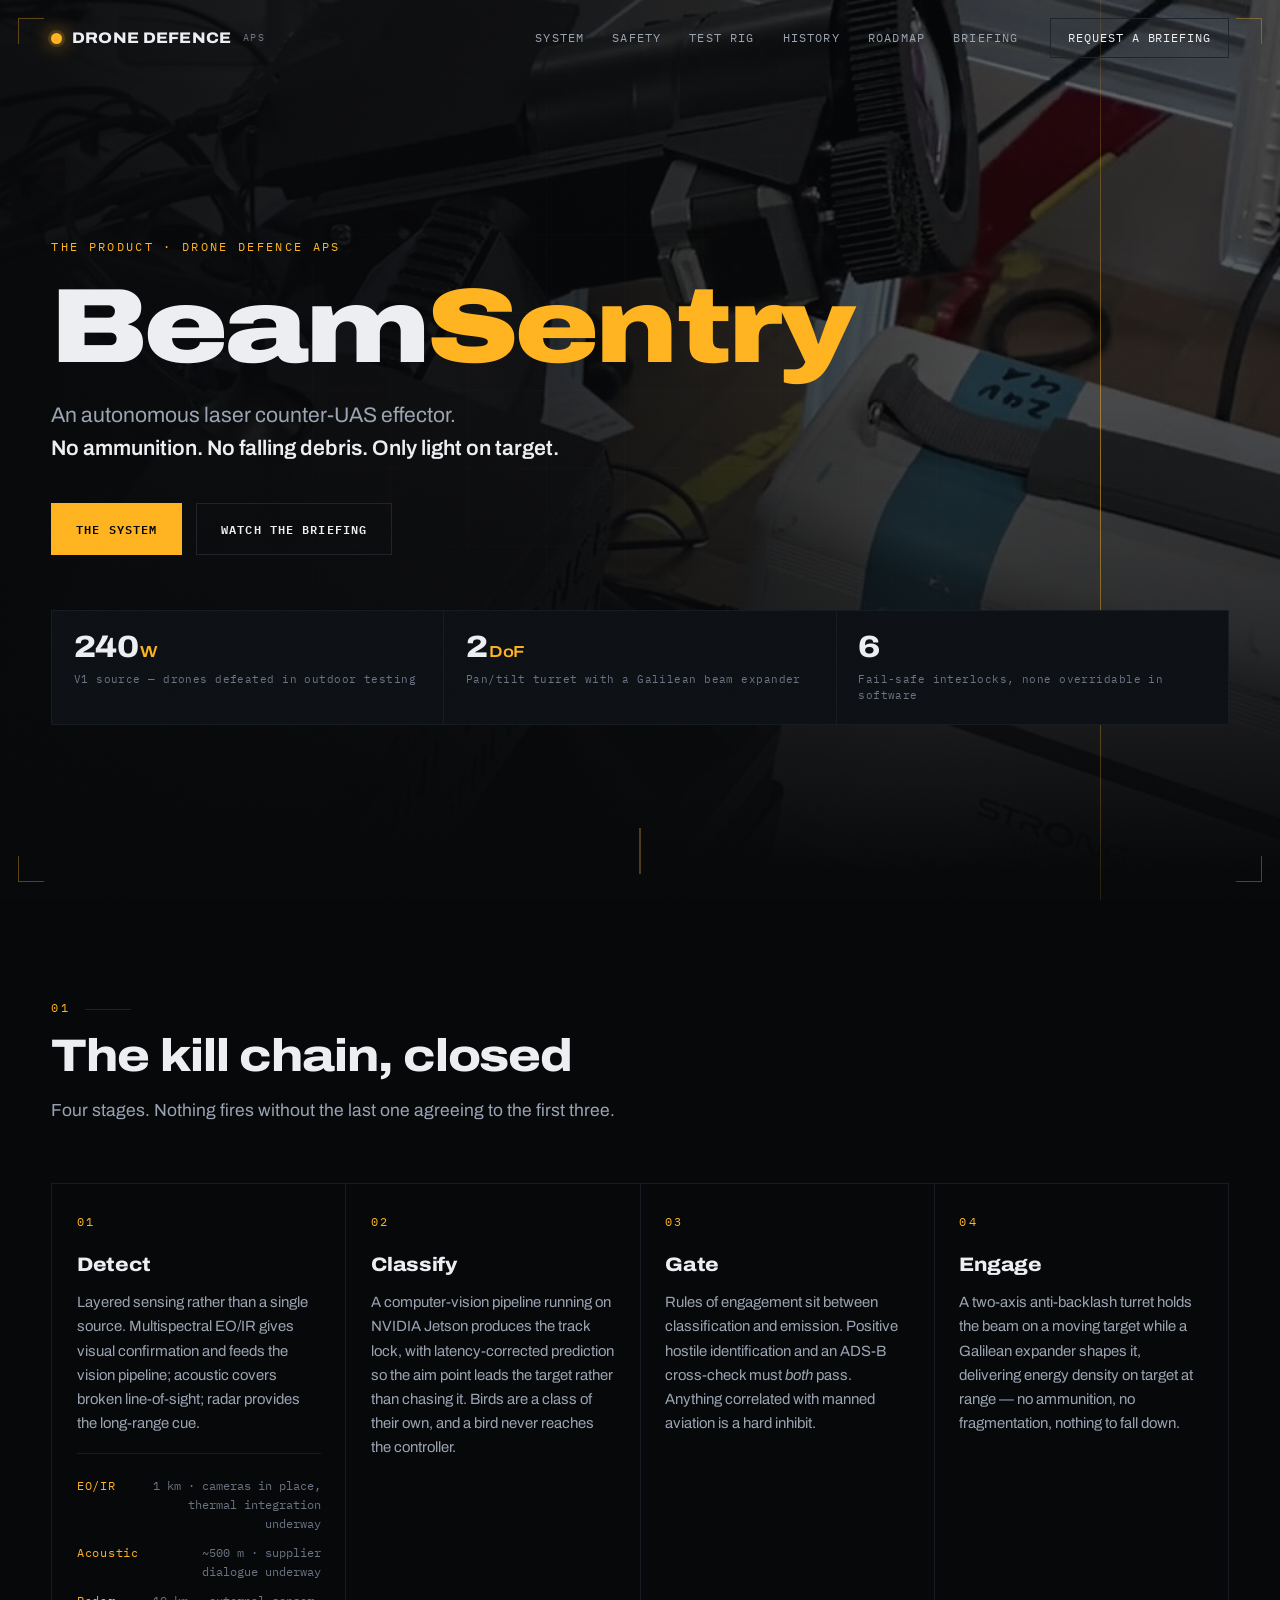
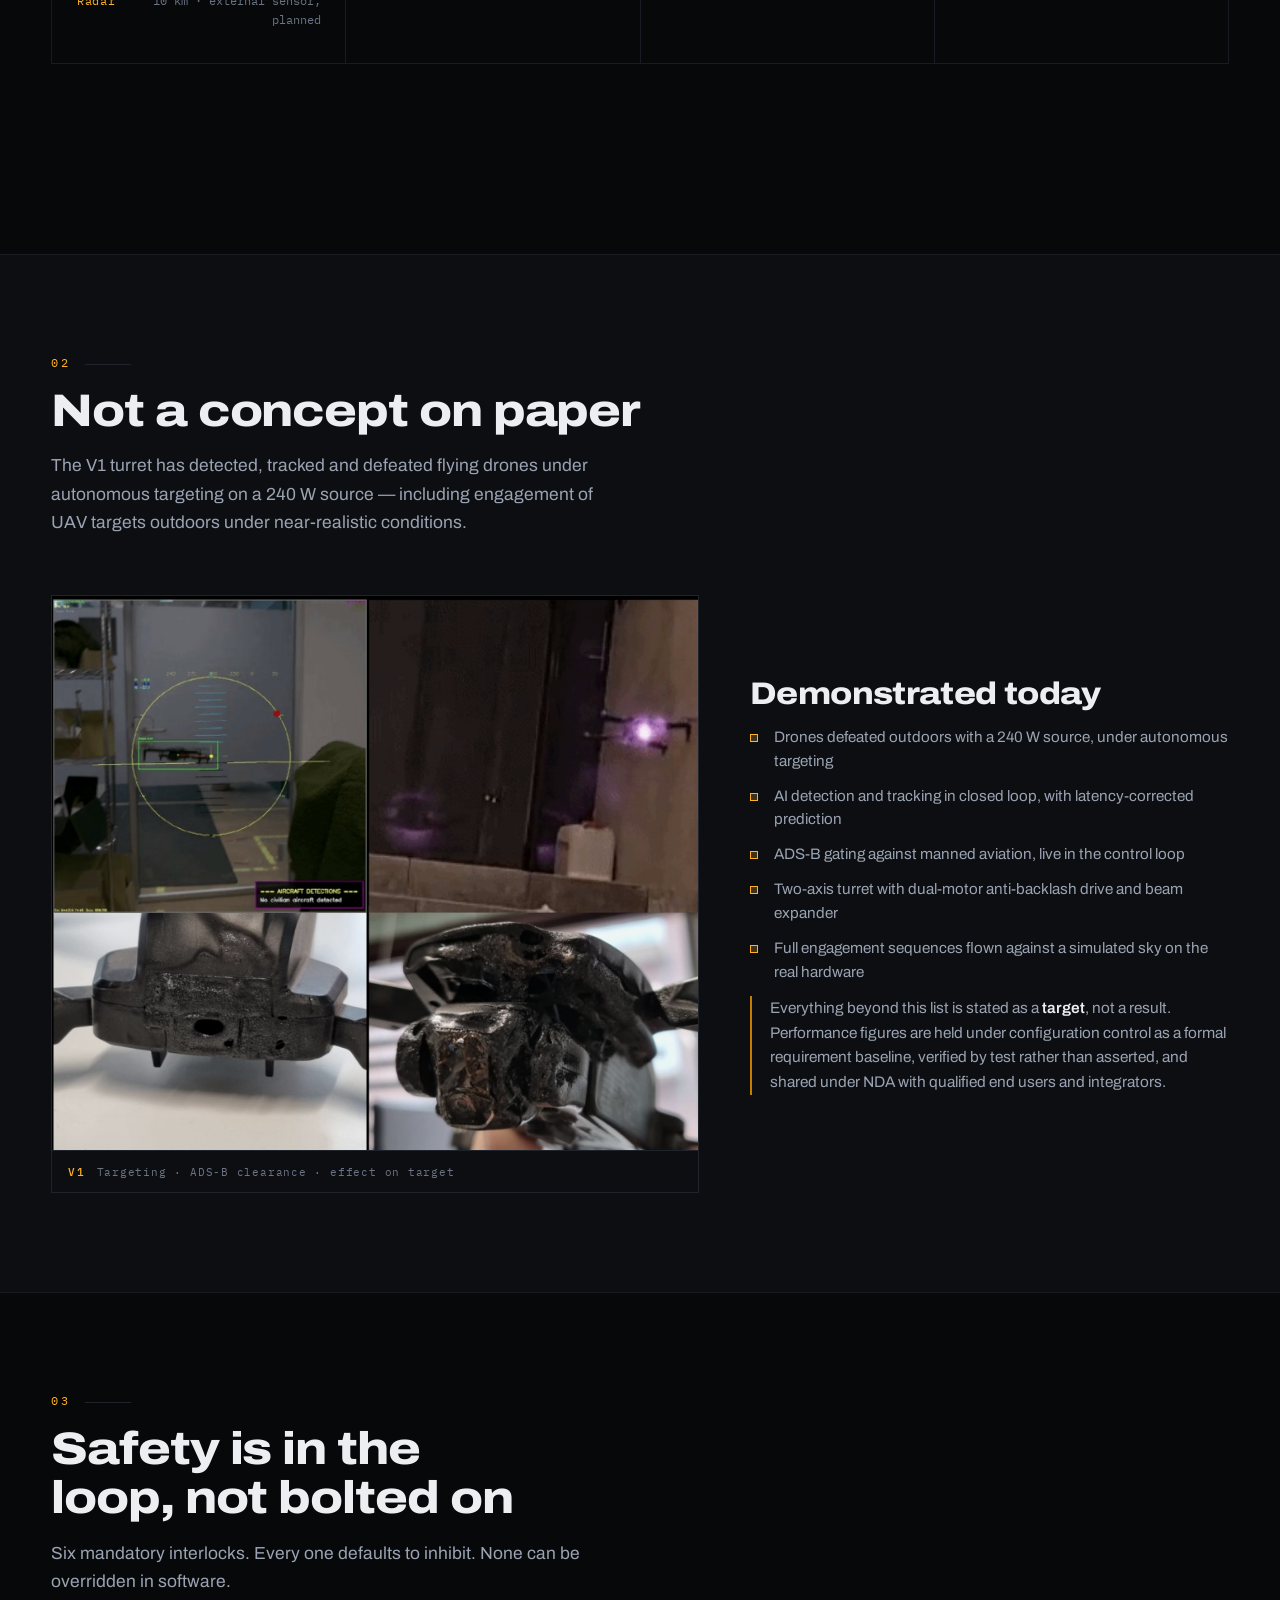
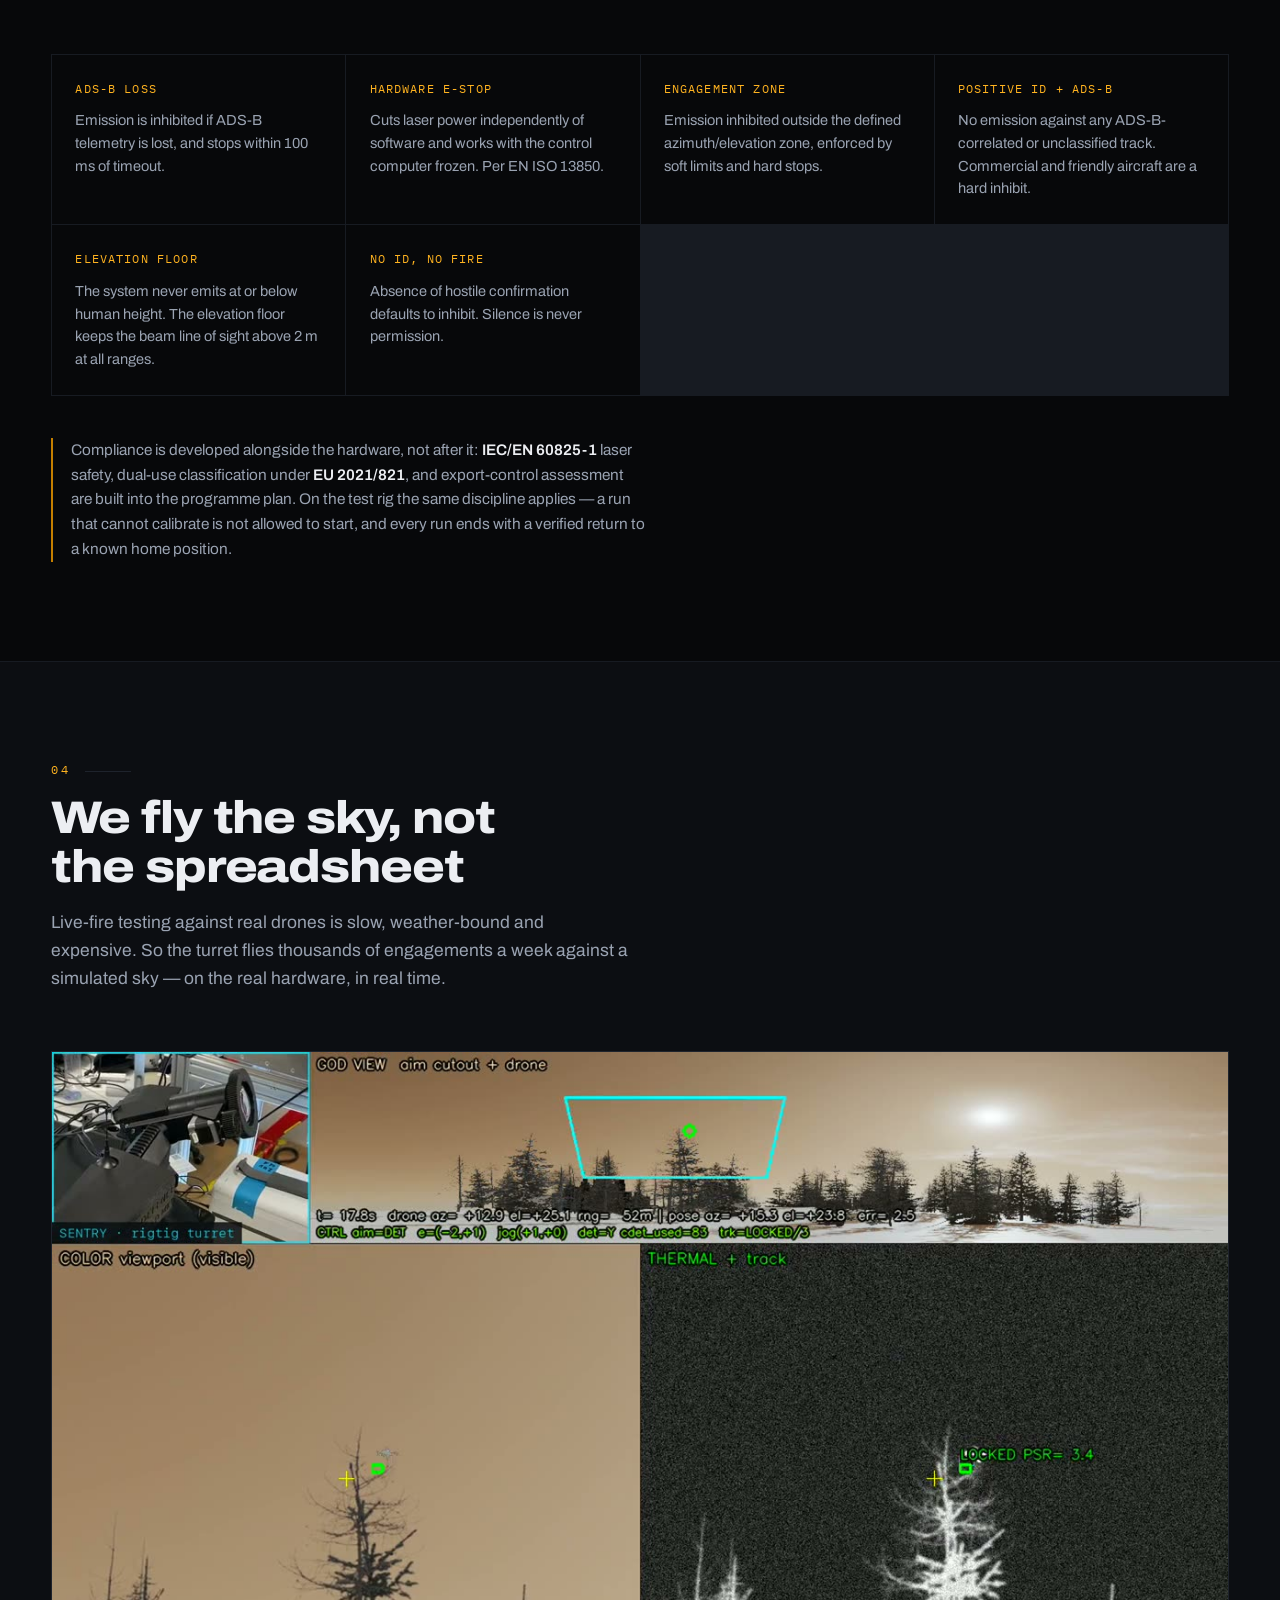
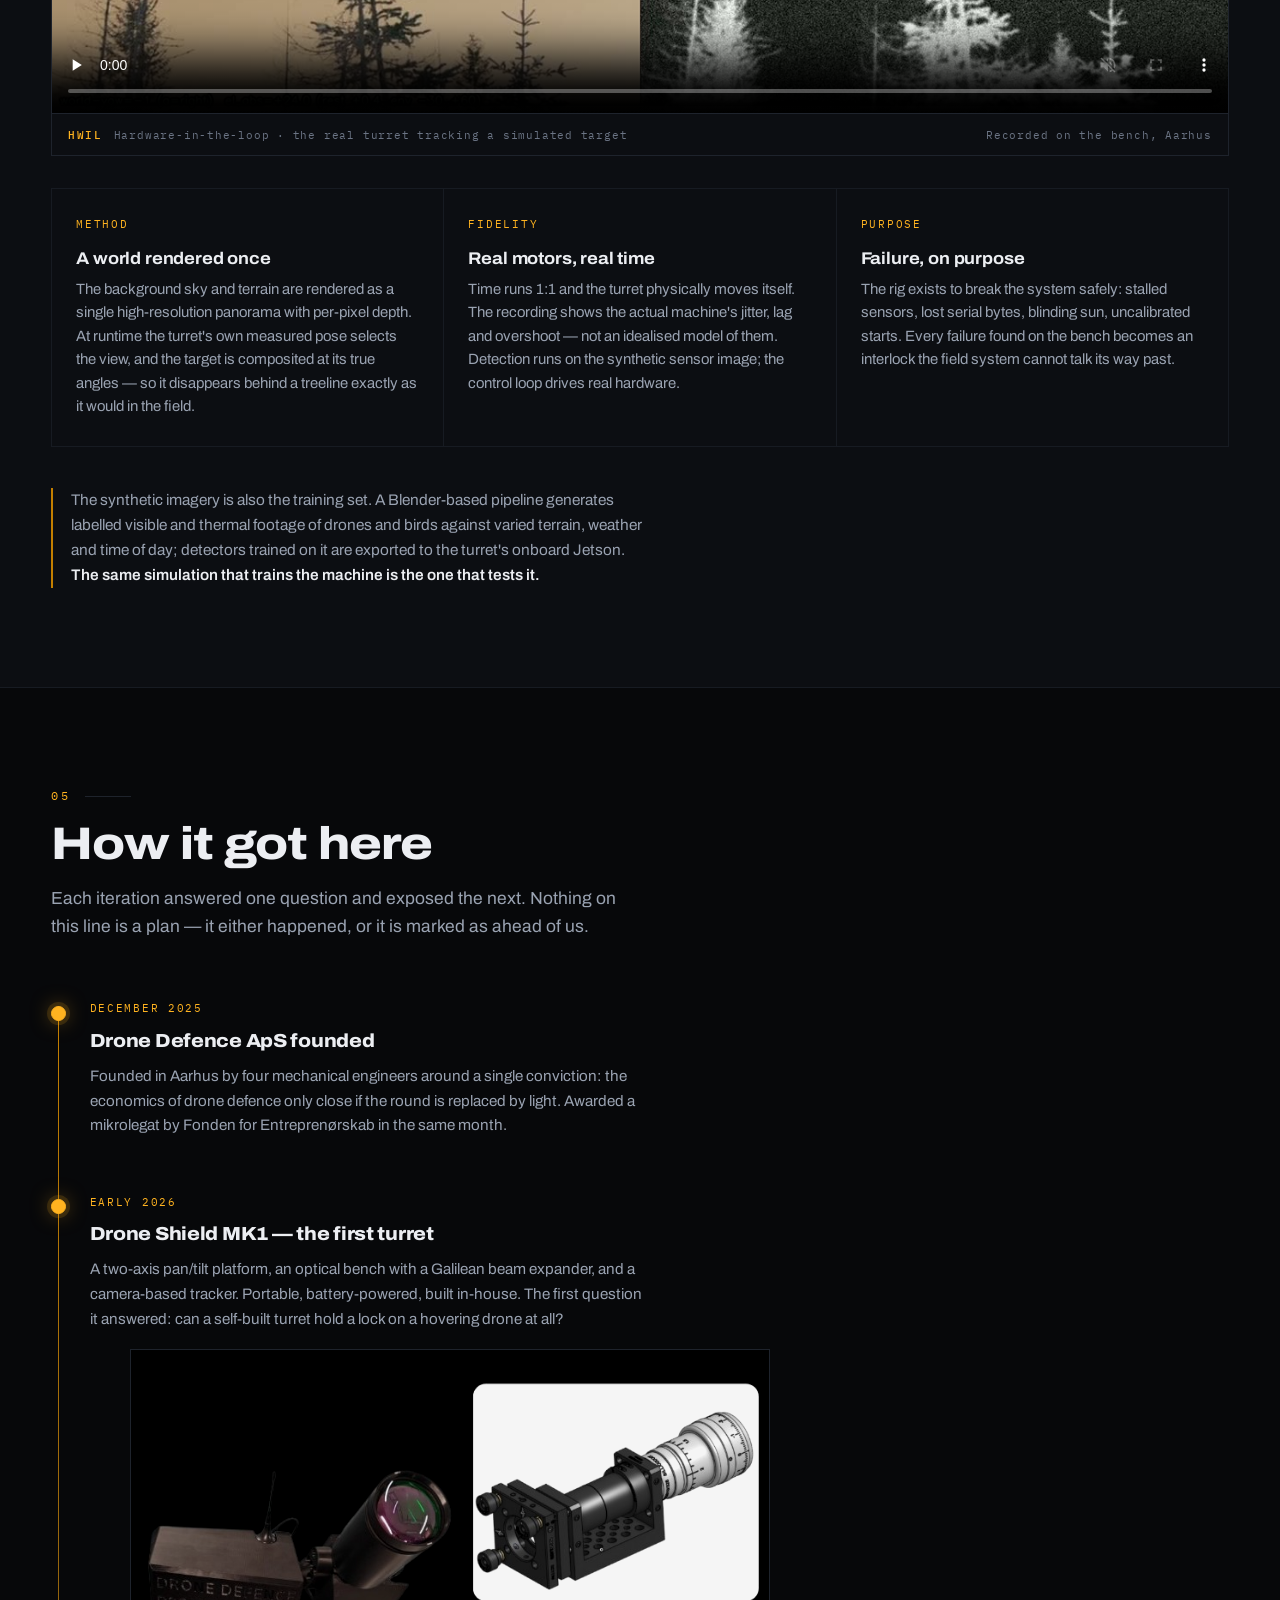
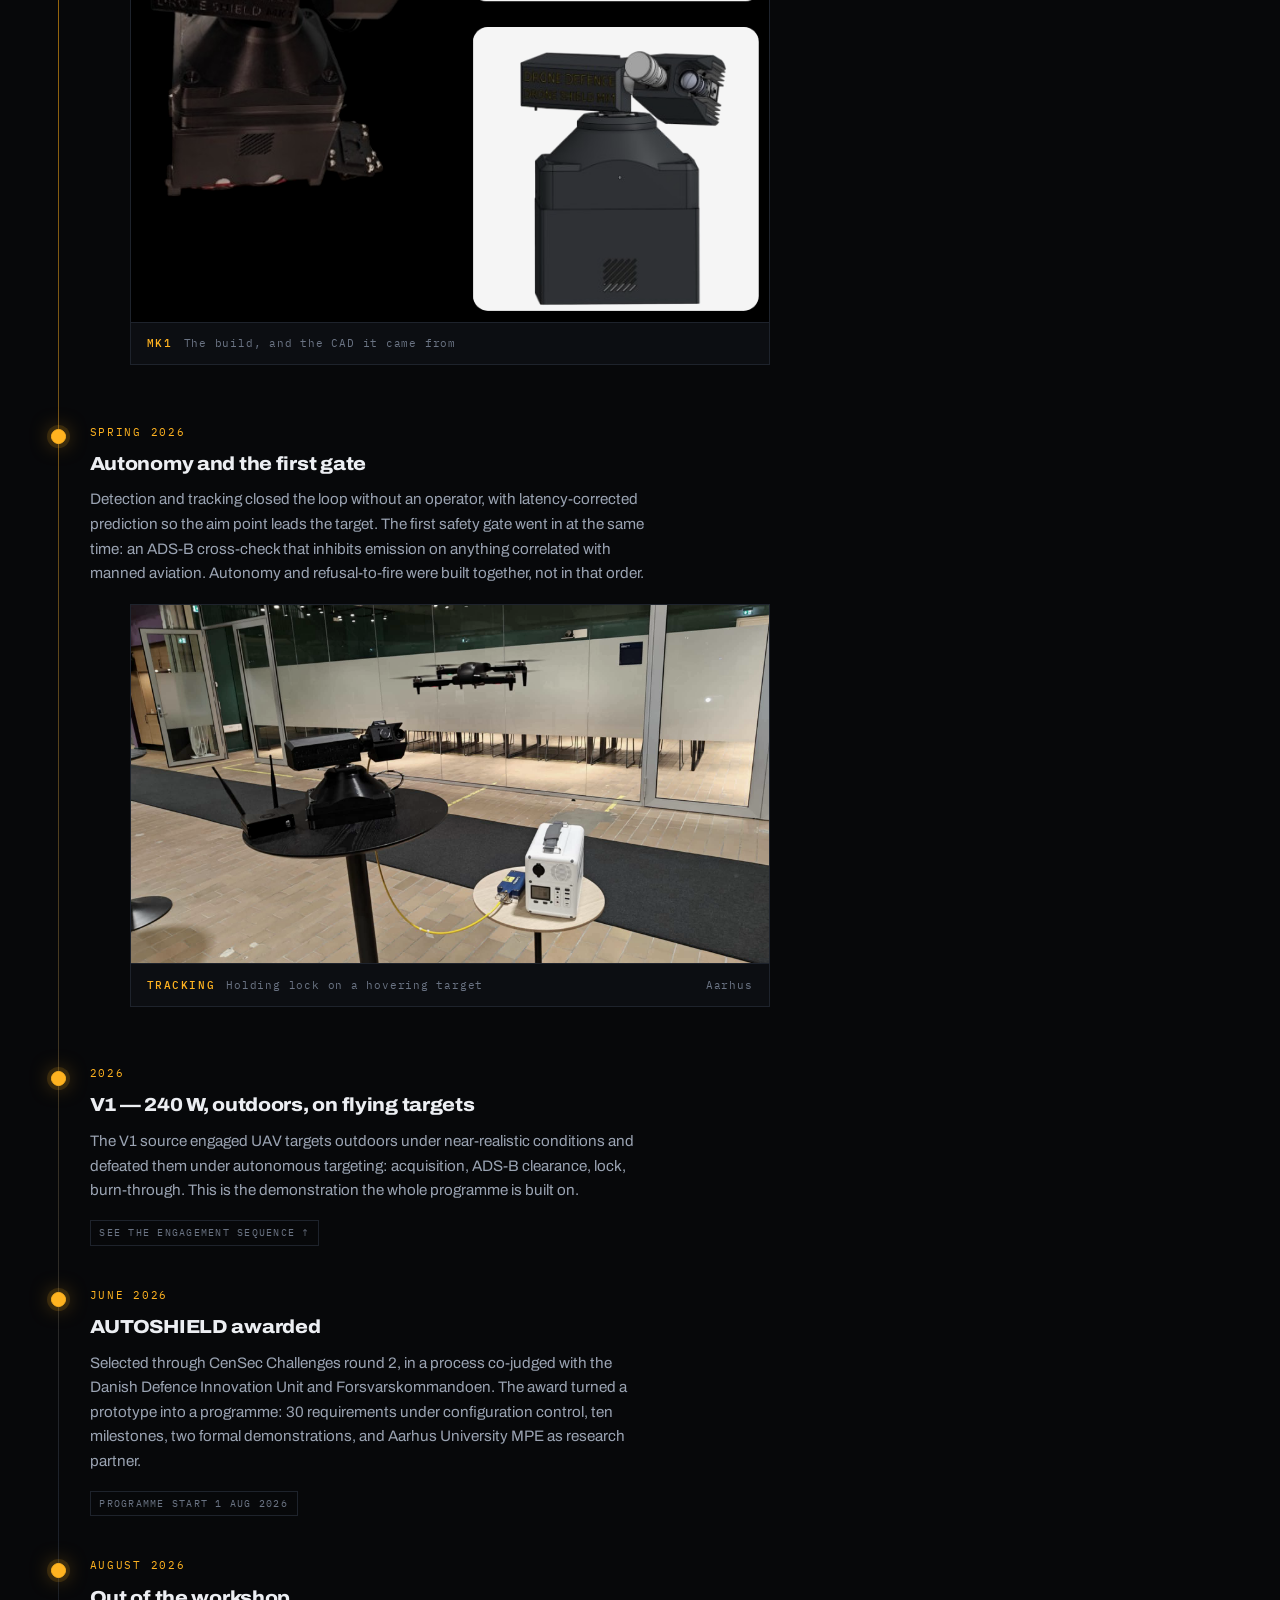
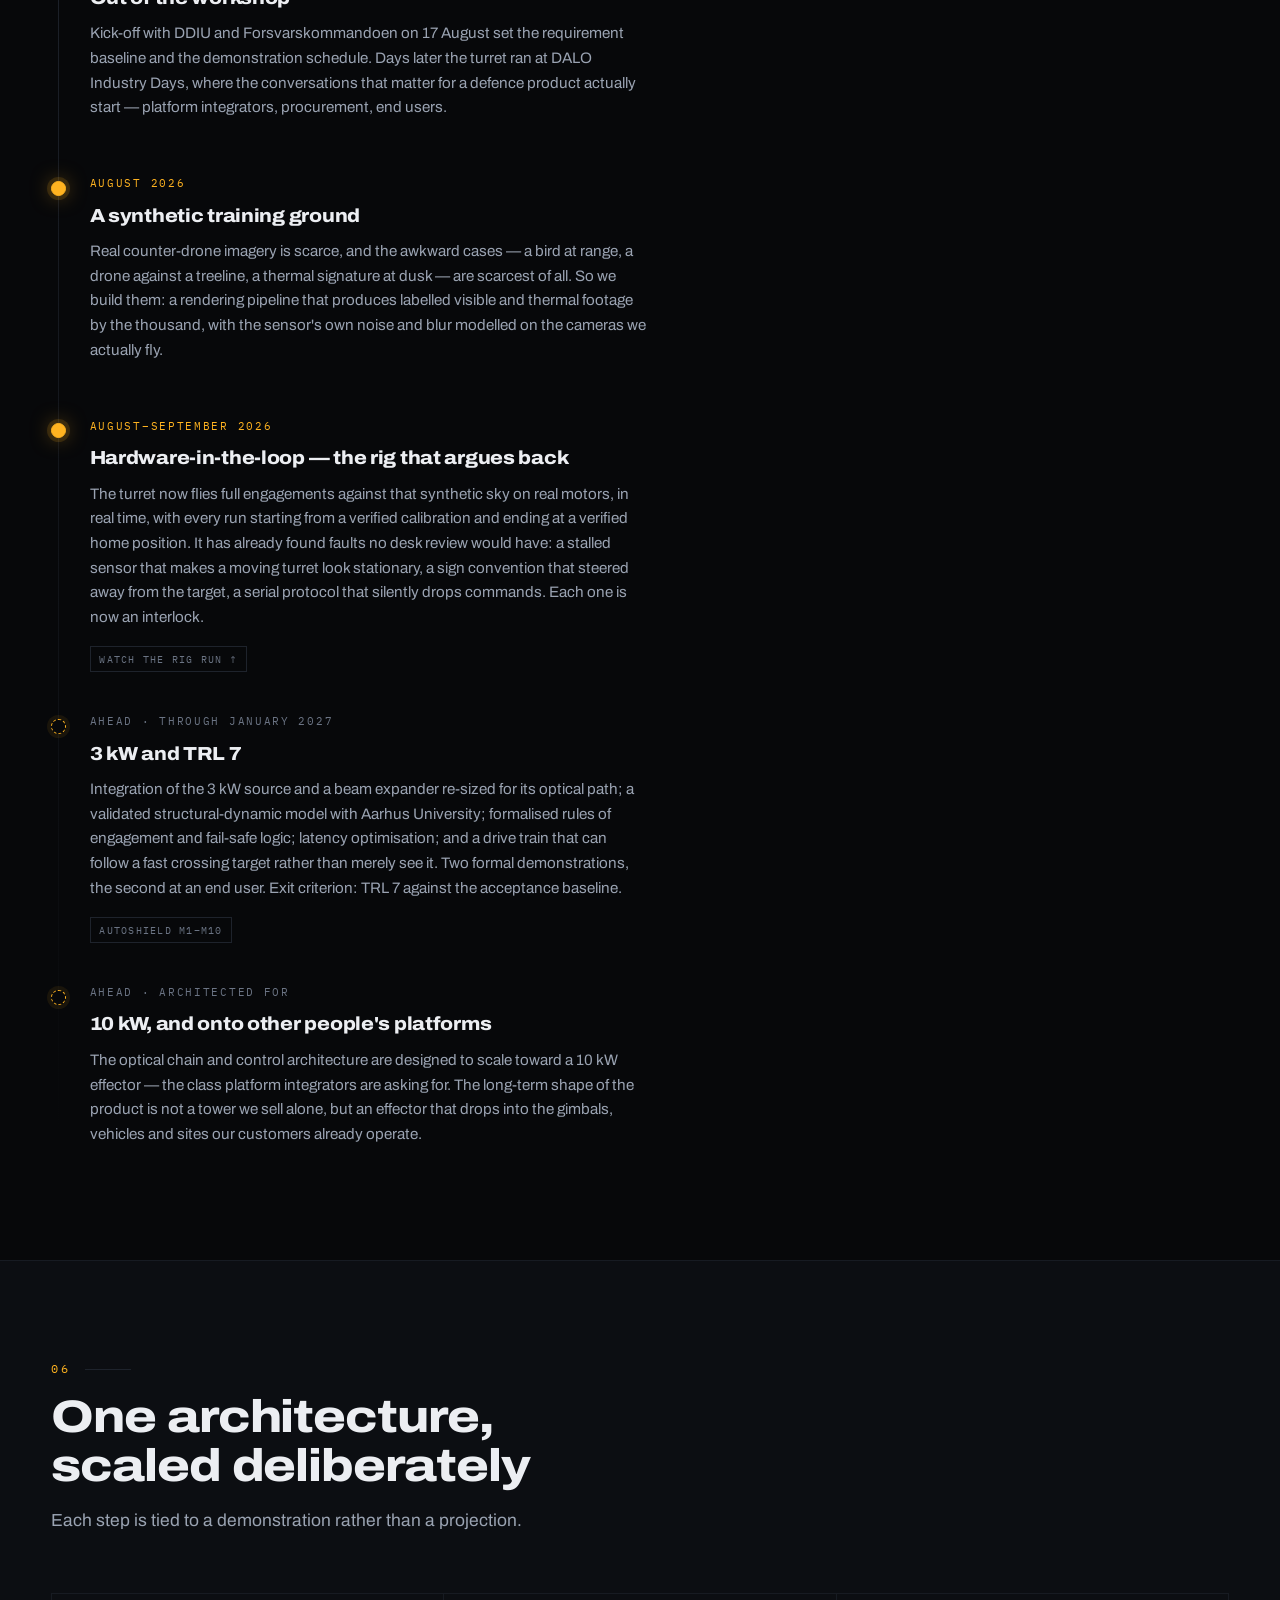
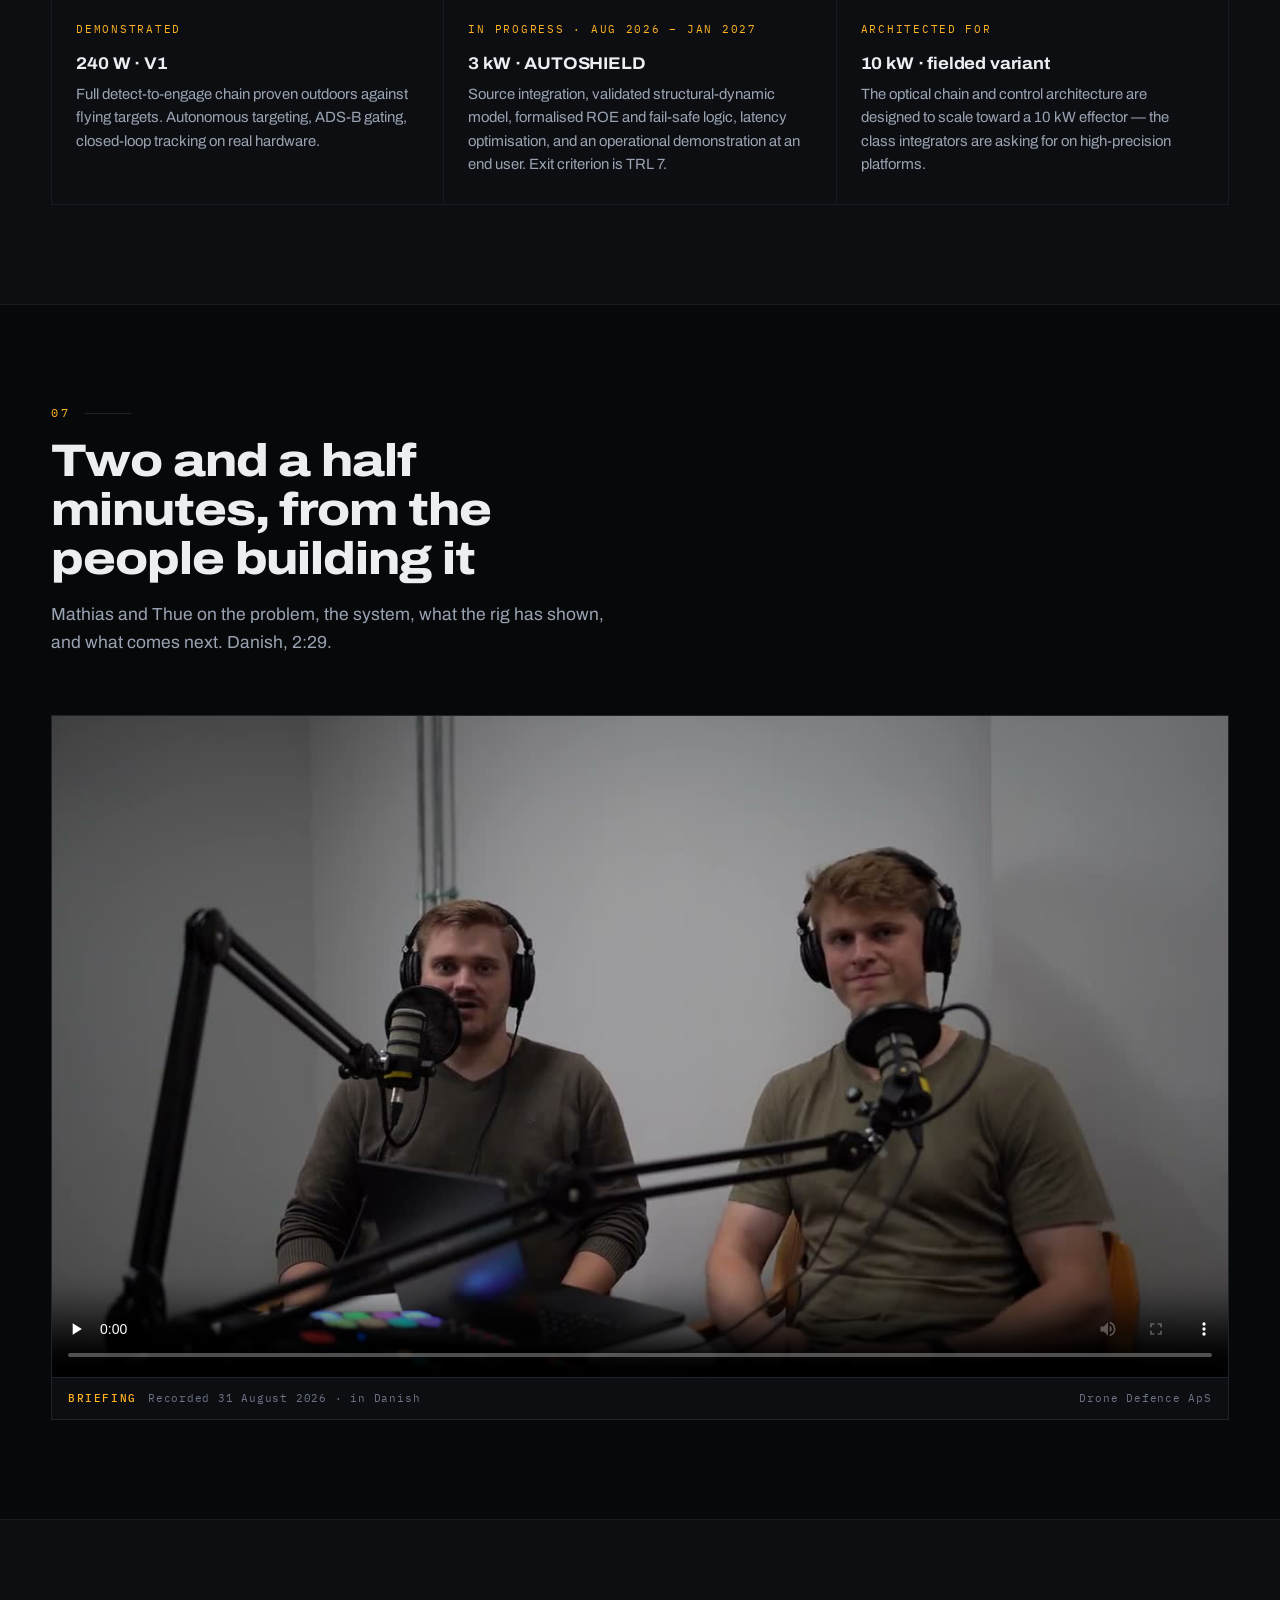
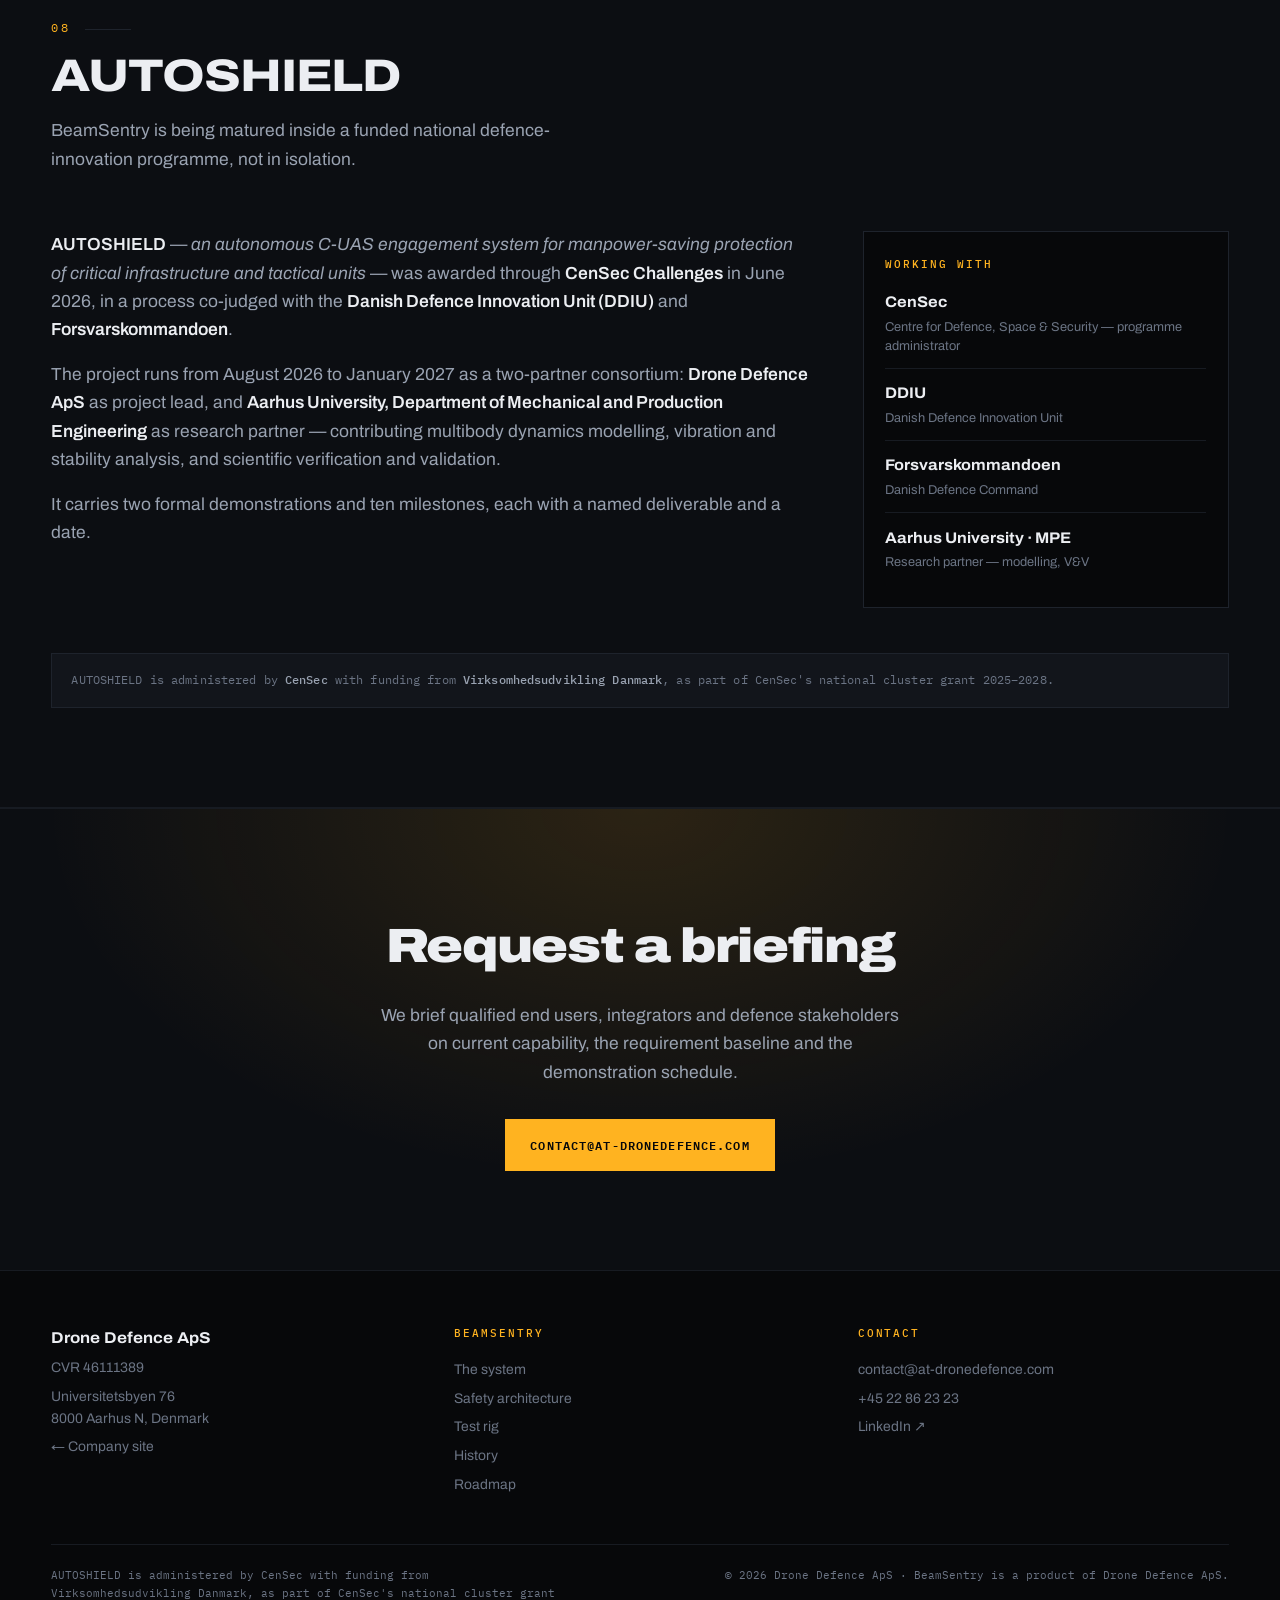
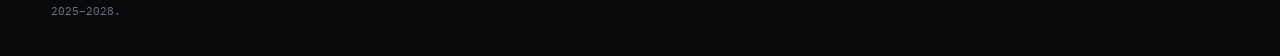
==== beamsentry/index.html @ fbeec018 "Rebuild the site around Drone Defence ApS and BeamSentry The July site was BlackGuard-branded, had n" ====
<!DOCTYPE html>
<html lang="en">
<head>
<meta charset="utf-8">
<meta name="viewport" content="width=device-width, initial-scale=1">
<title>BeamSentry — autonomous laser counter-UAS | Drone Defence ApS</title>
<meta name="description" content="BeamSentry is an autonomous laser counter-UAS effector by Drone Defence ApS: detect, classify, gate, engage. No ammunition, no falling debris, only light on target. Built and tested in Denmark, matured in the AUTOSHIELD programme.">
<meta name="keywords" content="BeamSentry, laser counter-UAS, C-UAS, directed energy, drone defence, AUTOSHIELD, hardware-in-the-loop, ADS-B, Denmark">
<meta name="robots" content="index, follow">

<meta property="og:type" content="website">
<meta property="og:url" content="https://at-dronedefence.com/beamsentry/">
<meta property="og:title" content="BeamSentry — autonomous laser counter-UAS">
<meta property="og:description" content="No ammunition. No falling debris. Only light on target.">
<meta property="og:image" content="https://at-dronedefence.com/assets/media/og-card.jpg">
<meta name="twitter:card" content="summary_large_image">
<link rel="canonical" href="https://at-dronedefence.com/beamsentry/">

<link rel="icon" type="image/png" href="../assets/img/brand/BG_Logo.png">
<link rel="apple-touch-icon" href="../assets/img/brand/BG_Logo.png">

<link rel="preconnect" href="https://fonts.googleapis.com">
<link rel="preconnect" href="https://fonts.gstatic.com" crossorigin>
<link href="https://fonts.googleapis.com/css2?family=Archivo:wdth,wght@75..125,400..900&family=IBM+Plex+Mono:wght@400;500;600&display=swap" rel="stylesheet">
<link rel="stylesheet" href="../css/style.css">
</head>
<body>

<div class="grain" aria-hidden="true"></div>
<div class="reticle" aria-hidden="true"><span></span><span></span><span></span><span></span></div>

<header class="nav" id="nav">
  <a class="nav__mark" href="../">
    <span class="nav__glyph" aria-hidden="true"></span>
    Drone&nbsp;Defence <small>ApS</small>
  </a>
  <nav class="nav__links" id="navLinks">
    <a href="#system">System</a>
    <a href="#safety">Safety</a>
    <a href="#hwil">Test rig</a>
    <a href="#history">History</a>
    <a href="#roadmap">Roadmap</a>
    <a href="#briefing">Briefing</a>
    <a href="#contact" class="only-mobile">Request a briefing</a>
  </nav>
  <a class="nav__cta" href="#contact">Request a briefing</a>
  <button class="nav__burger" id="navBurger" aria-label="Menu" aria-expanded="false">
    <span></span><span></span><span></span>
  </button>
</header>

<!-- ───────────────────────── HERO ───────────────────────── -->
<section class="hero" id="top">
  <div class="hero__plate" aria-hidden="true">
    <video src="../assets/media/sentry-loop.mp4" poster="../assets/media/sentry-loop-poster.jpg"
           autoplay muted loop playsinline preload="metadata"></video>
  </div>
  <div class="hero__grid" aria-hidden="true"></div>
  <div class="hero__beam" aria-hidden="true"></div>

  <div class="hero__inner">
    <p class="eyebrow reveal">The product · Drone Defence ApS</p>
    <h1 class="hero__title hero__title--product reveal" style="--d:.08s">Beam<span>Sentry</span></h1>
    <p class="hero__lede reveal" style="--d:.16s">
      An autonomous laser counter-UAS effector.<br>
      <strong>No ammunition. No falling debris. Only light on target.</strong>
    </p>

    <div class="hero__actions reveal" style="--d:.24s">
      <a class="btn" href="#system">The system</a>
      <a class="btn btn--ghost" href="#briefing">Watch the briefing</a>
    </div>

    <div class="stats reveal" style="--d:.32s">
      <div class="stat">
        <span class="stat__num">240<span class="stat__unit">W</span></span>
        <span class="stat__label">V1 source — drones defeated in outdoor testing</span>
      </div>
      <div class="stat">
        <span class="stat__num">2<span class="stat__unit">DoF</span></span>
        <span class="stat__label">Pan/tilt turret with a Galilean beam expander</span>
      </div>
      <div class="stat">
        <span class="stat__num">6</span>
        <span class="stat__label">Fail-safe interlocks, none overridable in software</span>
      </div>
    </div>
  </div>

  <span class="scroll-cue" aria-hidden="true"><span></span></span>
</section>

<!-- ───────────────────────── SYSTEM ───────────────────────── -->
<section class="band" id="system">
  <div class="wrap">
    <header class="sec-head reveal">
      <span class="sec-num">01</span>
      <h2>The kill chain, closed</h2>
      <p>Four stages. Nothing fires without the last one agreeing to the first three.</p>
    </header>

    <ol class="chain">
      <li class="chain__step reveal">
        <span class="chain__idx">01</span>
        <h3>Detect</h3>
        <p>Layered sensing rather than a single source. Multispectral EO/IR gives visual
        confirmation and feeds the vision pipeline; acoustic covers broken line-of-sight;
        radar provides the long-range cue.</p>
        <dl class="kv">
          <div><dt>EO/IR</dt><dd>1 km · cameras in place, thermal integration underway</dd></div>
          <div><dt>Acoustic</dt><dd>~500 m · supplier dialogue underway</dd></div>
          <div><dt>Radar</dt><dd>10 km · external sensor, planned</dd></div>
        </dl>
      </li>
      <li class="chain__step reveal" style="--d:.08s">
        <span class="chain__idx">02</span>
        <h3>Classify</h3>
        <p>A computer-vision pipeline running on NVIDIA Jetson produces the track lock, with
        latency-corrected prediction so the aim point leads the target rather than chasing it.
        Birds are a class of their own, and a bird never reaches the controller.</p>
      </li>
      <li class="chain__step reveal" style="--d:.16s">
        <span class="chain__idx">03</span>
        <h3>Gate</h3>
        <p>Rules of engagement sit between classification and emission. Positive hostile
        identification and an ADS-B cross-check must <em>both</em> pass. Anything correlated
        with manned aviation is a hard inhibit.</p>
      </li>
      <li class="chain__step reveal" style="--d:.24s">
        <span class="chain__idx">04</span>
        <h3>Engage</h3>
        <p>A two-axis anti-backlash turret holds the beam on a moving target while a Galilean
        expander shapes it, delivering energy density on target at range — no ammunition, no
        fragmentation, nothing to fall down.</p>
      </li>
    </ol>

    <p class="note reveal">
      The effector is deliberately <strong>decoupled from the detection layer</strong>. It
      integrates with the radar and RF sensors a site already runs, instead of forcing a full
      system replacement.
    </p>
  </div>
</section>

<!-- ───────────────────────── EVIDENCE ───────────────────────── -->
<section class="band band--dark" id="evidence">
  <div class="wrap">
    <header class="sec-head reveal">
      <span class="sec-num">02</span>
      <h2>Not a concept on paper</h2>
      <p>The V1 turret has detected, tracked and defeated flying drones under autonomous
      targeting on a 240 W source — including engagement of UAV targets outdoors under
      near-realistic conditions.</p>
    </header>

    <div class="split">
      <figure class="plate reveal" style="margin:0">
        <img src="../assets/img/engagement-evidence.jpg" alt="Four frames from testing: the targeting overlay tracking a drone with the ADS-B panel reading no civilian aircraft detected; the laser engaging the airframe; and the resulting burn-through damage to the drone body." loading="lazy">
        <figcaption class="plate__bar"><b>V1</b> Targeting · ADS-B clearance · effect on target</figcaption>
      </figure>
      <div class="reveal" style="--d:.08s">
        <h3>Demonstrated today</h3>
        <ul class="ticks">
          <li>Drones defeated outdoors with a 240 W source, under autonomous targeting</li>
          <li>AI detection and tracking in closed loop, with latency-corrected prediction</li>
          <li>ADS-B gating against manned aviation, live in the control loop</li>
          <li>Two-axis turret with dual-motor anti-backlash drive and beam expander</li>
          <li>Full engagement sequences flown against a simulated sky on the real hardware</li>
        </ul>
        <p class="note note--tight">
          Everything beyond this list is stated as a <strong>target</strong>, not a result.
          Performance figures are held under configuration control as a formal requirement
          baseline, verified by test rather than asserted, and shared under NDA with qualified
          end users and integrators.
        </p>
      </div>
    </div>
  </div>
</section>

<!-- ───────────────────────── SAFETY ───────────────────────── -->
<section class="band" id="safety">
  <div class="wrap">
    <header class="sec-head reveal">
      <span class="sec-num">03</span>
      <h2>Safety is in the loop, not bolted on</h2>
      <p>Six mandatory interlocks. Every one defaults to inhibit. None can be overridden in
      software.</p>
    </header>

    <div class="safety">
      <article class="safe reveal"><span class="safe__id">ADS-B loss</span><p>Emission is inhibited if ADS-B telemetry is lost, and stops within 100 ms of timeout.</p></article>
      <article class="safe reveal" style="--d:.05s"><span class="safe__id">Hardware E-stop</span><p>Cuts laser power independently of software and works with the control computer frozen. Per EN ISO 13850.</p></article>
      <article class="safe reveal" style="--d:.10s"><span class="safe__id">Engagement zone</span><p>Emission inhibited outside the defined azimuth/elevation zone, enforced by soft limits and hard stops.</p></article>
      <article class="safe reveal" style="--d:.15s"><span class="safe__id">Positive ID + ADS-B</span><p>No emission against any ADS-B-correlated or unclassified track. Commercial and friendly aircraft are a hard inhibit.</p></article>
      <article class="safe reveal" style="--d:.20s"><span class="safe__id">Elevation floor</span><p>The system never emits at or below human height. The elevation floor keeps the beam line of sight above 2 m at all ranges.</p></article>
      <article class="safe reveal" style="--d:.25s"><span class="safe__id">No ID, no fire</span><p>Absence of hostile confirmation defaults to inhibit. Silence is never permission.</p></article>
    </div>

    <p class="note reveal">
      Compliance is developed alongside the hardware, not after it: <strong>IEC/EN 60825-1</strong>
      laser safety, dual-use classification under <strong>EU 2021/821</strong>, and export-control
      assessment are built into the programme plan. On the test rig the same discipline applies —
      a run that cannot calibrate is not allowed to start, and every run ends with a verified
      return to a known home position.
    </p>
  </div>
</section>

<!-- ───────────────────────── HWIL ───────────────────────── -->
<section class="band band--dark" id="hwil">
  <div class="wrap">
    <header class="sec-head reveal">
      <span class="sec-num">04</span>
      <h2>We fly the sky, not the spreadsheet</h2>
      <p>Live-fire testing against real drones is slow, weather-bound and expensive. So the
      turret flies thousands of engagements a week against a simulated sky — on the real
      hardware, in real time.</p>
    </header>

    <figure class="plate reveal" style="margin:0 0 2rem">
      <video src="../assets/media/hwil.mp4" poster="../assets/media/hwil-poster.jpg"
             controls muted loop playsinline preload="none"></video>
      <figcaption class="plate__bar">
        <b>HWIL</b> Hardware-in-the-loop · the real turret tracking a simulated target
        <span>Recorded on the bench, Aarhus</span>
      </figcaption>
    </figure>

    <div class="grid-3">
      <article class="cell reveal">
        <span class="cell__id">Method</span>
        <h3>A world rendered once</h3>
        <p>The background sky and terrain are rendered as a single high-resolution panorama with
        per-pixel depth. At runtime the turret's own measured pose selects the view, and the
        target is composited at its true angles — so it disappears behind a treeline exactly
        as it would in the field.</p>
      </article>
      <article class="cell reveal" style="--d:.06s">
        <span class="cell__id">Fidelity</span>
        <h3>Real motors, real time</h3>
        <p>Time runs 1:1 and the turret physically moves itself. The recording shows the actual
        machine's jitter, lag and overshoot — not an idealised model of them. Detection runs on
        the synthetic sensor image; the control loop drives real hardware.</p>
      </article>
      <article class="cell reveal" style="--d:.12s">
        <span class="cell__id">Purpose</span>
        <h3>Failure, on purpose</h3>
        <p>The rig exists to break the system safely: stalled sensors, lost serial bytes,
        blinding sun, uncalibrated starts. Every failure found on the bench becomes an interlock
        the field system cannot talk its way past.</p>
      </article>
    </div>

    <p class="note reveal">
      The synthetic imagery is also the training set. A Blender-based pipeline generates
      labelled visible and thermal footage of drones and birds against varied terrain, weather
      and time of day; detectors trained on it are exported to the turret's onboard Jetson.
      <strong>The same simulation that trains the machine is the one that tests it.</strong>
    </p>
  </div>
</section>

<!-- ───────────────────────── HISTORY ───────────────────────── -->
<section class="band" id="history">
  <div class="wrap">
    <header class="sec-head reveal">
      <span class="sec-num">05</span>
      <h2>How it got here</h2>
      <p>Each iteration answered one question and exposed the next. Nothing on this line is a
      plan — it either happened, or it is marked as ahead of us.</p>
    </header>

    <div class="track">
      <article class="leg">
        <span class="leg__when">December 2025</span>
        <h3>Drone Defence ApS founded</h3>
        <p>Founded in Aarhus by four mechanical engineers around a single conviction: the
        economics of drone defence only close if the round is replaced by light. Awarded a
        mikrolegat by Fonden for Entreprenørskab in the same month.</p>
      </article>

      <article class="leg">
        <span class="leg__when">Early 2026</span>
        <h3>Drone Shield MK1 — the first turret</h3>
        <p>A two-axis pan/tilt platform, an optical bench with a Galilean beam expander, and a
        camera-based tracker. Portable, battery-powered, built in-house. The first question it
        answered: can a self-built turret hold a lock on a hovering drone at all?</p>
        <figure class="plate">
          <img src="../assets/img/turret-mk1.jpg" alt="The Drone Shield MK1 turret: the built pan-tilt platform with beam expander, shown beside the optical assembly and the CAD model it was designed from." loading="lazy">
          <figcaption class="plate__bar"><b>MK1</b> The build, and the CAD it came from</figcaption>
        </figure>
      </article>

      <article class="leg">
        <span class="leg__when">Spring 2026</span>
        <h3>Autonomy and the first gate</h3>
        <p>Detection and tracking closed the loop without an operator, with latency-corrected
        prediction so the aim point leads the target. The first safety gate went in at the same
        time: an ADS-B cross-check that inhibits emission on anything correlated with manned
        aviation. Autonomy and refusal-to-fire were built together, not in that order.</p>
        <figure class="plate">
          <img src="../assets/img/tracking-test.jpg" alt="The turret indoors on a stand, holding track on a small quadcopter hovering across the hall, with a portable battery unit connected by a yellow fibre." loading="lazy">
          <figcaption class="plate__bar"><b>Tracking</b> Holding lock on a hovering target <span>Aarhus</span></figcaption>
        </figure>
      </article>

      <article class="leg">
        <span class="leg__when">2026</span>
        <h3>V1 — 240 W, outdoors, on flying targets</h3>
        <p>The V1 source engaged UAV targets outdoors under near-realistic conditions and
        defeated them under autonomous targeting: acquisition, ADS-B clearance, lock, burn-through.
        This is the demonstration the whole programme is built on.</p>
        <span class="leg__tag"><a href="#evidence" style="text-decoration:none">See the engagement sequence ↑</a></span>
      </article>

      <article class="leg">
        <span class="leg__when">June 2026</span>
        <h3>AUTOSHIELD awarded</h3>
        <p>Selected through CenSec Challenges round 2, in a process co-judged with the Danish
        Defence Innovation Unit and Forsvarskommandoen. The award turned a prototype into a
        programme: 30 requirements under configuration control, ten milestones, two formal
        demonstrations, and Aarhus University MPE as research partner.</p>
        <span class="leg__tag">Programme start 1 Aug 2026</span>
      </article>

      <article class="leg">
        <span class="leg__when">August 2026</span>
        <h3>Out of the workshop</h3>
        <p>Kick-off with DDIU and Forsvarskommandoen on 17 August set the requirement baseline
        and the demonstration schedule. Days later the turret ran at DALO Industry Days, where
        the conversations that matter for a defence product actually start — platform
        integrators, procurement, end users.</p>
      </article>

      <article class="leg">
        <span class="leg__when">August 2026</span>
        <h3>A synthetic training ground</h3>
        <p>Real counter-drone imagery is scarce, and the awkward cases — a bird at range, a drone
        against a treeline, a thermal signature at dusk — are scarcest of all. So we build them:
        a rendering pipeline that produces labelled visible and thermal footage by the thousand,
        with the sensor's own noise and blur modelled on the cameras we actually fly.</p>
      </article>

      <article class="leg">
        <span class="leg__when">August–September 2026</span>
        <h3>Hardware-in-the-loop — the rig that argues back</h3>
        <p>The turret now flies full engagements against that synthetic sky on real motors, in
        real time, with every run starting from a verified calibration and ending at a verified
        home position. It has already found faults no desk review would have: a stalled sensor
        that makes a moving turret look stationary, a sign convention that steered away from the
        target, a serial protocol that silently drops commands. Each one is now an interlock.</p>
        <span class="leg__tag"><a href="#hwil" style="text-decoration:none">Watch the rig run ↑</a></span>
      </article>

      <article class="leg leg--ahead">
        <span class="leg__when">Ahead · through January 2027</span>
        <h3>3 kW and TRL 7</h3>
        <p>Integration of the 3 kW source and a beam expander re-sized for its optical path; a
        validated structural-dynamic model with Aarhus University; formalised rules of engagement
        and fail-safe logic; latency optimisation; and a drive train that can follow a fast
        crossing target rather than merely see it. Two formal demonstrations, the second at an
        end user. Exit criterion: TRL 7 against the acceptance baseline.</p>
        <span class="leg__tag">AUTOSHIELD M1–M10</span>
      </article>

      <article class="leg leg--ahead">
        <span class="leg__when">Ahead · architected for</span>
        <h3>10 kW, and onto other people's platforms</h3>
        <p>The optical chain and control architecture are designed to scale toward a 10 kW
        effector — the class platform integrators are asking for. The long-term shape of the
        product is not a tower we sell alone, but an effector that drops into the gimbals,
        vehicles and sites our customers already operate.</p>
      </article>
    </div>
  </div>
</section>

<!-- ───────────────────────── ROADMAP ───────────────────────── -->
<section class="band band--dark" id="roadmap">
  <div class="wrap">
    <header class="sec-head reveal">
      <span class="sec-num">06</span>
      <h2>One architecture, scaled deliberately</h2>
      <p>Each step is tied to a demonstration rather than a projection.</p>
    </header>

    <div class="grid-3">
      <article class="cell reveal">
        <span class="cell__id">Demonstrated</span>
        <h3>240 W · V1</h3>
        <p>Full detect-to-engage chain proven outdoors against flying targets. Autonomous
        targeting, ADS-B gating, closed-loop tracking on real hardware.</p>
      </article>
      <article class="cell reveal" style="--d:.06s">
        <span class="cell__id">In progress · Aug 2026 – Jan 2027</span>
        <h3>3 kW · AUTOSHIELD</h3>
        <p>Source integration, validated structural-dynamic model, formalised ROE and fail-safe
        logic, latency optimisation, and an operational demonstration at an end user.
        Exit criterion is TRL 7.</p>
      </article>
      <article class="cell reveal" style="--d:.12s">
        <span class="cell__id">Architected for</span>
        <h3>10 kW · fielded variant</h3>
        <p>The optical chain and control architecture are designed to scale toward a 10 kW
        effector — the class integrators are asking for on high-precision platforms.</p>
      </article>
    </div>
  </div>
</section>

<!-- ───────────────────────── BRIEFING VIDEO ───────────────────────── -->
<section class="band" id="briefing">
  <div class="wrap">
    <header class="sec-head reveal">
      <span class="sec-num">07</span>
      <h2>Two and a half minutes, from the people building it</h2>
      <p>Mathias and Thue on the problem, the system, what the rig has shown, and what comes
      next. Danish, 2:29.</p>
    </header>

    <figure class="plate reveal" style="margin:0">
      <video src="../assets/media/briefing.mp4" poster="../assets/media/briefing-poster.jpg"
             controls playsinline preload="none"></video>
      <figcaption class="plate__bar">
        <b>Briefing</b> Recorded 31 August 2026 · in Danish
        <span>Drone Defence ApS</span>
      </figcaption>
    </figure>
  </div>
</section>

<!-- ───────────────────────── PROGRAMME ───────────────────────── -->
<section class="band band--dark" id="programme">
  <div class="wrap">
    <header class="sec-head reveal">
      <span class="sec-num">08</span>
      <h2>AUTOSHIELD</h2>
      <p>BeamSentry is being matured inside a funded national defence-innovation programme,
      not in isolation.</p>
    </header>

    <div class="programme">
      <div class="programme__body reveal">
        <p>
          <strong>AUTOSHIELD</strong> — <em>an autonomous C-UAS engagement system for
          manpower-saving protection of critical infrastructure and tactical units</em> — was
          awarded through <strong>CenSec Challenges</strong> in June 2026, in a process
          co-judged with the <strong>Danish Defence Innovation Unit (DDIU)</strong> and
          <strong>Forsvarskommandoen</strong>.
        </p>
        <p>
          The project runs from August 2026 to January 2027 as a two-partner consortium:
          <strong>Drone Defence ApS</strong> as project lead, and
          <strong>Aarhus University, Department of Mechanical and Production Engineering</strong>
          as research partner — contributing multibody dynamics modelling, vibration and
          stability analysis, and scientific verification and validation.
        </p>
        <p>
          It carries two formal demonstrations and ten milestones, each with a named deliverable
          and a date.
        </p>
      </div>

      <aside class="partners reveal" style="--d:.1s">
        <h3>Working with</h3>
        <ul>
          <li><span>CenSec</span><em>Centre for Defence, Space &amp; Security — programme administrator</em></li>
          <li><span>DDIU</span><em>Danish Defence Innovation Unit</em></li>
          <li><span>Forsvarskommandoen</span><em>Danish Defence Command</em></li>
          <li><span>Aarhus University · MPE</span><em>Research partner — modelling, V&amp;V</em></li>
        </ul>
      </aside>
    </div>

    <p class="funding reveal">
      AUTOSHIELD is administered by <strong>CenSec</strong> with funding from
      <strong>Virksomhedsudvikling Danmark</strong>, as part of CenSec's national cluster
      grant 2025–2028.
    </p>
  </div>
</section>

<!-- ───────────────────────── CONTACT ───────────────────────── -->
<section class="band band--cta" id="contact">
  <div class="wrap wrap--narrow">
    <h2 class="reveal">Request a briefing</h2>
    <p class="reveal" style="--d:.06s">
      We brief qualified end users, integrators and defence stakeholders on current capability,
      the requirement baseline and the demonstration schedule.
    </p>
    <a class="btn reveal" style="--d:.12s" href="mailto:contact@at-dronedefence.com?subject=BeamSentry%20—%20briefing%20request">contact@at-dronedefence.com</a>
  </div>
</section>

<footer class="foot">
  <div class="wrap">
    <div class="foot__inner">
      <div>
        <p class="foot__co">Drone Defence ApS</p>
        <p>CVR 46111389</p>
        <p>Universitetsbyen 76<br>8000 Aarhus N, Denmark</p>
        <a href="../">← Company site</a>
      </div>
      <div>
        <h4>BeamSentry</h4>
        <a href="#system">The system</a>
        <a href="#safety">Safety architecture</a>
        <a href="#hwil">Test rig</a>
        <a href="#history">History</a>
        <a href="#roadmap">Roadmap</a>
      </div>
      <div>
        <h4>Contact</h4>
        <a href="mailto:contact@at-dronedefence.com">contact@at-dronedefence.com</a>
        <a href="tel:+4522862323">+45 22 86 23 23</a>
        <a href="https://www.linkedin.com/company/blackguard-defence/" target="_blank" rel="noopener">LinkedIn ↗</a>
      </div>
    </div>

    <div class="foot__legal">
      <p>
        AUTOSHIELD is administered by CenSec with funding from Virksomhedsudvikling Danmark,
        as part of CenSec's national cluster grant 2025–2028.
      </p>
      <p>
        © 2026 Drone Defence ApS · BeamSentry is a product of Drone Defence ApS.
      </p>
    </div>
  </div>
</footer>

<script>
  (function () {
    var els = document.querySelectorAll('.reveal, .leg');
    if (!('IntersectionObserver' in window) ||
        window.matchMedia('(prefers-reduced-motion: reduce)').matches) {
      els.forEach(function (el) { el.classList.add('is-in'); });
      return;
    }
    var io = new IntersectionObserver(function (entries) {
      entries.forEach(function (e) {
        if (e.isIntersecting) { e.target.classList.add('is-in'); io.unobserve(e.target); }
      });
    }, { rootMargin: '0px 0px -12% 0px', threshold: 0.08 });
    els.forEach(function (el) { io.observe(el); });
  })();

  (function () {
    var nav = document.getElementById('nav');
    var burger = document.getElementById('navBurger');
    var onScroll = function () { nav.classList.toggle('is-stuck', window.scrollY > 80); };
    onScroll();
    window.addEventListener('scroll', onScroll, { passive: true });

    burger.addEventListener('click', function () {
      var open = nav.classList.toggle('is-open');
      burger.setAttribute('aria-expanded', open ? 'true' : 'false');
    });
    document.getElementById('navLinks').addEventListener('click', function (e) {
      if (e.target.tagName === 'A') {
        nav.classList.remove('is-open');
        burger.setAttribute('aria-expanded', 'false');
      }
    });
  })();

  // Only one video decodes at a time: pause any playing <video> when another starts.
  (function () {
    var vids = document.querySelectorAll('video[controls]');
    vids.forEach(function (v) {
      v.addEventListener('play', function () {
        vids.forEach(function (o) { if (o !== v) { o.pause(); } });
      });
    });
  })();
</script>

</body>
</html>
---- css/style.css ----
/* ============================================================
   Drone Defence ApS — at-dronedefence.com
   Shared stylesheet for the company page and /beamsentry.

   Aesthetic: precision instrument. Near-black ground, one hot
   optical amber, sensor cyan used sparingly, engineered type,
   measured motion. Nothing decorative that isn't load-bearing.

   Extends the language established on the BeamSentry product
   site so company and product read as one system.
   ============================================================ */

:root {
  --ink:        #07080a;
  --ink-2:      #0c0e12;
  --ink-3:      #12151b;
  --line:       #1e232c;
  --line-soft:  #171b22;
  --paper:      #eceef2;
  --paper-dim:  #9aa3b2;
  --paper-mute: #6b7484;

  --beam:       #ffb320;
  --beam-hot:   #ffd166;
  --beam-deep:  #c47f00;
  --sensor:     #5fd4d6;

  --f-display: 'Archivo', 'Helvetica Neue', Arial, sans-serif;
  --f-mono:    'IBM Plex Mono', ui-monospace, 'SF Mono', Menlo, monospace;

  --gut: clamp(1.25rem, 4vw, 3.5rem);
  --max: 1180px;

  --ease: cubic-bezier(.22,.68,.35,1);
}

*, *::before, *::after { box-sizing: border-box; }

html { scroll-behavior: smooth; -webkit-text-size-adjust: 100%; }
@media (prefers-reduced-motion: reduce) { html { scroll-behavior: auto; } }

body {
  margin: 0;
  background: var(--ink);
  color: var(--paper);
  font-family: var(--f-display);
  font-size: clamp(1rem, .55vw + .88rem, 1.09rem);
  line-height: 1.62;
  font-weight: 400;
  -webkit-font-smoothing: antialiased;
  overflow-x: hidden;
}

img, video { max-width: 100%; height: auto; display: block; }
a { color: inherit; }
::selection { background: var(--beam); color: var(--ink); }

/* ── Atmosphere ─────────────────────────────────────────── */

/* Film grain — depth, not decoration */
.grain {
  position: fixed; inset: 0; z-index: 100; pointer-events: none;
  opacity: .035; mix-blend-mode: overlay;
  background-image: url("data:image/svg+xml,%3Csvg xmlns='http://www.w3.org/2000/svg' width='140' height='140'%3E%3Cfilter id='n'%3E%3CfeTurbulence type='fractalNoise' baseFrequency='.85' numOctaves='3'/%3E%3C/filter%3E%3Crect width='100%25' height='100%25' filter='url(%23n)'/%3E%3C/svg%3E");
}

/* Optical sight brackets on the viewport corners. The signature
   detail: you are looking through something, not at a document. */
.reticle {
  position: fixed; inset: 18px; z-index: 90; pointer-events: none;
}
.reticle span {
  position: absolute; width: 26px; height: 26px;
  border: 1px solid rgba(255,179,32,.34);
}
.reticle span:nth-child(1) { top: 0;    left: 0;    border-right: 0; border-bottom: 0; }
.reticle span:nth-child(2) { top: 0;    right: 0;   border-left: 0;  border-bottom: 0; }
.reticle span:nth-child(3) { bottom: 0; left: 0;    border-right: 0; border-top: 0; }
.reticle span:nth-child(4) { bottom: 0; right: 0;   border-left: 0;  border-top: 0; }
@media (max-width: 760px) { .reticle { display: none; } }

.wrap { width: min(var(--max), 100% - var(--gut) * 2); margin-inline: auto; }
.wrap--narrow { max-width: 660px; }

/* ── Reveal ─────────────────────────────────────────────── */
.reveal {
  opacity: 0; transform: translateY(22px);
  transition: opacity .75s var(--ease) var(--d, 0s),
              transform .75s var(--ease) var(--d, 0s);
}
.reveal.is-in { opacity: 1; transform: none; }

/* ── Nav ────────────────────────────────────────────────── */
.nav {
  position: fixed; inset: 0 0 auto 0; z-index: 60;
  display: flex; align-items: center; gap: 2rem;
  padding: 1.15rem var(--gut);
  transition: background .35s ease, border-color .35s ease, padding .35s ease;
  border-bottom: 1px solid transparent;
}
.nav.is-stuck {
  background: rgba(7,8,10,.86);
  backdrop-filter: blur(14px) saturate(140%);
  border-bottom-color: var(--line-soft);
  padding-block: .8rem;
}
.nav__mark {
  display: flex; align-items: center; gap: .62rem;
  font-weight: 800; letter-spacing: .01em; font-size: .96rem;
  font-stretch: 112%; text-transform: uppercase;
  text-decoration: none; margin-right: auto;
}
.nav__glyph {
  width: 11px; height: 11px; border-radius: 50%;
  background: var(--beam); flex: none;
  box-shadow: 0 0 0 3px rgba(255,179,32,.16), 0 0 18px 2px rgba(255,179,32,.55);
}
.nav__mark small {
  font-family: var(--f-mono); font-size: .62rem; letter-spacing: .16em;
  color: var(--paper-mute); font-weight: 400; margin-left: .1rem;
}
.nav__links { display: flex; gap: 1.75rem; }
.nav__links a {
  font-family: var(--f-mono); font-size: .73rem; letter-spacing: .1em;
  text-transform: uppercase; color: var(--paper-dim); text-decoration: none;
  transition: color .2s ease;
}
.nav__links a:hover, .nav__links a.is-here { color: var(--beam); }
/* The header CTA collapses on small screens — this stands in for it. */
.nav__links a.only-mobile { display: none; }
.nav__cta {
  font-family: var(--f-mono); font-size: .73rem; letter-spacing: .08em;
  text-transform: uppercase; text-decoration: none; white-space: nowrap;
  padding: .58rem 1.05rem; border: 1px solid var(--line);
  color: var(--paper);
  transition: border-color .25s ease, color .25s ease, background .25s ease;
}
.nav__cta:hover { border-color: var(--beam); color: var(--beam); }

.nav__burger {
  display: none; background: none; border: 1px solid var(--line);
  color: var(--paper); padding: .5rem .6rem; cursor: pointer;
}
.nav__burger span { display: block; width: 18px; height: 1px; background: currentColor; }
.nav__burger span + span { margin-top: 4px; }

@media (max-width: 900px) {
  .nav__links {
    position: fixed; inset: 0 0 auto 0; z-index: -1;
    flex-direction: column; gap: 0;
    background: rgba(7,8,10,.97); backdrop-filter: blur(16px);
    padding: 5.2rem var(--gut) 1.6rem;
    border-bottom: 1px solid var(--line-soft);
    transform: translateY(-101%); transition: transform .4s var(--ease);
  }
  .nav__links a { padding: .95rem 0; border-top: 1px solid var(--line-soft); font-size: .8rem; }
  .nav__links a.only-mobile { display: block; color: var(--beam); }
  .nav.is-open .nav__links { transform: none; }
  .nav__burger { display: block; order: 3; }
  .nav__cta { display: none; }
}

/* ── Hero ───────────────────────────────────────────────── */
.hero {
  position: relative; min-height: 100svh;
  padding: clamp(7.5rem, 15vh, 11rem) var(--gut) clamp(3rem, 8vh, 5rem);
  display: grid; align-content: center;
  overflow: hidden;
  background:
    radial-gradient(120% 90% at 78% 12%, rgba(255,179,32,.11), transparent 58%),
    radial-gradient(70% 60% at 8% 88%, rgba(95,212,214,.06), transparent 60%),
    var(--ink);
}

/* Full-bleed plate video behind the hero */
.hero__plate { position: absolute; inset: 0; overflow: hidden; }
.hero__plate video, .hero__plate img {
  width: 100%; height: 100%; object-fit: cover;
  filter: saturate(.6) contrast(1.08) brightness(.92);
}
.hero__plate::after {
  content: ''; position: absolute; inset: 0;
  background:
    linear-gradient(180deg, rgba(7,8,10,.52) 0%, rgba(7,8,10,.6) 45%, var(--ink) 97%),
    linear-gradient(100deg, rgba(7,8,10,.92) 4%, rgba(7,8,10,.62) 42%, rgba(7,8,10,.18) 72%);
}

.hero__grid {
  position: absolute; inset: 0; opacity: .5;
  background-image:
    linear-gradient(rgba(255,255,255,.028) 1px, transparent 1px),
    linear-gradient(90deg, rgba(255,255,255,.028) 1px, transparent 1px);
  background-size: 78px 78px;
  mask-image: radial-gradient(70% 60% at 50% 40%, #000 20%, transparent 78%);
}
.hero__beam {
  position: absolute; top: -12%; right: 14%; width: 1px; height: 128%;
  background: linear-gradient(180deg, transparent, rgba(255,179,32,.55), transparent);
  filter: blur(.6px);
  animation: sweep 11s var(--ease) infinite;
}
@keyframes sweep {
  0%, 100% { transform: translateX(0) scaleY(1); opacity: .35; }
  50%      { transform: translateX(-190px) scaleY(1.04); opacity: .85; }
}
@media (prefers-reduced-motion: reduce) { .hero__beam { animation: none; } }

.hero__inner { position: relative; width: min(var(--max), 100%); margin-inline: auto; }

.eyebrow {
  font-family: var(--f-mono); font-size: .73rem; letter-spacing: .2em;
  text-transform: uppercase; color: var(--beam); margin: 0 0 1.3rem;
}
.eyebrow--dim { color: var(--paper-mute); }

.hero__title {
  font-size: clamp(2.9rem, 8.4vw, 6.6rem);
  font-weight: 900; font-stretch: 122%;
  line-height: .92; letter-spacing: -.028em;
  margin: 0 0 1.5rem; max-width: 15ch;
  text-wrap: balance;
}
.hero__title em { font-style: normal; color: var(--beam); }
.hero__title--product { max-width: none; }
.hero__title--product span { color: var(--beam); }

.hero__lede {
  font-size: clamp(1.05rem, .5vw + .96rem, 1.32rem);
  color: var(--paper-dim); max-width: 54ch; margin: 0 0 2.4rem;
  line-height: 1.55;
}
.hero__lede strong { color: var(--paper); font-weight: 600; }

.hero__actions { display: flex; flex-wrap: wrap; gap: .85rem; margin-bottom: 3.4rem; }

.btn {
  display: inline-flex; align-items: center; gap: .6rem;
  font-family: var(--f-mono); font-size: .78rem; letter-spacing: .09em;
  text-transform: uppercase; text-decoration: none;
  padding: .95rem 1.5rem; border: 1px solid var(--beam);
  background: var(--beam); color: var(--ink); font-weight: 600;
  transition: background .25s ease, box-shadow .25s ease, transform .25s ease;
}
.btn:hover { background: var(--beam-hot); box-shadow: 0 0 34px rgba(255,179,32,.3); transform: translateY(-1px); }
.btn--ghost { background: none; color: var(--paper); border-color: var(--line); }
.btn--ghost:hover { background: none; border-color: var(--beam); color: var(--beam); box-shadow: none; }

/* Stats rail */
.stats {
  display: grid; grid-template-columns: repeat(auto-fit, minmax(190px, 1fr));
  gap: 1px; background: var(--line-soft);
  border: 1px solid var(--line-soft);
}
.stat { background: rgba(7,8,10,.55); padding: 1.25rem 1.35rem; }
.stat__num {
  display: block; font-size: clamp(1.6rem, 2.4vw, 2.15rem);
  font-weight: 800; font-stretch: 115%; letter-spacing: -.02em;
  line-height: 1.05; color: var(--paper);
}
.stat__unit { font-size: .52em; color: var(--beam); margin-left: .12em; font-weight: 600; }
.stat__label {
  display: block; margin-top: .5rem;
  font-family: var(--f-mono); font-size: .69rem; line-height: 1.5;
  letter-spacing: .04em; color: var(--paper-mute);
}

.scroll-cue {
  position: absolute; left: 50%; bottom: 1.6rem; transform: translateX(-50%);
  width: 1px; height: 46px; background: var(--line); overflow: hidden;
}
.scroll-cue span {
  position: absolute; inset: 0; background: var(--beam);
  animation: cue 2.4s var(--ease) infinite;
}
@keyframes cue { 0% { transform: translateY(-100%); } 60%, 100% { transform: translateY(100%); } }

/* ── Bands ──────────────────────────────────────────────── */
.band { padding: clamp(4.5rem, 11vh, 8rem) 0; position: relative; }
.band--dark { background: var(--ink-2); border-block: 1px solid var(--line-soft); }
.band--tight { padding-block: clamp(3rem, 7vh, 5rem); }
.band--cta {
  background:
    radial-gradient(75% 130% at 50% 0%, rgba(255,179,32,.13), transparent 62%),
    var(--ink-2);
  border-top: 1px solid var(--line-soft);
  text-align: center;
}

.sec-head { max-width: 62ch; margin-bottom: clamp(2.4rem, 5vw, 3.6rem); }
.sec-num {
  display: block; font-family: var(--f-mono); font-size: .72rem;
  letter-spacing: .22em; color: var(--beam); margin-bottom: .9rem;
}
.sec-num::after {
  content: ''; display: inline-block; vertical-align: middle;
  width: 46px; height: 1px; background: var(--line); margin-left: .9rem;
}
.sec-head h2 {
  font-size: clamp(1.85rem, 3.6vw, 2.85rem);
  font-weight: 800; font-stretch: 116%; letter-spacing: -.024em;
  line-height: 1.08; margin: 0 0 1rem; text-wrap: balance;
}
.sec-head p { color: var(--paper-dim); margin: 0; max-width: 58ch; }

.note {
  margin: 2.6rem 0 0; padding-left: 1.1rem;
  border-left: 2px solid var(--beam-deep);
  color: var(--paper-dim); font-size: .96rem; max-width: 66ch;
}
.note strong { color: var(--paper); font-weight: 600; }
.note--tight { margin-top: 1.8rem; }

/* Statement band — a single sentence carrying weight */
.statement {
  font-size: clamp(1.35rem, 2.9vw, 2.05rem);
  font-weight: 600; font-stretch: 108%; line-height: 1.28;
  letter-spacing: -.018em; margin: 0 0 1.4rem; max-width: 24ch; text-wrap: balance;
}
.statement em { font-style: normal; color: var(--beam); }
.statement__sub { color: var(--paper-dim); max-width: 56ch; margin: 0; }
.band--statement .wrap {
  display: grid; grid-template-columns: 1.05fr .95fr; gap: clamp(1.6rem, 5vw, 4rem);
  align-items: start;
}
@media (max-width: 820px) { .band--statement .wrap { grid-template-columns: 1fr; } }

/* ── Card grids ─────────────────────────────────────────── */
.grid-4 { display: grid; grid-template-columns: repeat(auto-fit, minmax(226px, 1fr)); gap: 1px; background: var(--line-soft); border: 1px solid var(--line-soft); }
.grid-3 { display: grid; grid-template-columns: repeat(auto-fit, minmax(268px, 1fr)); gap: 1px; background: var(--line-soft); border: 1px solid var(--line-soft); }

.cell { background: var(--ink); padding: 1.7rem 1.5rem; position: relative; transition: background .3s ease; }
.band--dark .cell { background: var(--ink-2); }
.cell:hover { background: var(--ink-3); }
.cell__id {
  font-family: var(--f-mono); font-size: .68rem; letter-spacing: .16em;
  color: var(--beam); text-transform: uppercase; display: block; margin-bottom: .85rem;
}
.cell h3 {
  font-size: 1.06rem; font-weight: 700; font-stretch: 108%;
  letter-spacing: -.01em; margin: 0 0 .55rem; line-height: 1.25;
}
.cell p { margin: 0; color: var(--paper-dim); font-size: .93rem; line-height: 1.58; }

/* ── Chain (kill chain) ─────────────────────────────────── */
.chain { list-style: none; margin: 0; padding: 0; display: grid; gap: 1px; background: var(--line-soft); border: 1px solid var(--line-soft); grid-template-columns: repeat(auto-fit, minmax(258px, 1fr)); }
.chain__step { background: var(--ink); padding: 1.8rem 1.55rem; position: relative; }
.band--dark .chain__step { background: var(--ink-2); }
.chain__idx {
  font-family: var(--f-mono); font-size: .72rem; letter-spacing: .18em;
  color: var(--beam); display: block; margin-bottom: 1.1rem;
}
.chain__step h3 { font-size: 1.22rem; font-weight: 800; font-stretch: 112%; margin: 0 0 .6rem; letter-spacing: -.015em; }
.chain__step p { margin: 0; color: var(--paper-dim); font-size: .93rem; }
.kv { margin: 1.15rem 0 0; padding-top: 1.05rem; border-top: 1px solid var(--line-soft); font-family: var(--f-mono); font-size: .74rem; }
.kv > div { display: flex; justify-content: space-between; gap: 1rem; padding: .3rem 0; }
.kv dt { color: var(--beam); letter-spacing: .06em; }
.kv dd { margin: 0; color: var(--paper-mute); text-align: right; }

/* ── Media blocks ───────────────────────────────────────── */
.plate { position: relative; border: 1px solid var(--line); background: var(--ink-3); }
.plate video, .plate img { width: 100%; display: block; }
/* Photography sits inside the same grade as the rest of the page */
.plate img { filter: saturate(.72) contrast(1.05) brightness(.96); }
.plate__bar {
  display: flex; align-items: center; gap: .7rem; flex-wrap: wrap;
  padding: .72rem 1rem; border-top: 1px solid var(--line);
  font-family: var(--f-mono); font-size: .7rem; letter-spacing: .07em;
  color: var(--paper-mute); background: var(--ink-2);
}
.plate__bar b { color: var(--beam); font-weight: 500; letter-spacing: .14em; text-transform: uppercase; }
.plate__bar span { margin-left: auto; }

.split {
  display: grid; grid-template-columns: 1.15fr .85fr;
  gap: clamp(1.6rem, 4vw, 3.2rem); align-items: center;
}
.split--flip { grid-template-columns: .85fr 1.15fr; }
@media (max-width: 900px) { .split, .split--flip { grid-template-columns: 1fr; } }
.split h3 {
  font-size: clamp(1.4rem, 2.5vw, 1.95rem); font-weight: 800; font-stretch: 114%;
  letter-spacing: -.02em; line-height: 1.12; margin: 0 0 .9rem;
}
.split p { color: var(--paper-dim); margin: 0 0 1rem; }

/* Lists */
.ticks, .dashes { list-style: none; margin: 0; padding: 0; }
.ticks li, .dashes li {
  position: relative; padding-left: 1.5rem; margin-bottom: .72rem;
  font-size: .95rem; color: var(--paper-dim); line-height: 1.55;
}
.ticks li::before {
  content: ''; position: absolute; left: 0; top: .52em;
  width: 8px; height: 8px; border: 1px solid var(--beam); background: rgba(255,179,32,.22);
}
.dashes li::before {
  content: ''; position: absolute; left: 0; top: .82em;
  width: 9px; height: 1px; background: var(--paper-mute);
}

/* ── Safety grid ────────────────────────────────────────── */
.safety { display: grid; grid-template-columns: repeat(auto-fit, minmax(258px, 1fr)); gap: 1px; background: var(--line-soft); border: 1px solid var(--line-soft); }
.safe { background: var(--ink); padding: 1.55rem 1.45rem; }
.band--dark .safe { background: var(--ink-2); }
.safe__id {
  display: block; font-family: var(--f-mono); font-size: .72rem;
  letter-spacing: .1em; text-transform: uppercase; color: var(--beam);
  margin-bottom: .7rem;
}
.safe p { margin: 0; font-size: .91rem; color: var(--paper-dim); line-height: 1.55; }

/* ── Timeline ───────────────────────────────────────────── */
.track { position: relative; margin-top: 1rem; padding-left: 2.4rem; }
.track::before {
  content: ''; position: absolute; left: 7px; top: .4rem; bottom: .4rem; width: 1px;
  background: linear-gradient(180deg, var(--beam-deep), var(--line) 62%, transparent);
}
.leg { position: relative; padding: 0 0 2.5rem; }
.leg:last-child { padding-bottom: 0; }
.leg::before {
  content: ''; position: absolute; left: -2.4rem; top: .42rem;
  width: 15px; height: 15px; border: 1px solid var(--beam-deep);
  background: var(--ink); border-radius: 50%;
  transition: box-shadow .5s ease, background .5s ease, border-color .5s ease;
}
.leg.is-in::before { background: var(--beam); border-color: var(--beam); box-shadow: 0 0 0 4px rgba(255,179,32,.14), 0 0 20px rgba(255,179,32,.5); }
.leg--ahead::before { border-style: dashed; }
.leg.leg--ahead.is-in::before { background: var(--ink); box-shadow: 0 0 0 4px rgba(255,179,32,.08); }
.leg__when {
  font-family: var(--f-mono); font-size: .71rem; letter-spacing: .15em;
  text-transform: uppercase; color: var(--beam); display: block; margin-bottom: .5rem;
}
.leg--ahead .leg__when { color: var(--paper-mute); }
.leg h3 {
  font-size: 1.18rem; font-weight: 800; font-stretch: 110%;
  letter-spacing: -.015em; margin: 0 0 .5rem;
}
.leg p { margin: 0 0 .9rem; color: var(--paper-dim); font-size: .95rem; max-width: 62ch; }
.leg .plate { margin-top: 1.1rem; max-width: 640px; }
.leg__tag {
  display: inline-block; font-family: var(--f-mono); font-size: .65rem;
  letter-spacing: .12em; text-transform: uppercase; color: var(--paper-mute);
  border: 1px solid var(--line); padding: .22rem .55rem; margin-right: .4rem;
}

/* ── Programme ──────────────────────────────────────────── */
.programme { display: grid; grid-template-columns: 1.35fr .65fr; gap: clamp(1.6rem, 4vw, 3.2rem); align-items: start; }
@media (max-width: 880px) { .programme { grid-template-columns: 1fr; } }
.programme__body p { color: var(--paper-dim); margin: 0 0 1.05rem; }
.programme__body strong { color: var(--paper); font-weight: 600; }
.partners { border: 1px solid var(--line); padding: 1.4rem 1.35rem; background: var(--ink-2); }
.band--dark .partners { background: var(--ink); }
.partners h3 {
  font-family: var(--f-mono); font-size: .7rem; letter-spacing: .18em;
  text-transform: uppercase; color: var(--beam); margin: 0 0 1.1rem; font-weight: 500;
}
.partners ul { list-style: none; margin: 0; padding: 0; }
.partners li { padding: .78rem 0; border-top: 1px solid var(--line-soft); }
.partners li:first-child { border-top: 0; padding-top: 0; }
.partners span { display: block; font-weight: 700; font-size: .96rem; font-stretch: 106%; }
.partners em { display: block; font-style: normal; font-size: .8rem; color: var(--paper-mute); line-height: 1.45; margin-top: .18rem; }

.funding {
  margin: 2.8rem 0 0; padding: 1.05rem 1.2rem;
  border: 1px solid var(--line); background: var(--ink-3);
  font-family: var(--f-mono); font-size: .74rem; line-height: 1.7;
  color: var(--paper-mute); letter-spacing: .01em;
}
.funding strong { color: var(--paper-dim); font-weight: 500; }

/* ── People ─────────────────────────────────────────────── */
.people { display: grid; grid-template-columns: repeat(auto-fit, minmax(208px, 1fr)); gap: 1px; background: var(--line-soft); border: 1px solid var(--line-soft); }
.person { background: var(--ink); padding: 1.6rem 1.45rem; }
.band--dark .person { background: var(--ink-2); }
.person h3 { font-size: 1.04rem; font-weight: 700; margin: 0 0 .3rem; letter-spacing: -.01em; }
.person__role {
  display: block; font-family: var(--f-mono); font-size: .68rem;
  letter-spacing: .1em; text-transform: uppercase; color: var(--beam); margin-bottom: .8rem;
}
.person p { margin: 0; font-size: .89rem; color: var(--paper-dim); line-height: 1.55; }

.ack { margin-top: 2.6rem; border-top: 1px solid var(--line-soft); padding-top: 1.8rem; max-width: 74ch; }
.ack h3 {
  font-family: var(--f-mono); font-size: .7rem; letter-spacing: .18em;
  text-transform: uppercase; color: var(--beam); margin: 0 0 .9rem; font-weight: 500;
}
.ack p { color: var(--paper-dim); font-size: .93rem; margin: 0 0 .7rem; }
.ack strong { color: var(--paper); font-weight: 600; }

/* ── Quote ──────────────────────────────────────────────── */
.quote { border-left: 2px solid var(--beam); padding: .3rem 0 .3rem 1.5rem; margin: 3rem 0 0; max-width: 68ch; }
.quote blockquote {
  margin: 0 0 .9rem; font-size: clamp(1.02rem, 1.5vw, 1.2rem);
  line-height: 1.5; color: var(--paper);
}
.quote cite { font-family: var(--f-mono); font-size: .73rem; letter-spacing: .08em; color: var(--paper-mute); font-style: normal; }

/* ── CTA band ───────────────────────────────────────────── */
.band--cta h2 {
  font-size: clamp(1.9rem, 4vw, 3rem); font-weight: 900; font-stretch: 118%;
  letter-spacing: -.028em; margin: 0 0 1rem;
}
.band--cta p { color: var(--paper-dim); margin: 0 auto 2rem; max-width: 52ch; }
.contact-rail {
  display: flex; flex-wrap: wrap; justify-content: center; gap: 1px;
  background: var(--line-soft); border: 1px solid var(--line-soft); margin-top: 2.6rem;
}
.contact-rail a, .contact-rail div {
  background: var(--ink-2); padding: 1rem 1.4rem; text-decoration: none;
  font-family: var(--f-mono); font-size: .76rem; letter-spacing: .05em;
  color: var(--paper-dim); flex: 1 1 220px; transition: color .2s ease, background .2s ease;
}
.contact-rail a:hover { color: var(--beam); background: var(--ink-3); }

/* ── Footer ─────────────────────────────────────────────── */
.foot { border-top: 1px solid var(--line-soft); background: var(--ink); padding: clamp(2.6rem, 6vh, 4rem) 0 2.2rem; }
.foot__inner { display: grid; grid-template-columns: repeat(auto-fit, minmax(212px, 1fr)); gap: 2rem; }
.foot h4 {
  font-family: var(--f-mono); font-size: .68rem; letter-spacing: .18em;
  text-transform: uppercase; color: var(--beam); margin: 0 0 1rem; font-weight: 500;
}
.foot p, .foot a { font-size: .87rem; color: var(--paper-mute); margin: 0 0 .4rem; text-decoration: none; display: block; line-height: 1.6; }
.foot a:hover { color: var(--beam); }
.foot__co { font-weight: 700; font-size: .98rem !important; color: var(--paper) !important; font-stretch: 108%; }
.foot__legal {
  margin-top: 2.6rem; padding-top: 1.4rem; border-top: 1px solid var(--line-soft);
  display: flex; flex-wrap: wrap; gap: 1rem 2rem; justify-content: space-between;
  font-family: var(--f-mono); font-size: .69rem; color: var(--paper-mute); line-height: 1.75;
}
.foot__legal p { font-family: inherit; font-size: inherit; margin: 0; max-width: 74ch; }
.flag-dk {
  display: inline-block; width: 15px; height: 10px; vertical-align: -1px;
  background-size: cover;
  background-image: url("data:image/svg+xml,%3Csvg xmlns='http://www.w3.org/2000/svg' viewBox='0 0 37 28'%3E%3Crect width='37' height='28' fill='%23c8102e'/%3E%3Crect x='12' width='4' height='28' fill='%23fff'/%3E%3Crect y='12' width='37' height='4' fill='%23fff'/%3E%3C/svg%3E");
  margin-right: .45rem;
}
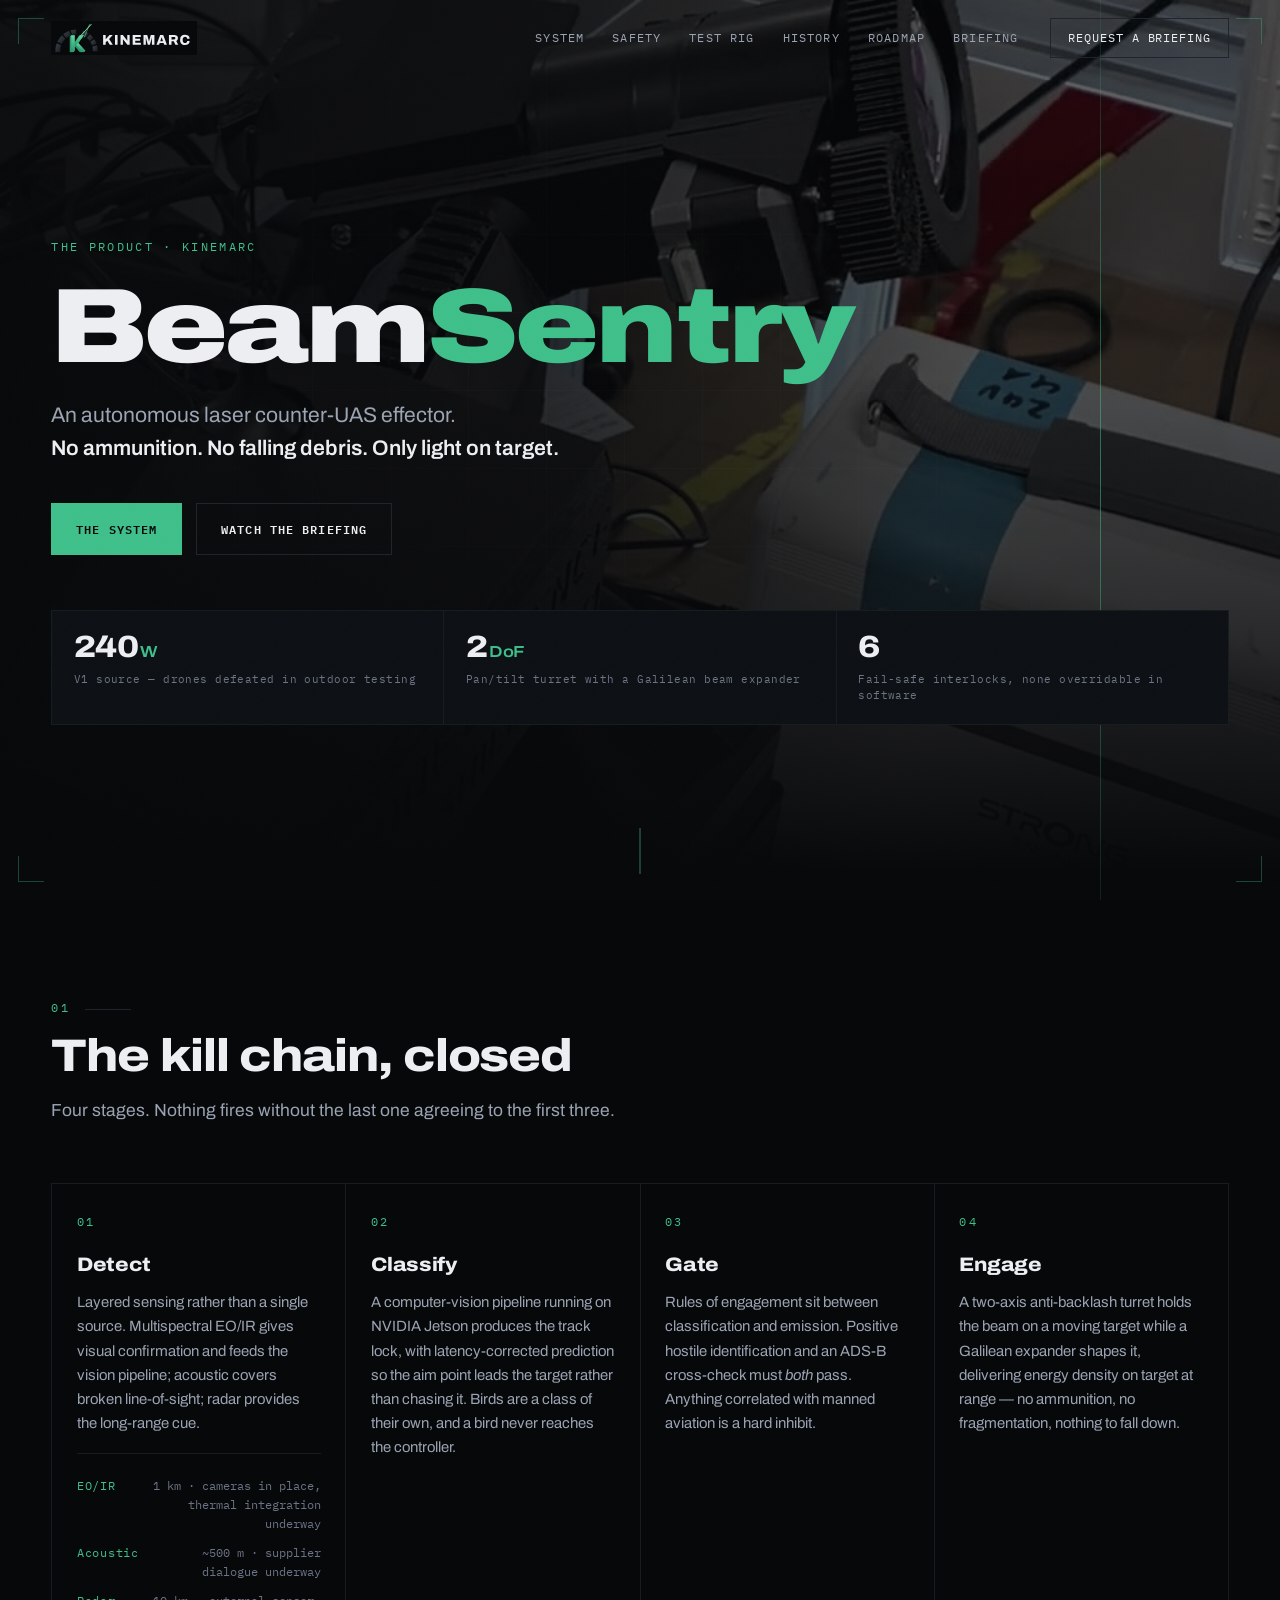
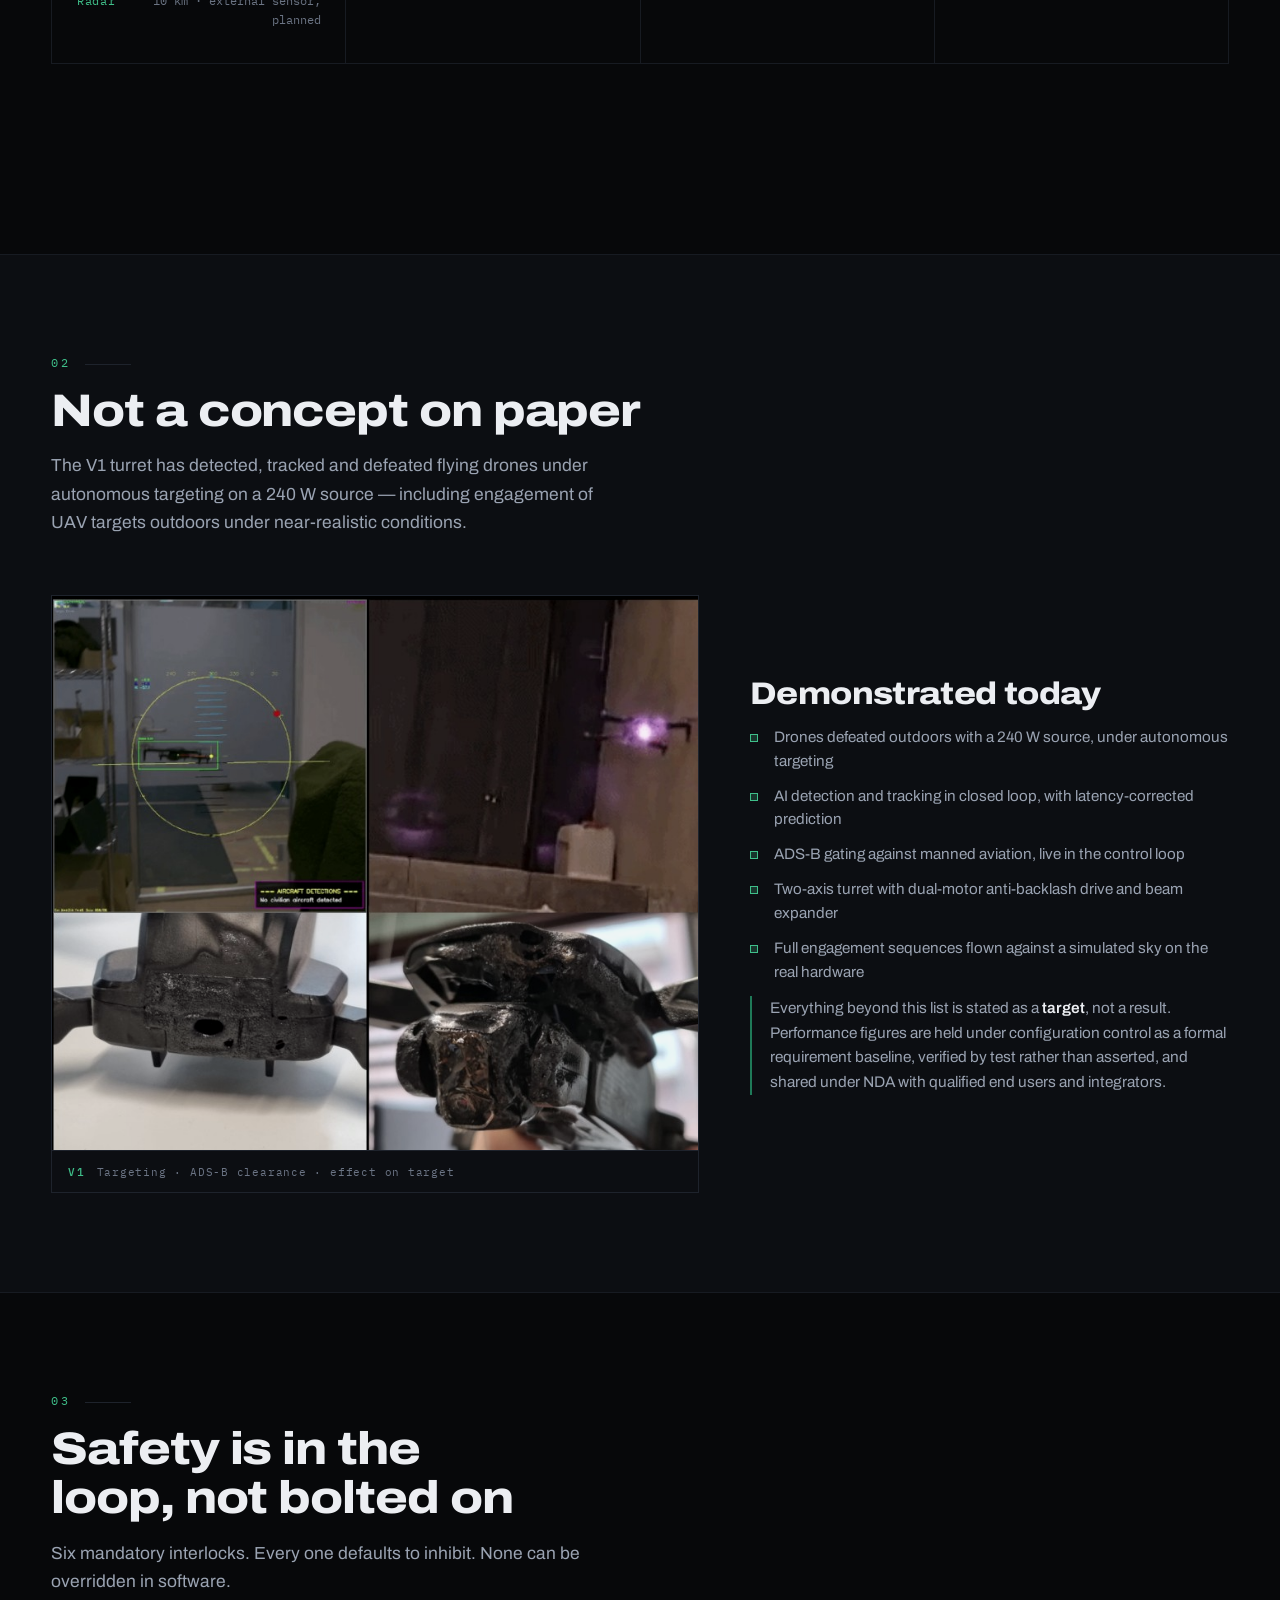
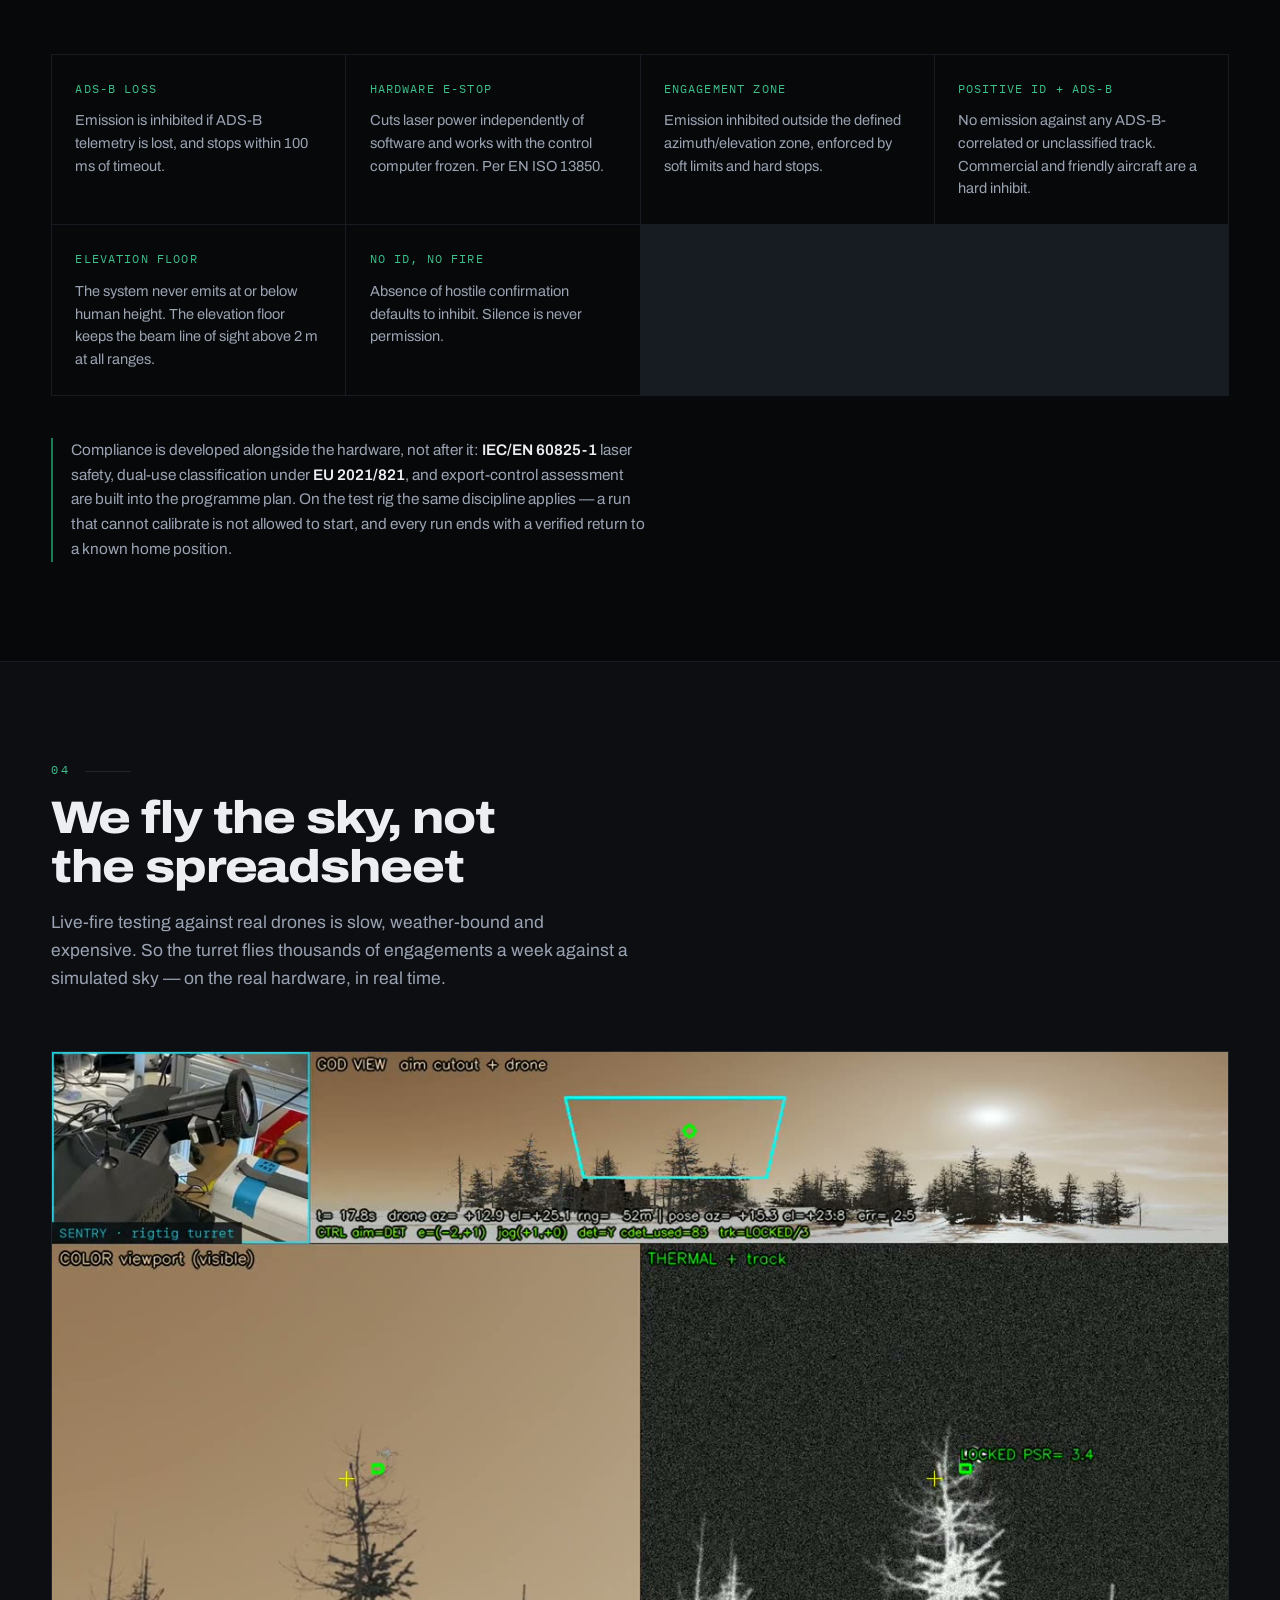
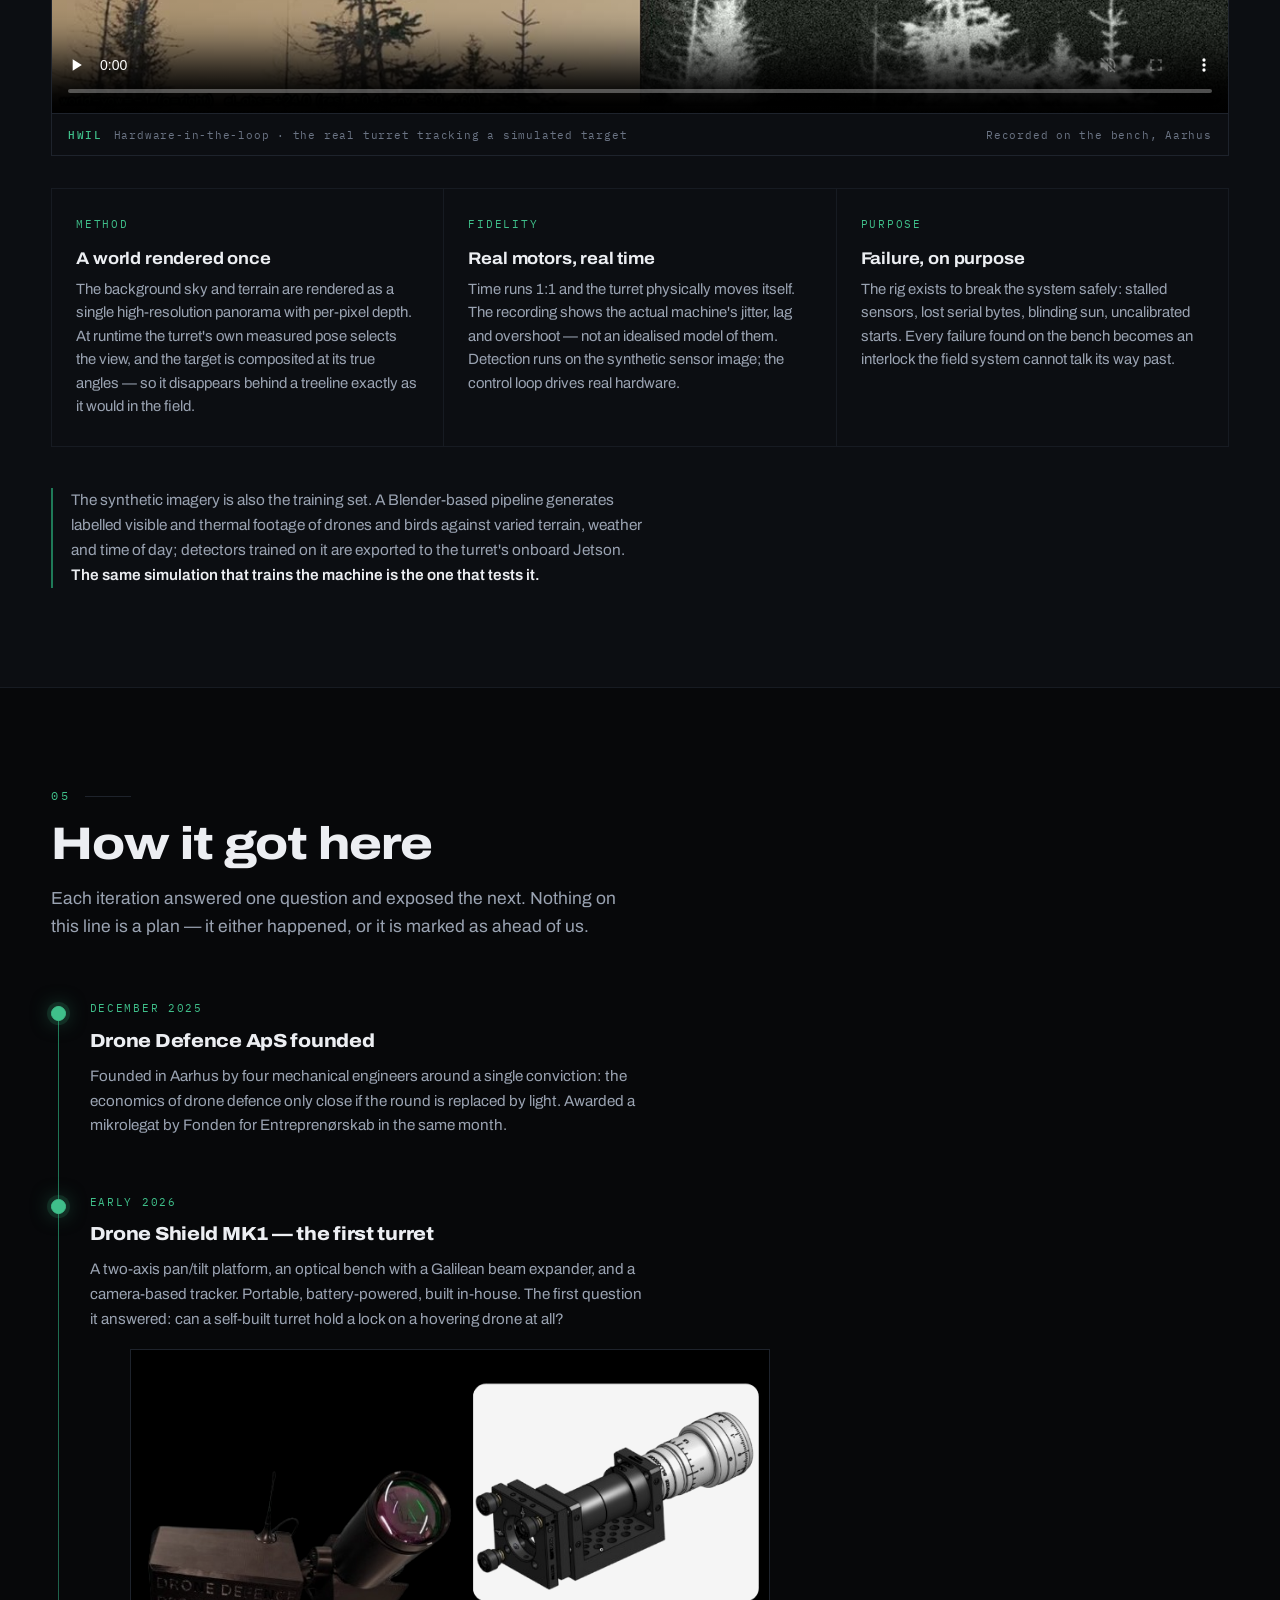
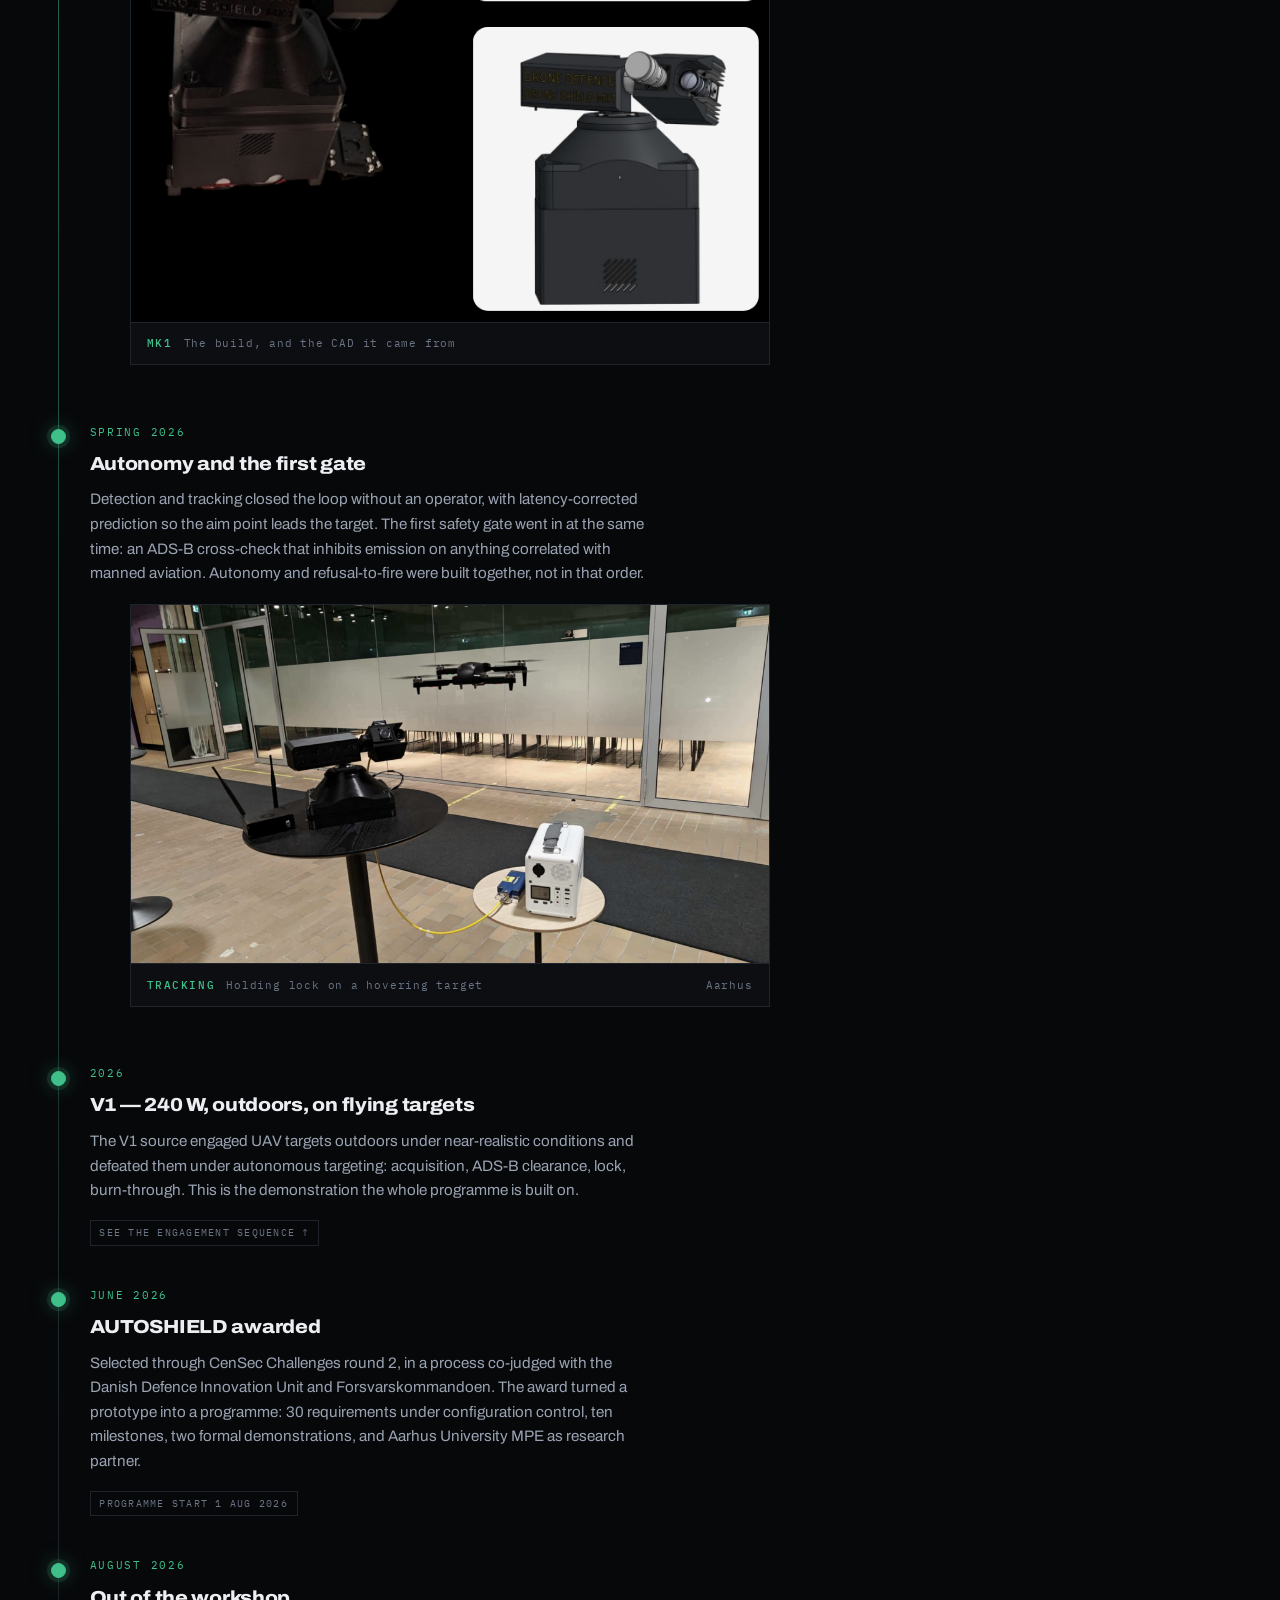
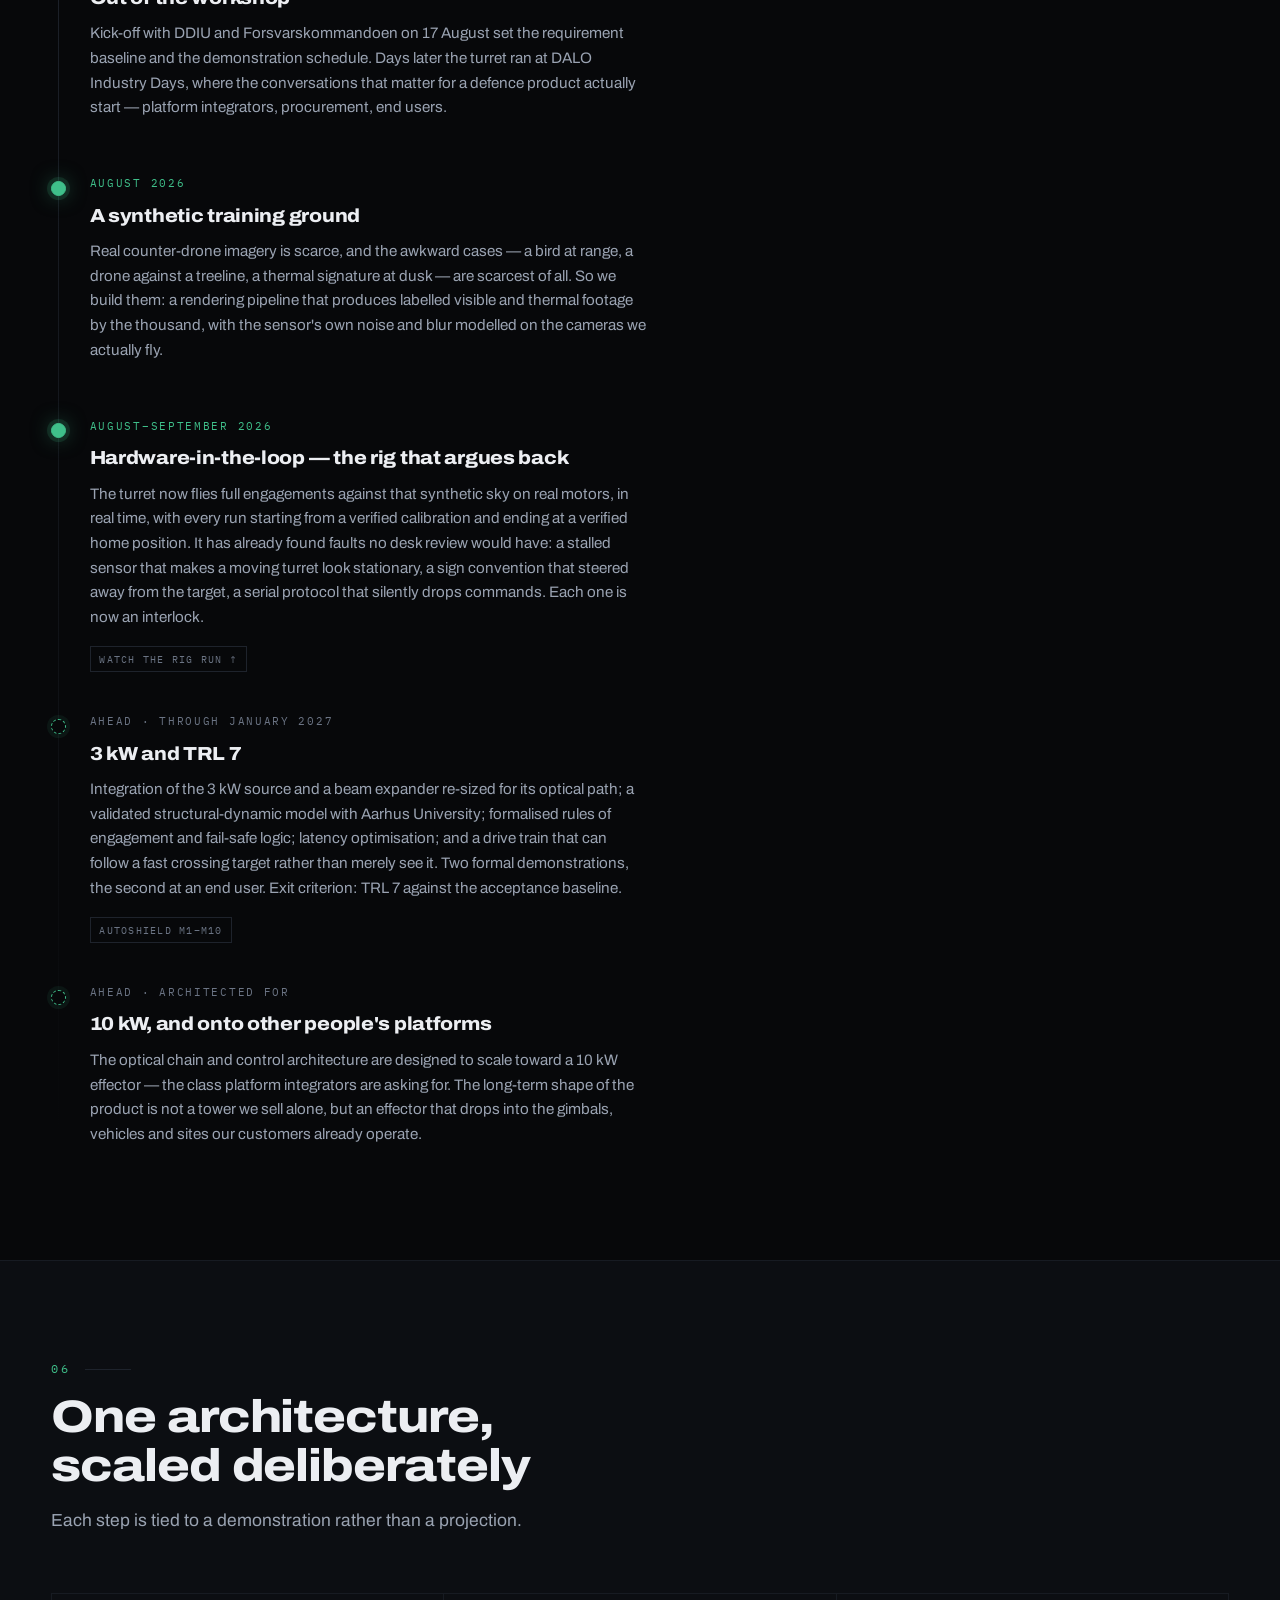
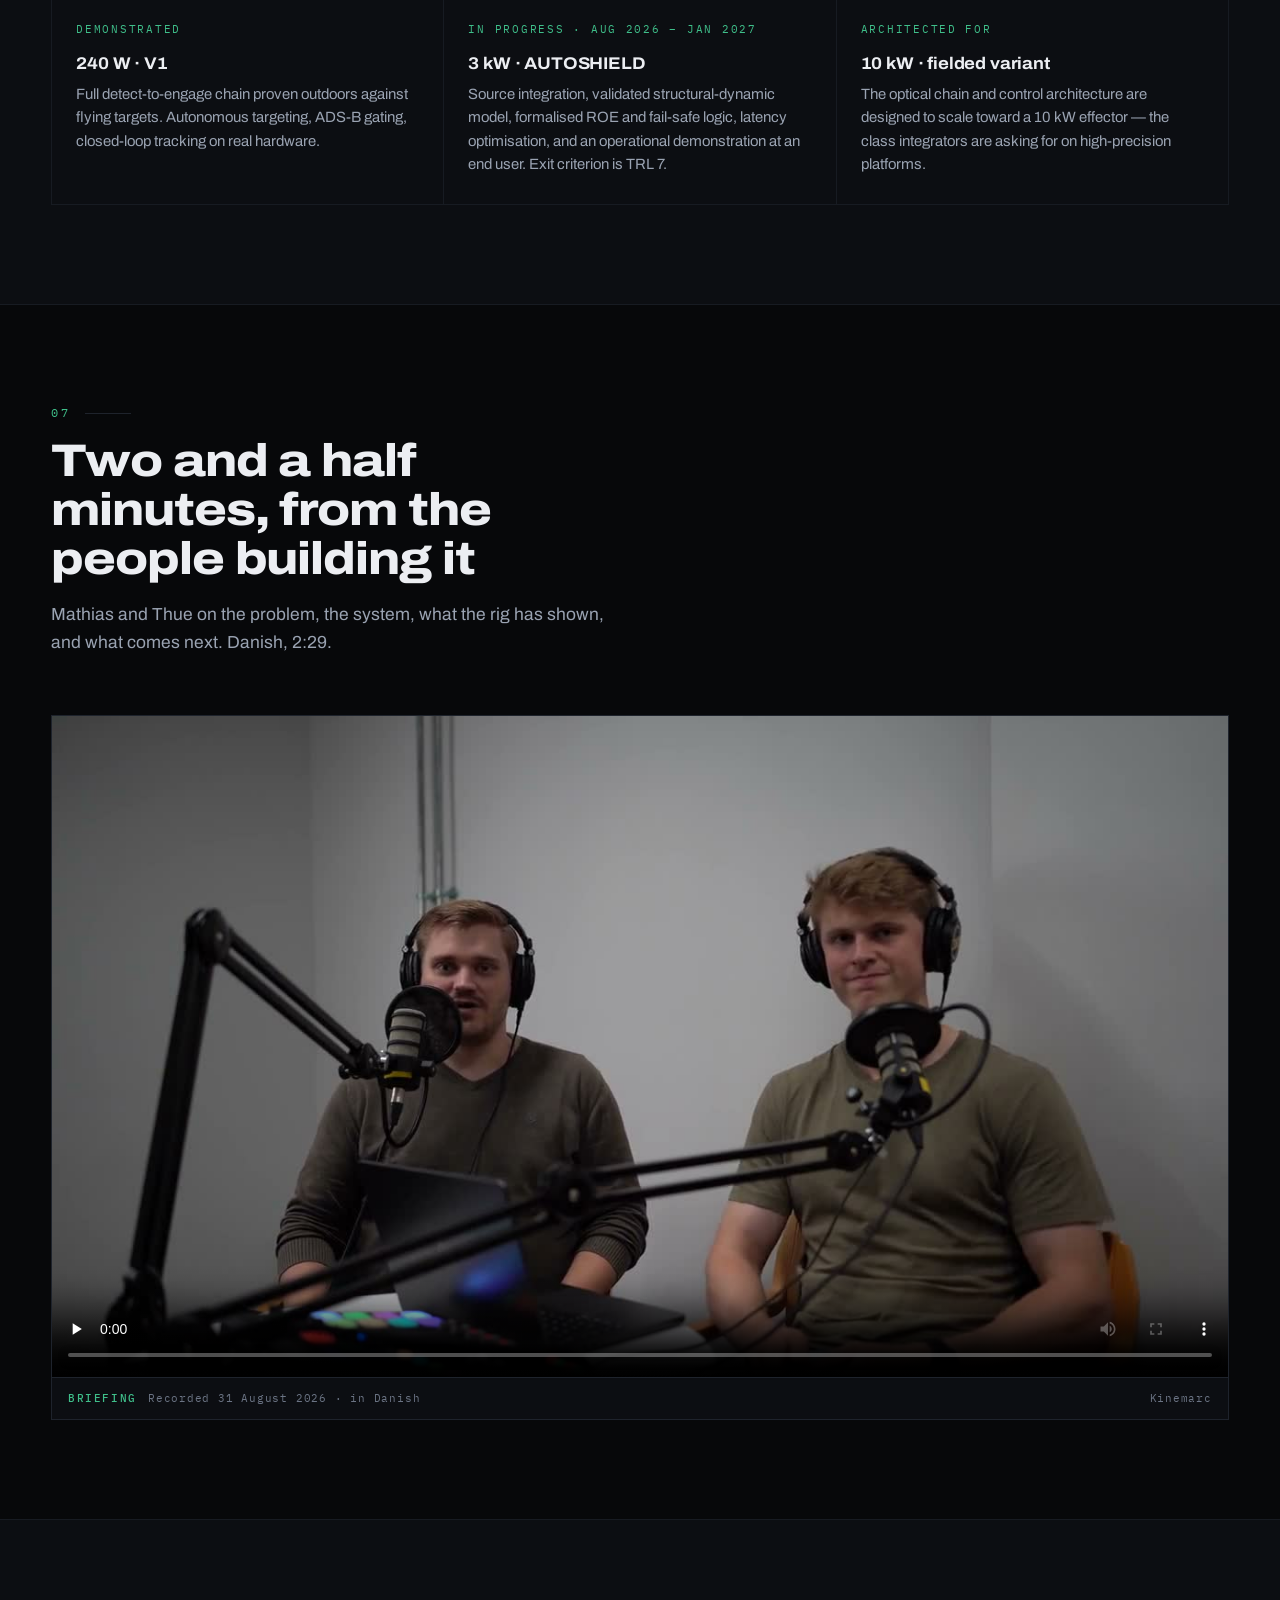
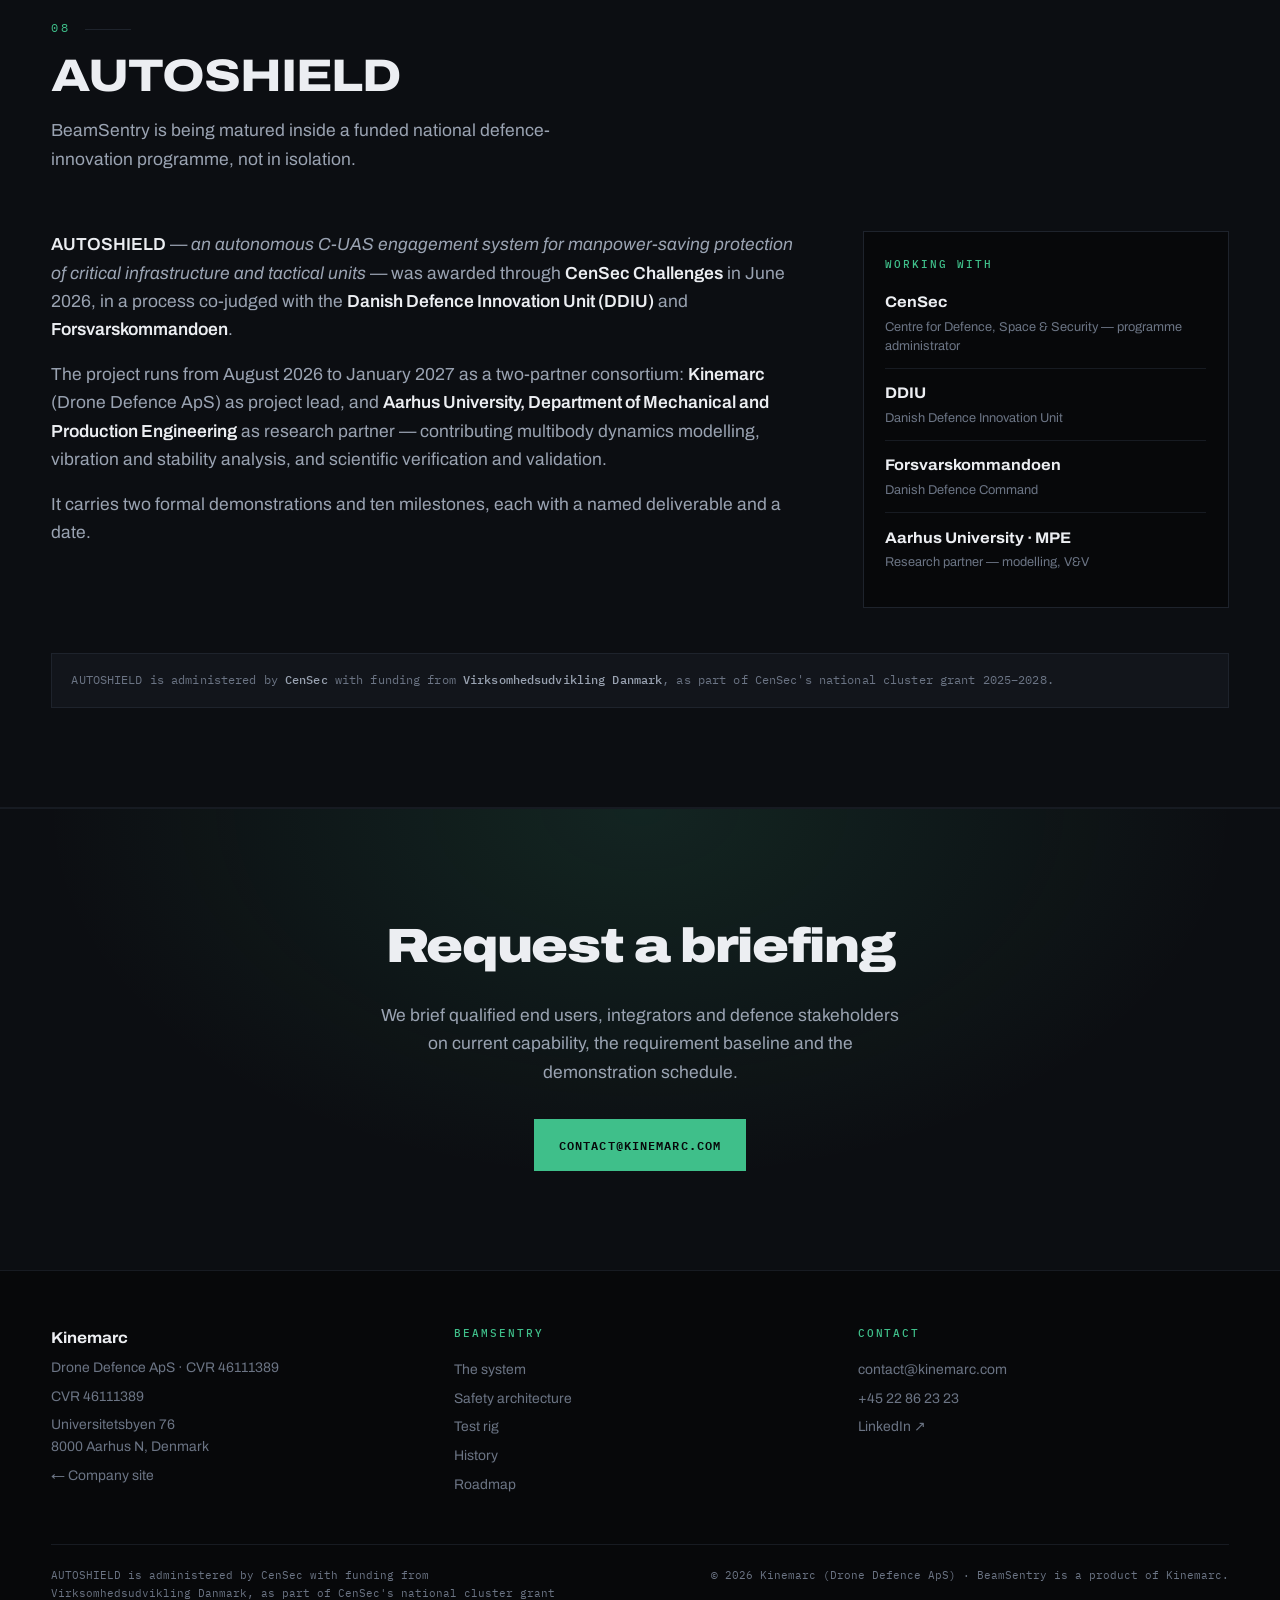
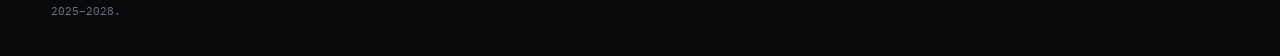
==== commit f828178e: "Rebrand the site to Kinemarc — company brand, BeamSentry stays the product Kinemarc is the company b" ====
--- a/beamsentry/index.html
+++ b/beamsentry/index.html
@@ -3,21 +3,22 @@
 <head>
 <meta charset="utf-8">
 <meta name="viewport" content="width=device-width, initial-scale=1">
-<title>BeamSentry — autonomous laser counter-UAS | Drone Defence ApS</title>
-<meta name="description" content="BeamSentry is an autonomous laser counter-UAS effector by Drone Defence ApS: detect, classify, gate, engage. No ammunition, no falling debris, only light on target. Built and tested in Denmark, matured in the AUTOSHIELD programme.">
+<title>BeamSentry — autonomous laser counter-UAS | Kinemarc</title>
+<meta name="description" content="BeamSentry is an autonomous laser counter-UAS effector by Kinemarc: detect, classify, gate, engage. No ammunition, no falling debris, only light on target. Built and tested in Denmark, matured in the AUTOSHIELD programme.">
 <meta name="keywords" content="BeamSentry, laser counter-UAS, C-UAS, directed energy, drone defence, AUTOSHIELD, hardware-in-the-loop, ADS-B, Denmark">
 <meta name="robots" content="index, follow">
 
 <meta property="og:type" content="website">
-<meta property="og:url" content="https://at-dronedefence.com/beamsentry/">
+<meta property="og:url" content="https://kinemarc.com/beamsentry/">
 <meta property="og:title" content="BeamSentry — autonomous laser counter-UAS">
 <meta property="og:description" content="No ammunition. No falling debris. Only light on target.">
-<meta property="og:image" content="https://at-dronedefence.com/assets/media/og-card.jpg">
+<meta property="og:image" content="https://kinemarc.com/assets/media/og-card.jpg">
 <meta name="twitter:card" content="summary_large_image">
-<link rel="canonical" href="https://at-dronedefence.com/beamsentry/">
-
-<link rel="icon" type="image/png" href="../assets/img/brand/BG_Logo.png">
-<link rel="apple-touch-icon" href="../assets/img/brand/BG_Logo.png">
+<link rel="canonical" href="https://kinemarc.com/beamsentry/">
+
+<link rel="icon" type="image/svg+xml" href="../assets/img/brand/kinemarc-mark.svg">
+<link rel="icon" type="image/png" sizes="64x64" href="../assets/img/brand/favicon-64.png">
+<link rel="apple-touch-icon" href="../assets/img/brand/apple-touch-icon.png">
 
 <link rel="preconnect" href="https://fonts.googleapis.com">
 <link rel="preconnect" href="https://fonts.gstatic.com" crossorigin>
@@ -31,8 +32,7 @@
 
 <header class="nav" id="nav">
   <a class="nav__mark" href="../">
-    <span class="nav__glyph" aria-hidden="true"></span>
-    Drone&nbsp;Defence <small>ApS</small>
+    <img class="nav__logo" src="../assets/img/brand/kinemarc-logo-horizontal-dark.svg" alt="Kinemarc" width="228" height="60">
   </a>
   <nav class="nav__links" id="navLinks">
     <a href="#system">System</a>
@@ -59,7 +59,7 @@
   <div class="hero__beam" aria-hidden="true"></div>
 
   <div class="hero__inner">
-    <p class="eyebrow reveal">The product · Drone Defence ApS</p>
+    <p class="eyebrow reveal">The product · Kinemarc</p>
     <h1 class="hero__title hero__title--product reveal" style="--d:.08s">Beam<span>Sentry</span></h1>
     <p class="hero__lede reveal" style="--d:.16s">
       An autonomous laser counter-UAS effector.<br>
@@ -425,7 +425,7 @@
              controls playsinline preload="none"></video>
       <figcaption class="plate__bar">
         <b>Briefing</b> Recorded 31 August 2026 · in Danish
-        <span>Drone Defence ApS</span>
+        <span>Kinemarc</span>
       </figcaption>
     </figure>
   </div>
@@ -452,7 +452,7 @@
         </p>
         <p>
           The project runs from August 2026 to January 2027 as a two-partner consortium:
-          <strong>Drone Defence ApS</strong> as project lead, and
+          <strong>Kinemarc</strong> (Drone Defence ApS) as project lead, and
           <strong>Aarhus University, Department of Mechanical and Production Engineering</strong>
           as research partner — contributing multibody dynamics modelling, vibration and
           stability analysis, and scientific verification and validation.
@@ -490,7 +490,7 @@
       We brief qualified end users, integrators and defence stakeholders on current capability,
       the requirement baseline and the demonstration schedule.
     </p>
-    <a class="btn reveal" style="--d:.12s" href="mailto:contact@at-dronedefence.com?subject=BeamSentry%20—%20briefing%20request">contact@at-dronedefence.com</a>
+    <a class="btn reveal" style="--d:.12s" href="mailto:contact@kinemarc.com?subject=BeamSentry%20—%20briefing%20request">contact@kinemarc.com</a>
   </div>
 </section>
 
@@ -498,7 +498,8 @@
   <div class="wrap">
     <div class="foot__inner">
       <div>
-        <p class="foot__co">Drone Defence ApS</p>
+        <p class="foot__co">Kinemarc</p>
+        <p>Drone Defence ApS · CVR 46111389</p>
         <p>CVR 46111389</p>
         <p>Universitetsbyen 76<br>8000 Aarhus N, Denmark</p>
         <a href="../">← Company site</a>
@@ -513,7 +514,7 @@
       </div>
       <div>
         <h4>Contact</h4>
-        <a href="mailto:contact@at-dronedefence.com">contact@at-dronedefence.com</a>
+        <a href="mailto:contact@kinemarc.com">contact@kinemarc.com</a>
         <a href="tel:+4522862323">+45 22 86 23 23</a>
         <a href="https://www.linkedin.com/company/blackguard-defence/" target="_blank" rel="noopener">LinkedIn ↗</a>
       </div>
@@ -525,7 +526,7 @@
         as part of CenSec's national cluster grant 2025–2028.
       </p>
       <p>
-        © 2026 Drone Defence ApS · BeamSentry is a product of Drone Defence ApS.
+        © 2026 Kinemarc (Drone Defence ApS) · BeamSentry is a product of Kinemarc.
       </p>
     </div>
   </div>
--- a/css/style.css
+++ b/css/style.css
@@ -1,9 +1,9 @@
 /* ============================================================
-   Drone Defence ApS — at-dronedefence.com
+   Kinemarc — kinemarc.com
    Shared stylesheet for the company page and /beamsentry.
 
-   Aesthetic: precision instrument. Near-black ground, one hot
-   optical amber, sensor cyan used sparingly, engineered type,
+   Aesthetic: precision instrument. Near-black ground, one
+   Kinemarc green (from the logo), sensor cyan used sparingly, engineered type,
    measured motion. Nothing decorative that isn't load-bearing.
 
    Extends the language established on the BeamSentry product
@@ -20,9 +20,9 @@
   --paper-dim:  #9aa3b2;
   --paper-mute: #6b7484;
 
-  --beam:       #ffb320;
-  --beam-hot:   #ffd166;
-  --beam-deep:  #c47f00;
+  --beam:       #3fbf8a;   /* Kinemarc green — logo K */
+  --beam-hot:   #6fe2ad;   /* logo glow */
+  --beam-deep:  #1f7a58;
   --sensor:     #5fd4d6;
 
   --f-display: 'Archivo', 'Helvetica Neue', Arial, sans-serif;
@@ -71,7 +71,7 @@
 }
 .reticle span {
   position: absolute; width: 26px; height: 26px;
-  border: 1px solid rgba(255,179,32,.34);
+  border: 1px solid rgba(63,191,138,.34);
 }
 .reticle span:nth-child(1) { top: 0;    left: 0;    border-right: 0; border-bottom: 0; }
 .reticle span:nth-child(2) { top: 0;    right: 0;   border-left: 0;  border-bottom: 0; }
@@ -113,8 +113,10 @@
 .nav__glyph {
   width: 11px; height: 11px; border-radius: 50%;
   background: var(--beam); flex: none;
-  box-shadow: 0 0 0 3px rgba(255,179,32,.16), 0 0 18px 2px rgba(255,179,32,.55);
-}
+  box-shadow: 0 0 0 3px rgba(63,191,138,.16), 0 0 18px 2px rgba(63,191,138,.55);
+}
+.nav__logo { height: 34px; width: auto; display: block; }
+.nav.is-stuck .nav__logo { height: 30px; }
 .nav__mark small {
   font-family: var(--f-mono); font-size: .62rem; letter-spacing: .16em;
   color: var(--paper-mute); font-weight: 400; margin-left: .1rem;
@@ -167,7 +169,7 @@
   display: grid; align-content: center;
   overflow: hidden;
   background:
-    radial-gradient(120% 90% at 78% 12%, rgba(255,179,32,.11), transparent 58%),
+    radial-gradient(120% 90% at 78% 12%, rgba(63,191,138,.11), transparent 58%),
     radial-gradient(70% 60% at 8% 88%, rgba(95,212,214,.06), transparent 60%),
     var(--ink);
 }
@@ -195,7 +197,7 @@
 }
 .hero__beam {
   position: absolute; top: -12%; right: 14%; width: 1px; height: 128%;
-  background: linear-gradient(180deg, transparent, rgba(255,179,32,.55), transparent);
+  background: linear-gradient(180deg, transparent, rgba(63,191,138,.55), transparent);
   filter: blur(.6px);
   animation: sweep 11s var(--ease) infinite;
 }
@@ -241,7 +243,7 @@
   background: var(--beam); color: var(--ink); font-weight: 600;
   transition: background .25s ease, box-shadow .25s ease, transform .25s ease;
 }
-.btn:hover { background: var(--beam-hot); box-shadow: 0 0 34px rgba(255,179,32,.3); transform: translateY(-1px); }
+.btn:hover { background: var(--beam-hot); box-shadow: 0 0 34px rgba(63,191,138,.3); transform: translateY(-1px); }
 .btn--ghost { background: none; color: var(--paper); border-color: var(--line); }
 .btn--ghost:hover { background: none; border-color: var(--beam); color: var(--beam); box-shadow: none; }
 
@@ -280,7 +282,7 @@
 .band--tight { padding-block: clamp(3rem, 7vh, 5rem); }
 .band--cta {
   background:
-    radial-gradient(75% 130% at 50% 0%, rgba(255,179,32,.13), transparent 62%),
+    radial-gradient(75% 130% at 50% 0%, rgba(63,191,138,.13), transparent 62%),
     var(--ink-2);
   border-top: 1px solid var(--line-soft);
   text-align: center;
@@ -390,7 +392,7 @@
 }
 .ticks li::before {
   content: ''; position: absolute; left: 0; top: .52em;
-  width: 8px; height: 8px; border: 1px solid var(--beam); background: rgba(255,179,32,.22);
+  width: 8px; height: 8px; border: 1px solid var(--beam); background: rgba(63,191,138,.22);
 }
 .dashes li::before {
   content: ''; position: absolute; left: 0; top: .82em;
@@ -422,9 +424,9 @@
   background: var(--ink); border-radius: 50%;
   transition: box-shadow .5s ease, background .5s ease, border-color .5s ease;
 }
-.leg.is-in::before { background: var(--beam); border-color: var(--beam); box-shadow: 0 0 0 4px rgba(255,179,32,.14), 0 0 20px rgba(255,179,32,.5); }
+.leg.is-in::before { background: var(--beam); border-color: var(--beam); box-shadow: 0 0 0 4px rgba(63,191,138,.14), 0 0 20px rgba(63,191,138,.5); }
 .leg--ahead::before { border-style: dashed; }
-.leg.leg--ahead.is-in::before { background: var(--ink); box-shadow: 0 0 0 4px rgba(255,179,32,.08); }
+.leg.leg--ahead.is-in::before { background: var(--ink); box-shadow: 0 0 0 4px rgba(63,191,138,.08); }
 .leg__when {
   font-family: var(--f-mono); font-size: .71rem; letter-spacing: .15em;
   text-transform: uppercase; color: var(--beam); display: block; margin-bottom: .5rem;
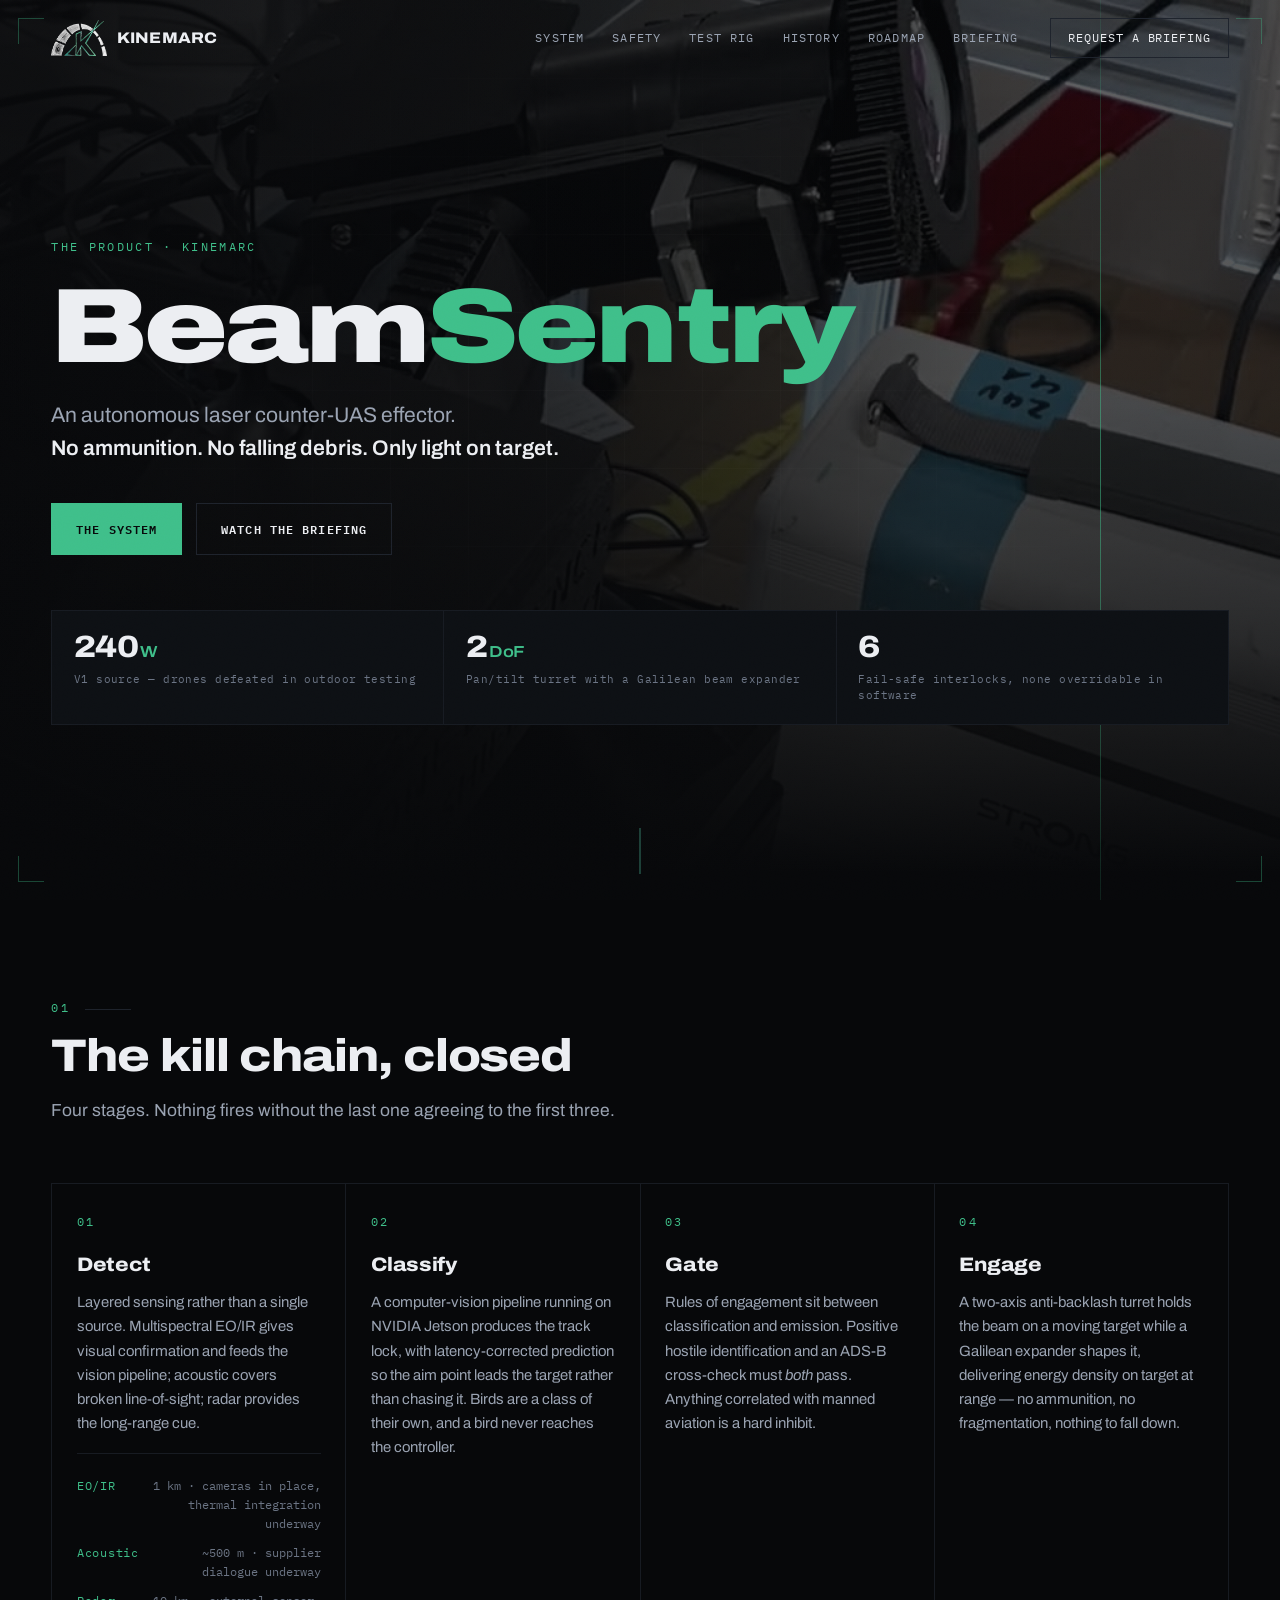
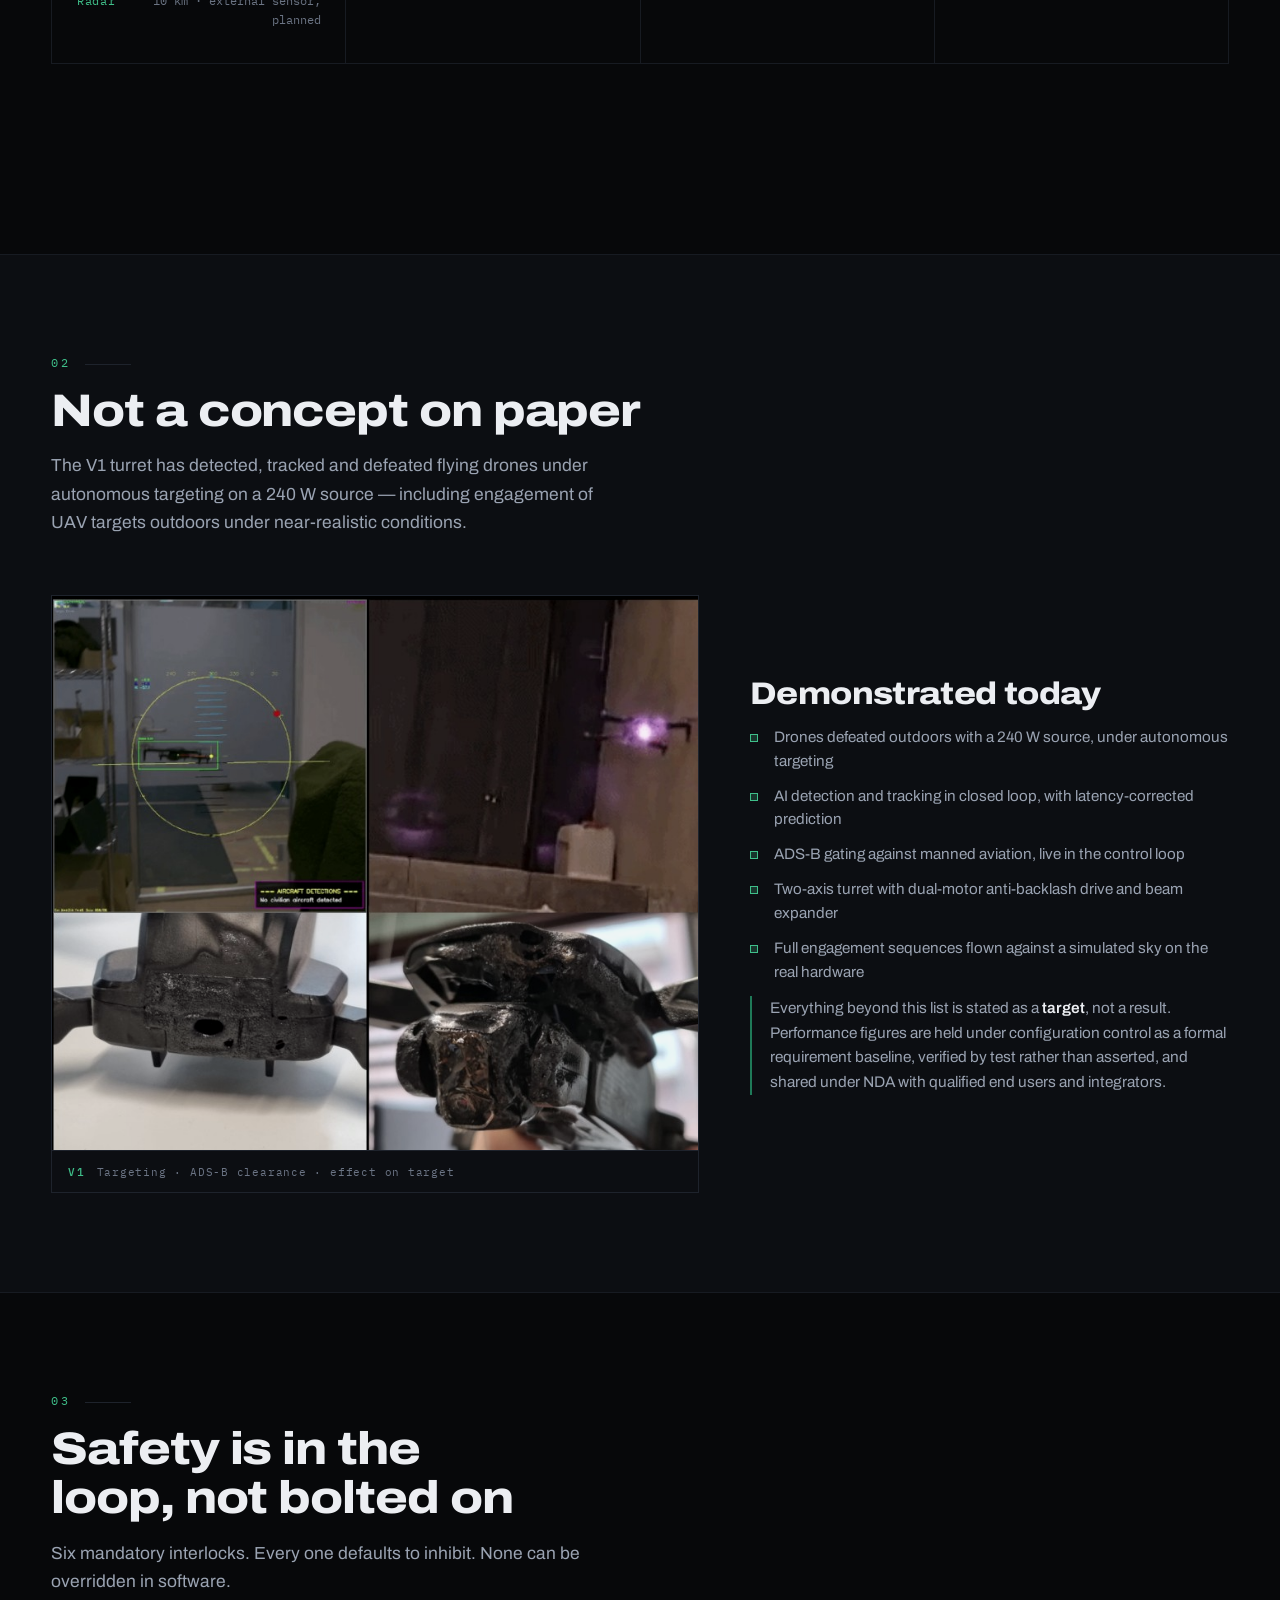
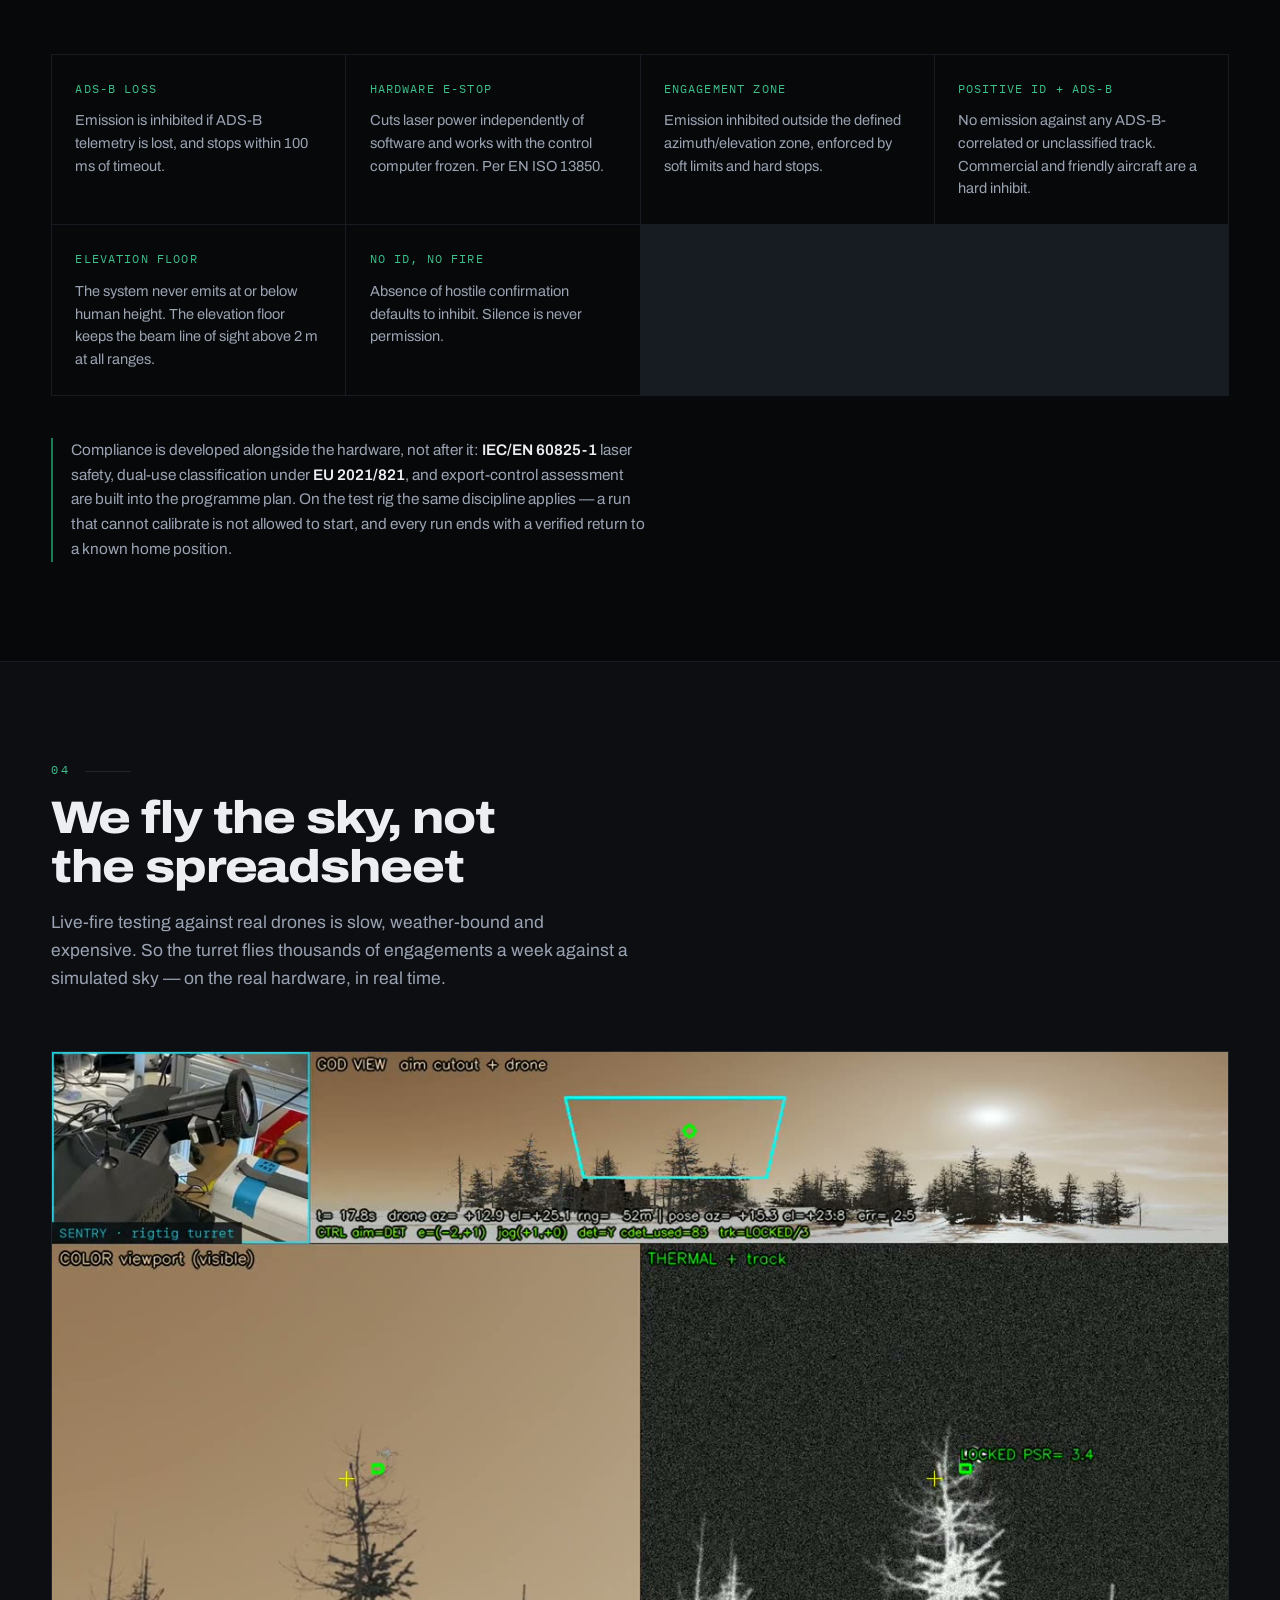
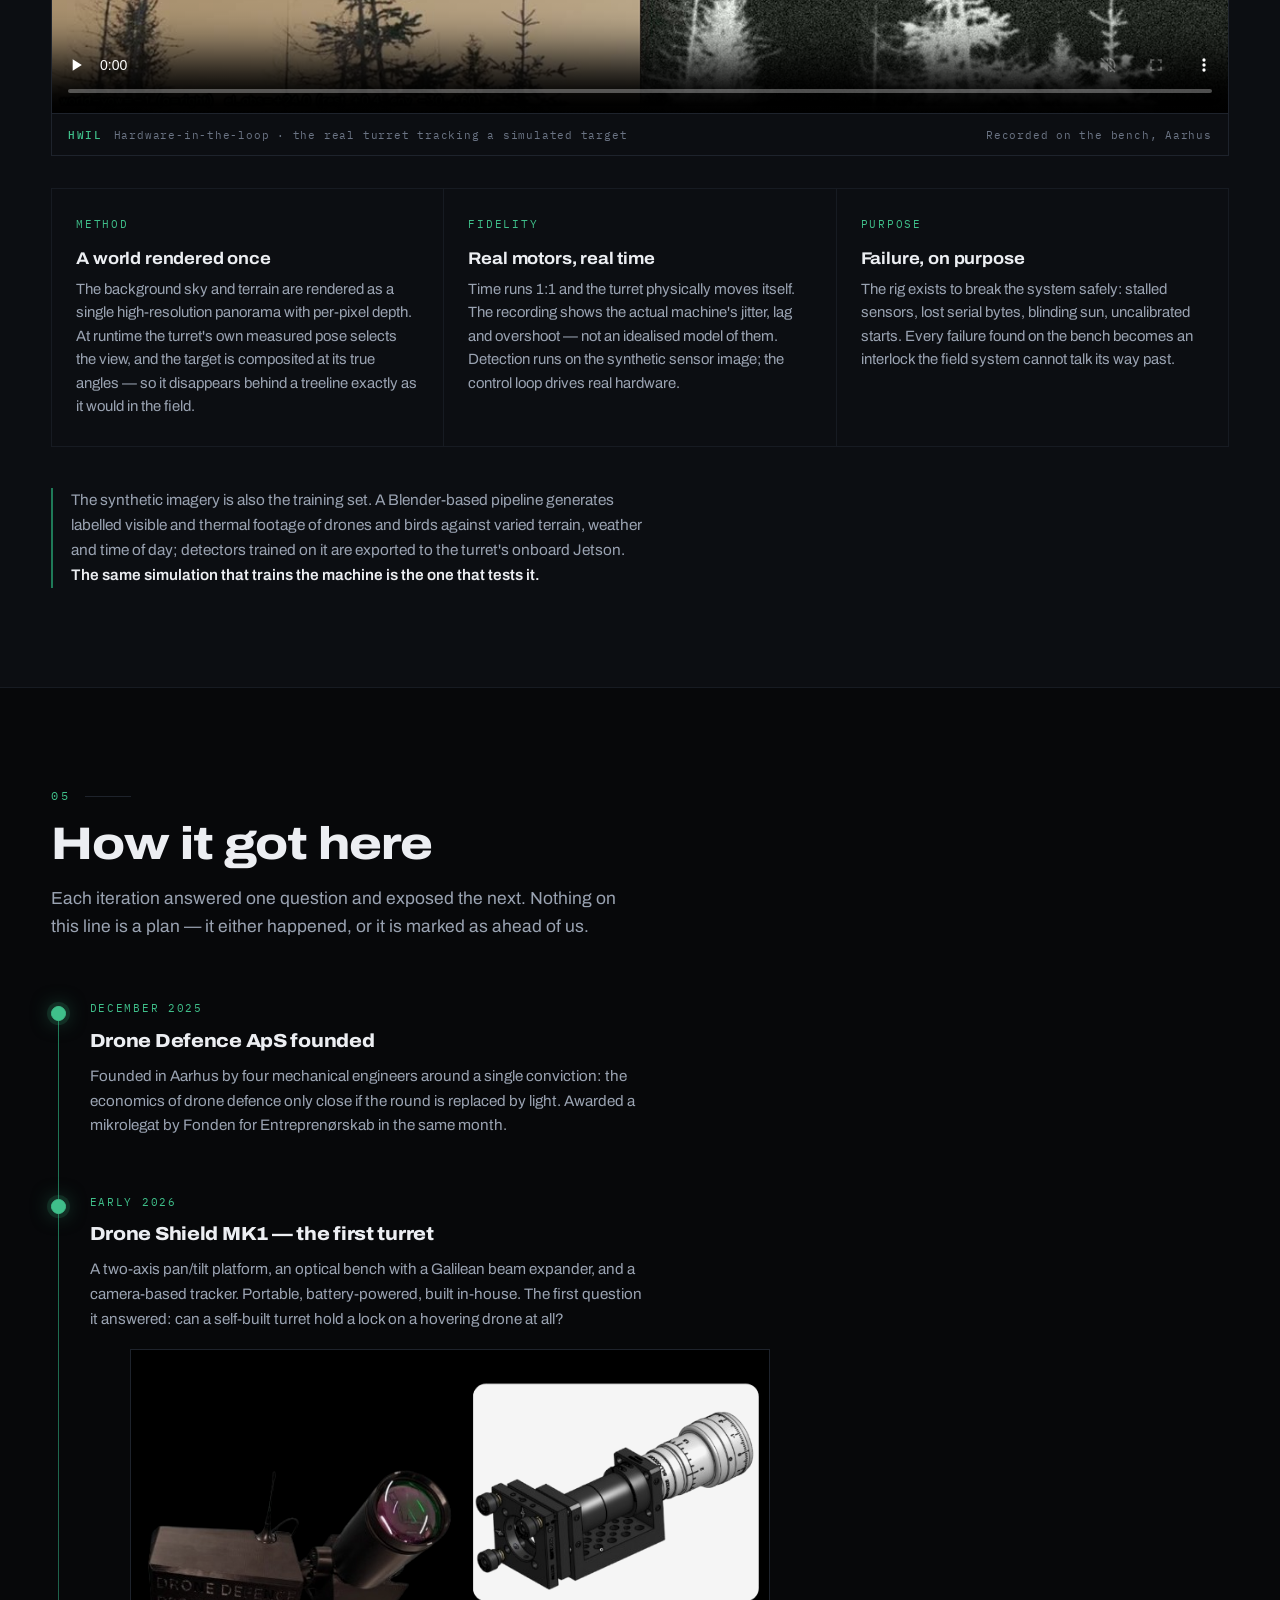
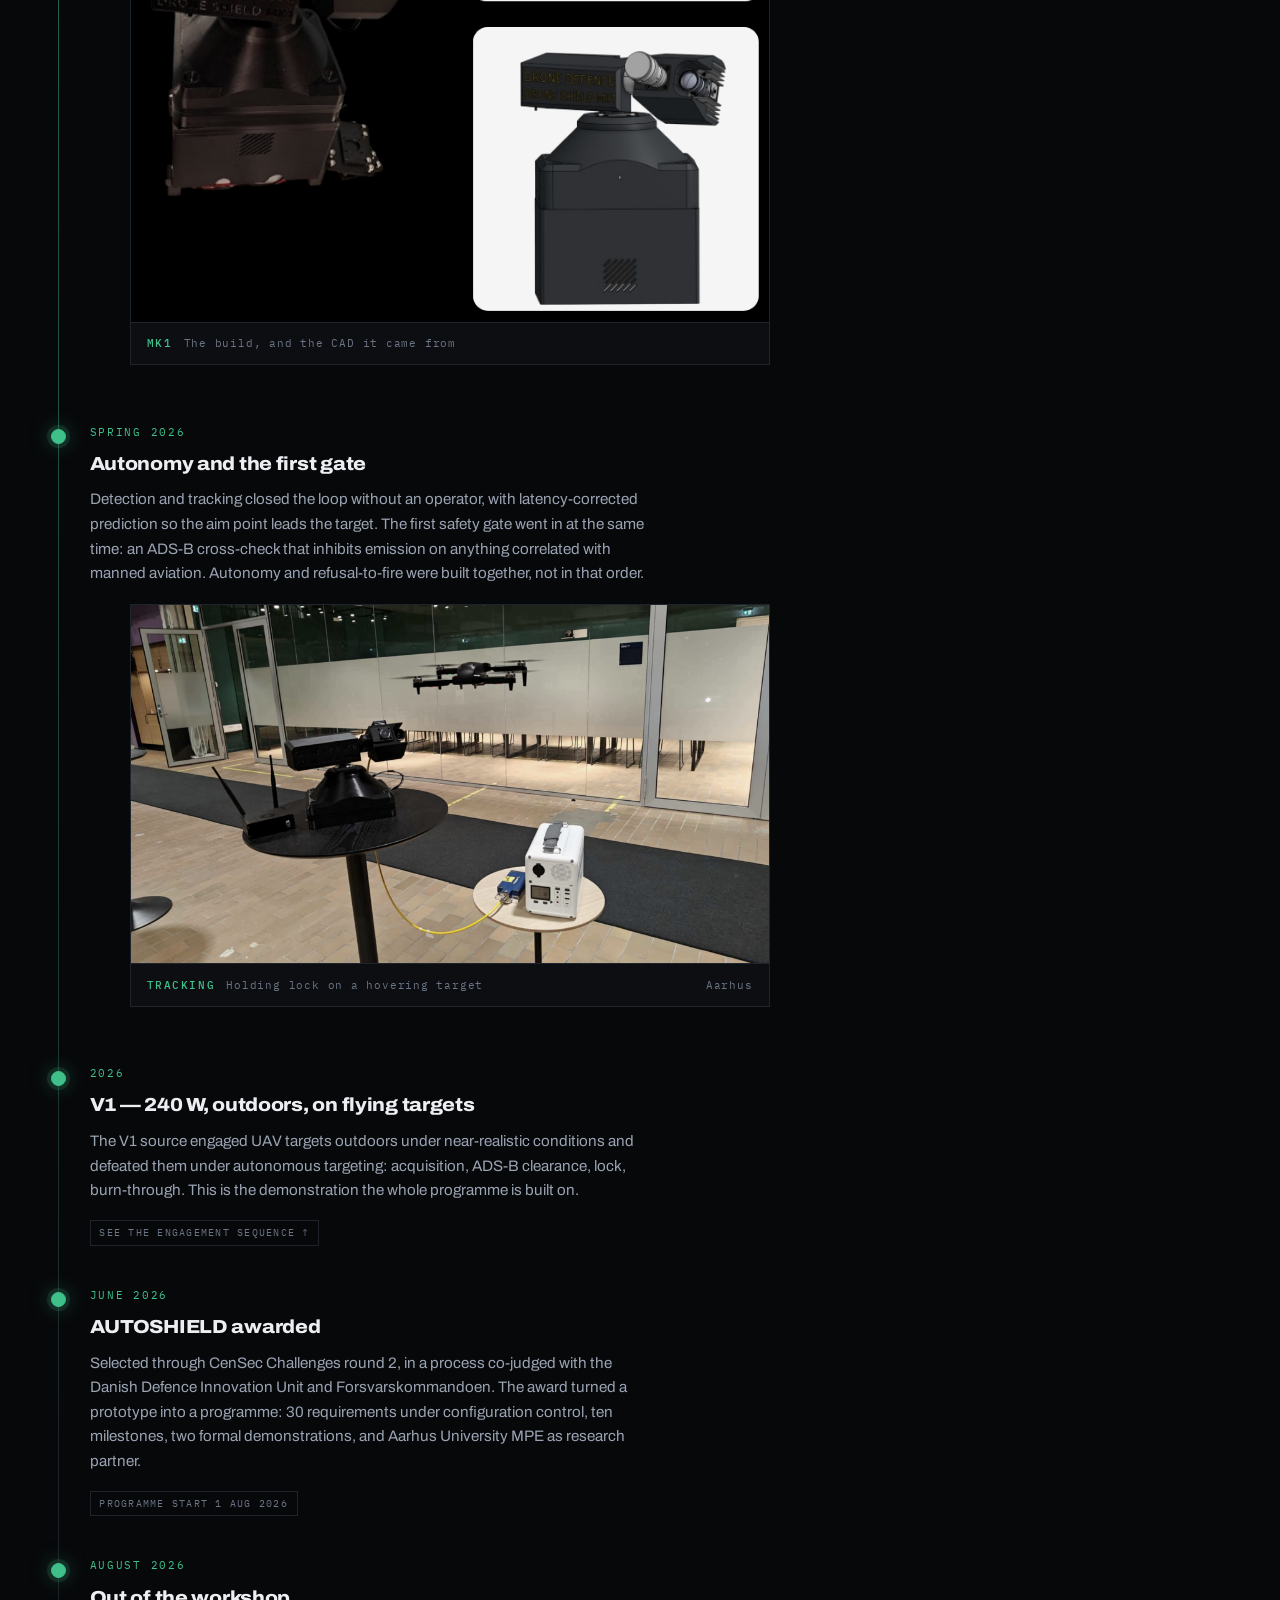
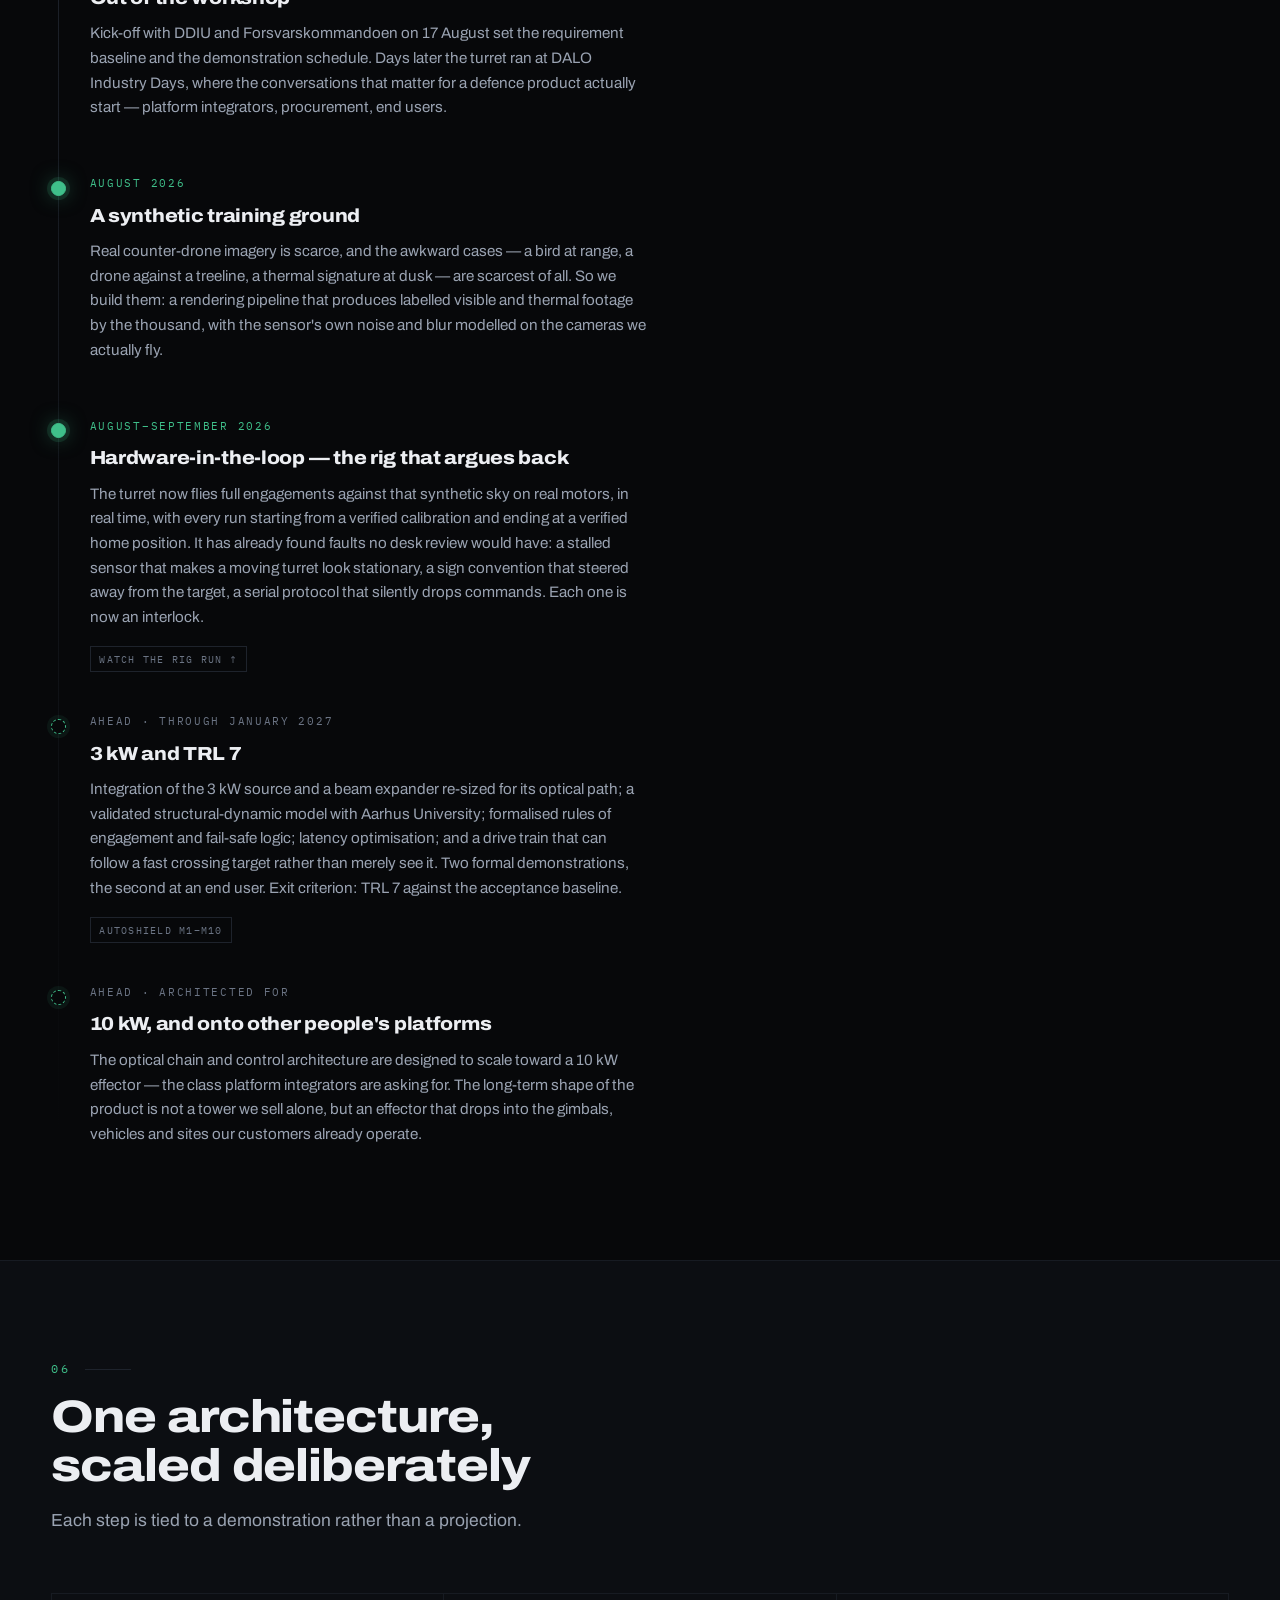
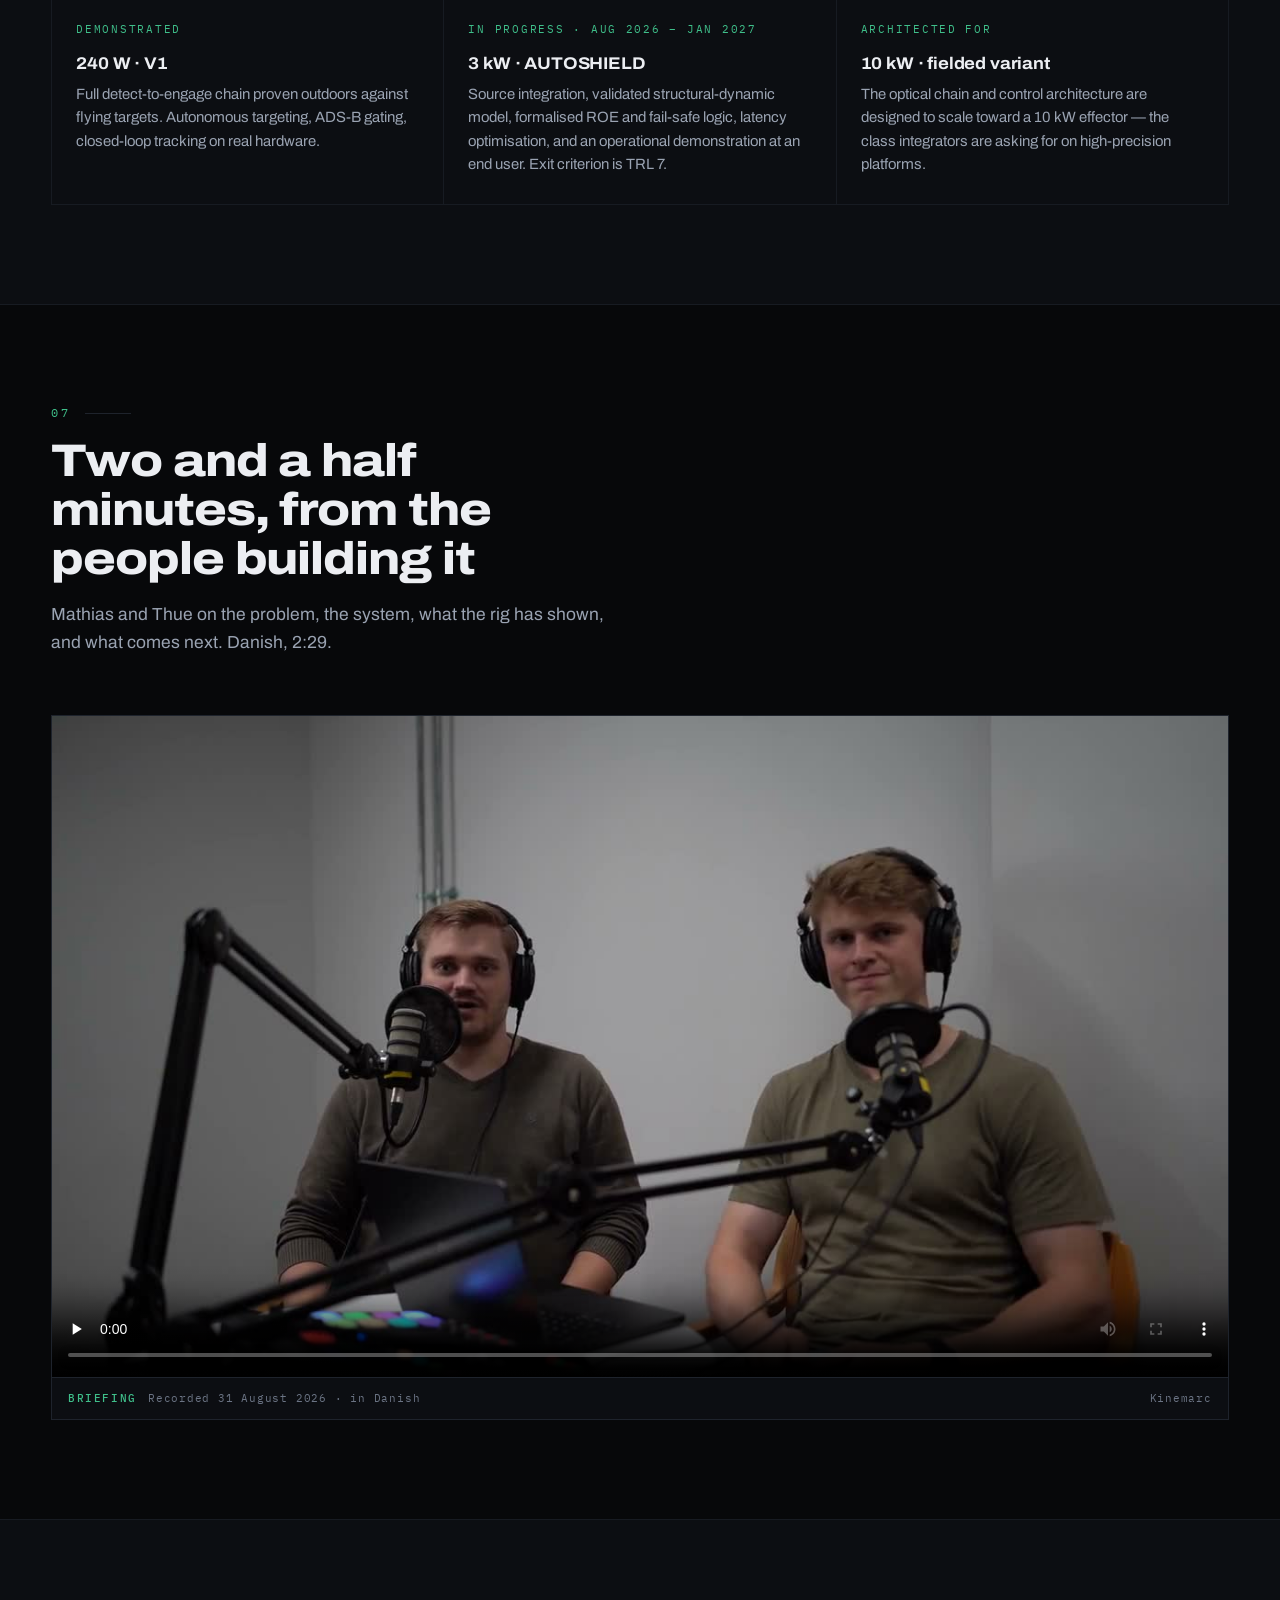
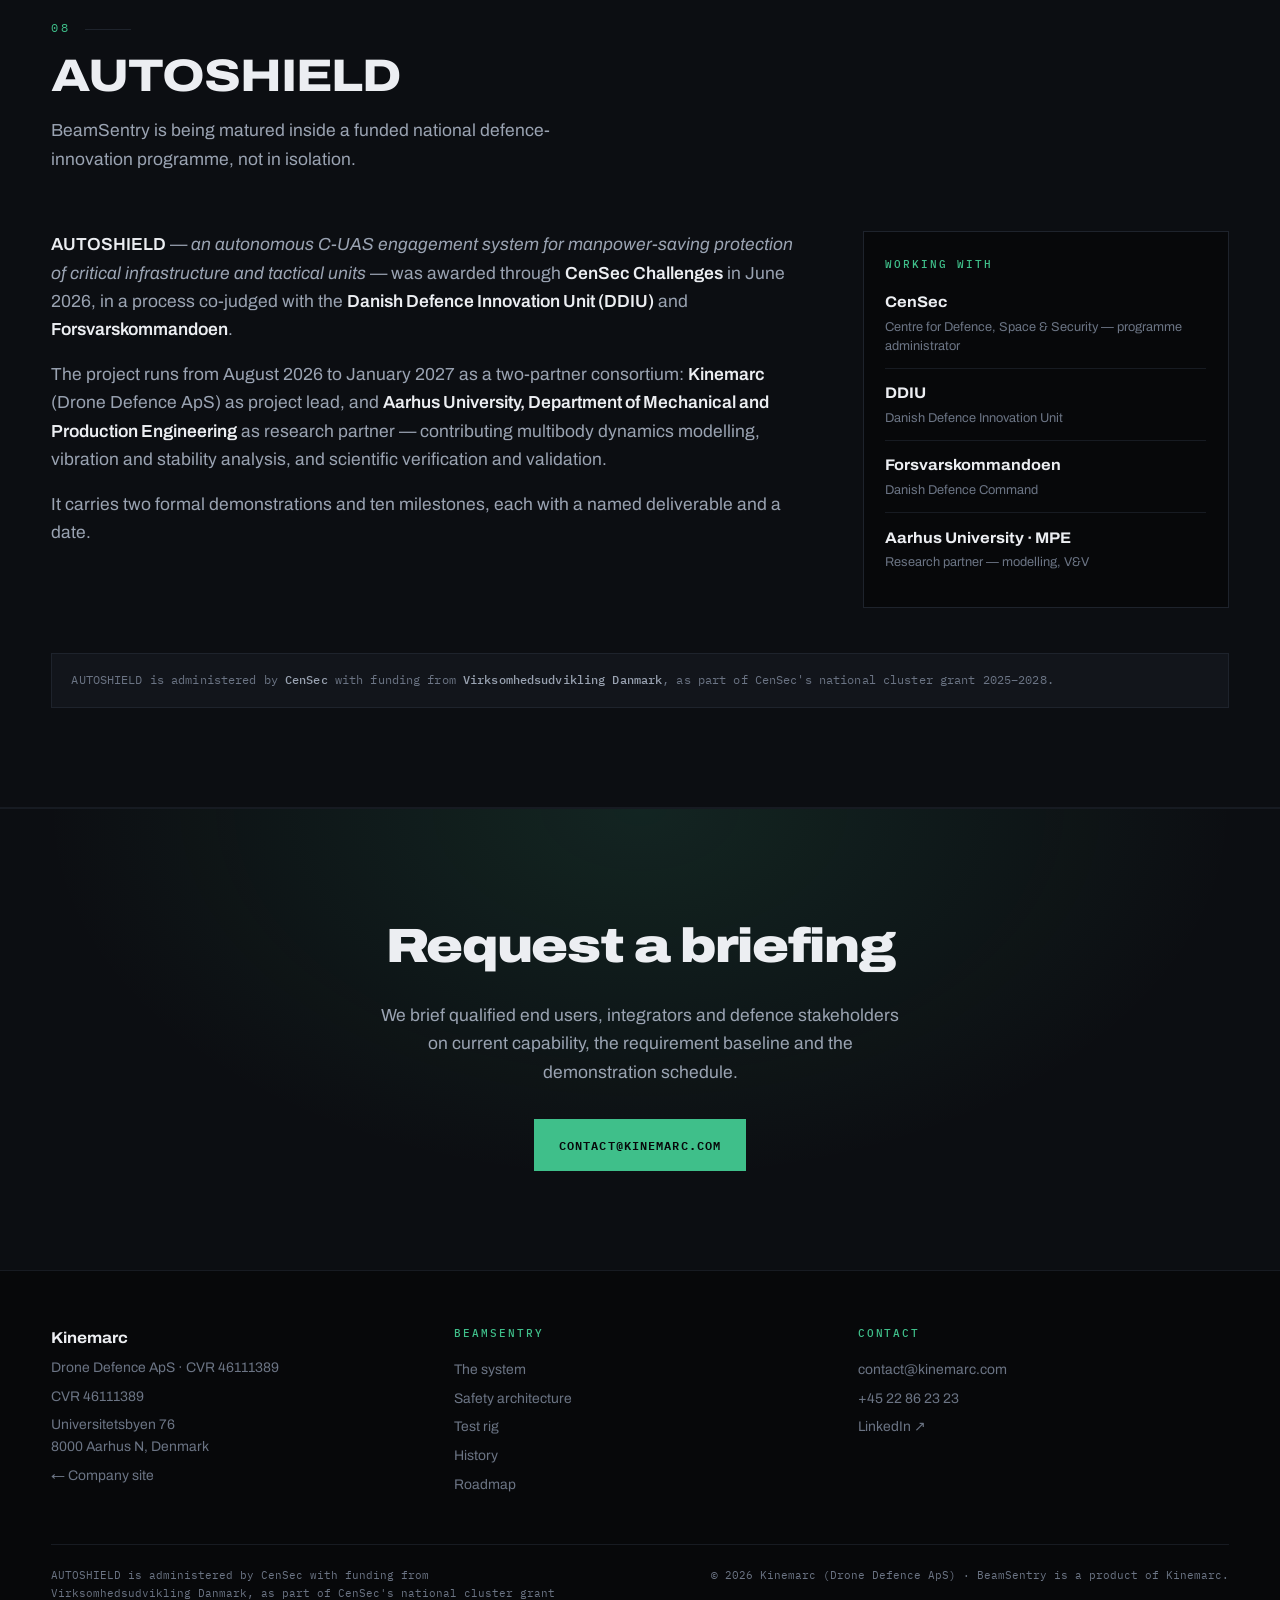
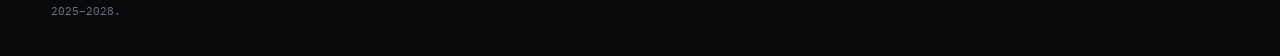
==== commit 24c10fd6: "Brand: use Thue's actual Kinemarc logo (cleaned mockup) — drop the vector redraw Nav shows the mark " ====
--- a/beamsentry/index.html
+++ b/beamsentry/index.html
@@ -16,7 +16,6 @@
 <meta name="twitter:card" content="summary_large_image">
 <link rel="canonical" href="https://kinemarc.com/beamsentry/">
 
-<link rel="icon" type="image/svg+xml" href="../assets/img/brand/kinemarc-mark.svg">
 <link rel="icon" type="image/png" sizes="64x64" href="../assets/img/brand/favicon-64.png">
 <link rel="apple-touch-icon" href="../assets/img/brand/apple-touch-icon.png">
 
@@ -32,7 +31,8 @@
 
 <header class="nav" id="nav">
   <a class="nav__mark" href="../">
-    <img class="nav__logo" src="../assets/img/brand/kinemarc-logo-horizontal-dark.svg" alt="Kinemarc" width="228" height="60">
+    <img class="nav__mark-img" src="../assets/img/brand/kinemarc-mark-dark.png" alt="" width="46" height="40">
+    Kinemarc
   </a>
   <nav class="nav__links" id="navLinks">
     <a href="#system">System</a>
--- a/css/style.css
+++ b/css/style.css
@@ -115,8 +115,8 @@
   background: var(--beam); flex: none;
   box-shadow: 0 0 0 3px rgba(63,191,138,.16), 0 0 18px 2px rgba(63,191,138,.55);
 }
-.nav__logo { height: 34px; width: auto; display: block; }
-.nav.is-stuck .nav__logo { height: 30px; }
+.nav__mark-img { height: 36px; width: auto; display: block; }
+.nav.is-stuck .nav__mark-img { height: 30px; }
 .nav__mark small {
   font-family: var(--f-mono); font-size: .62rem; letter-spacing: .16em;
   color: var(--paper-mute); font-weight: 400; margin-left: .1rem;
